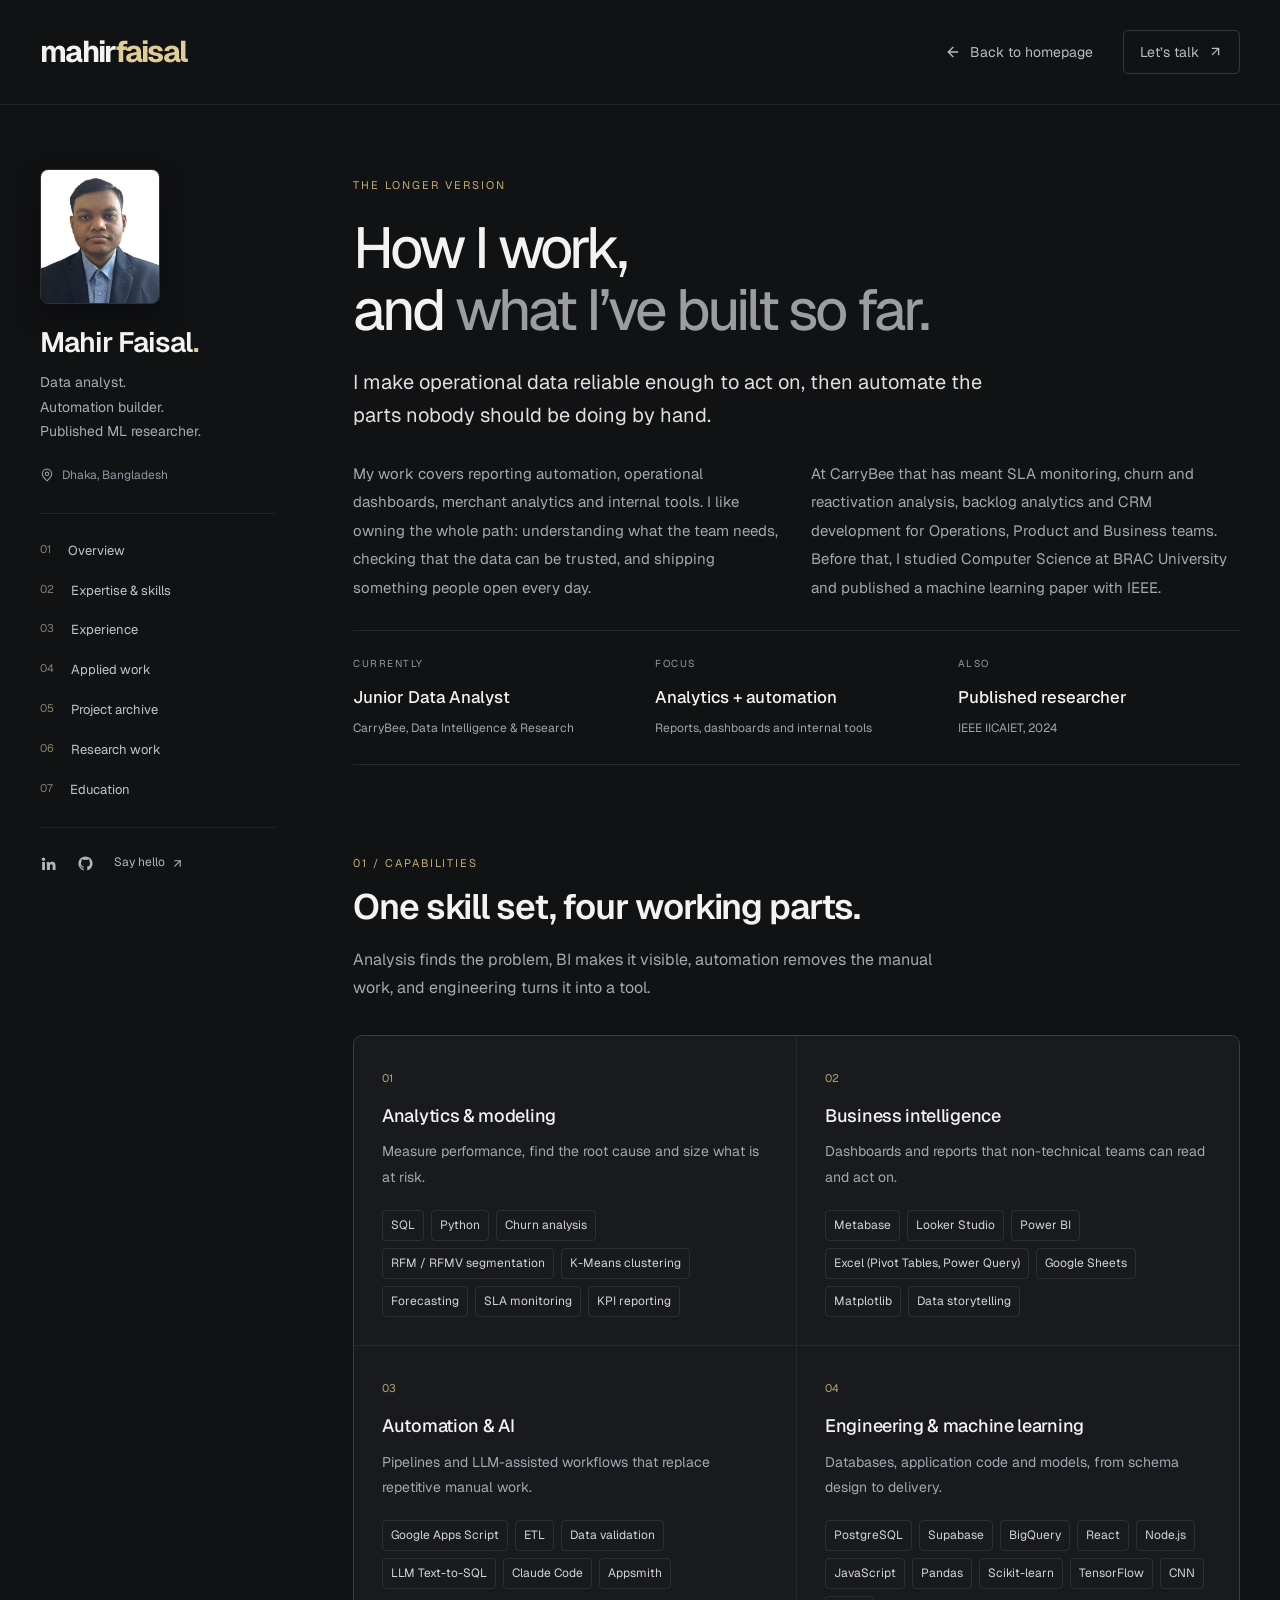
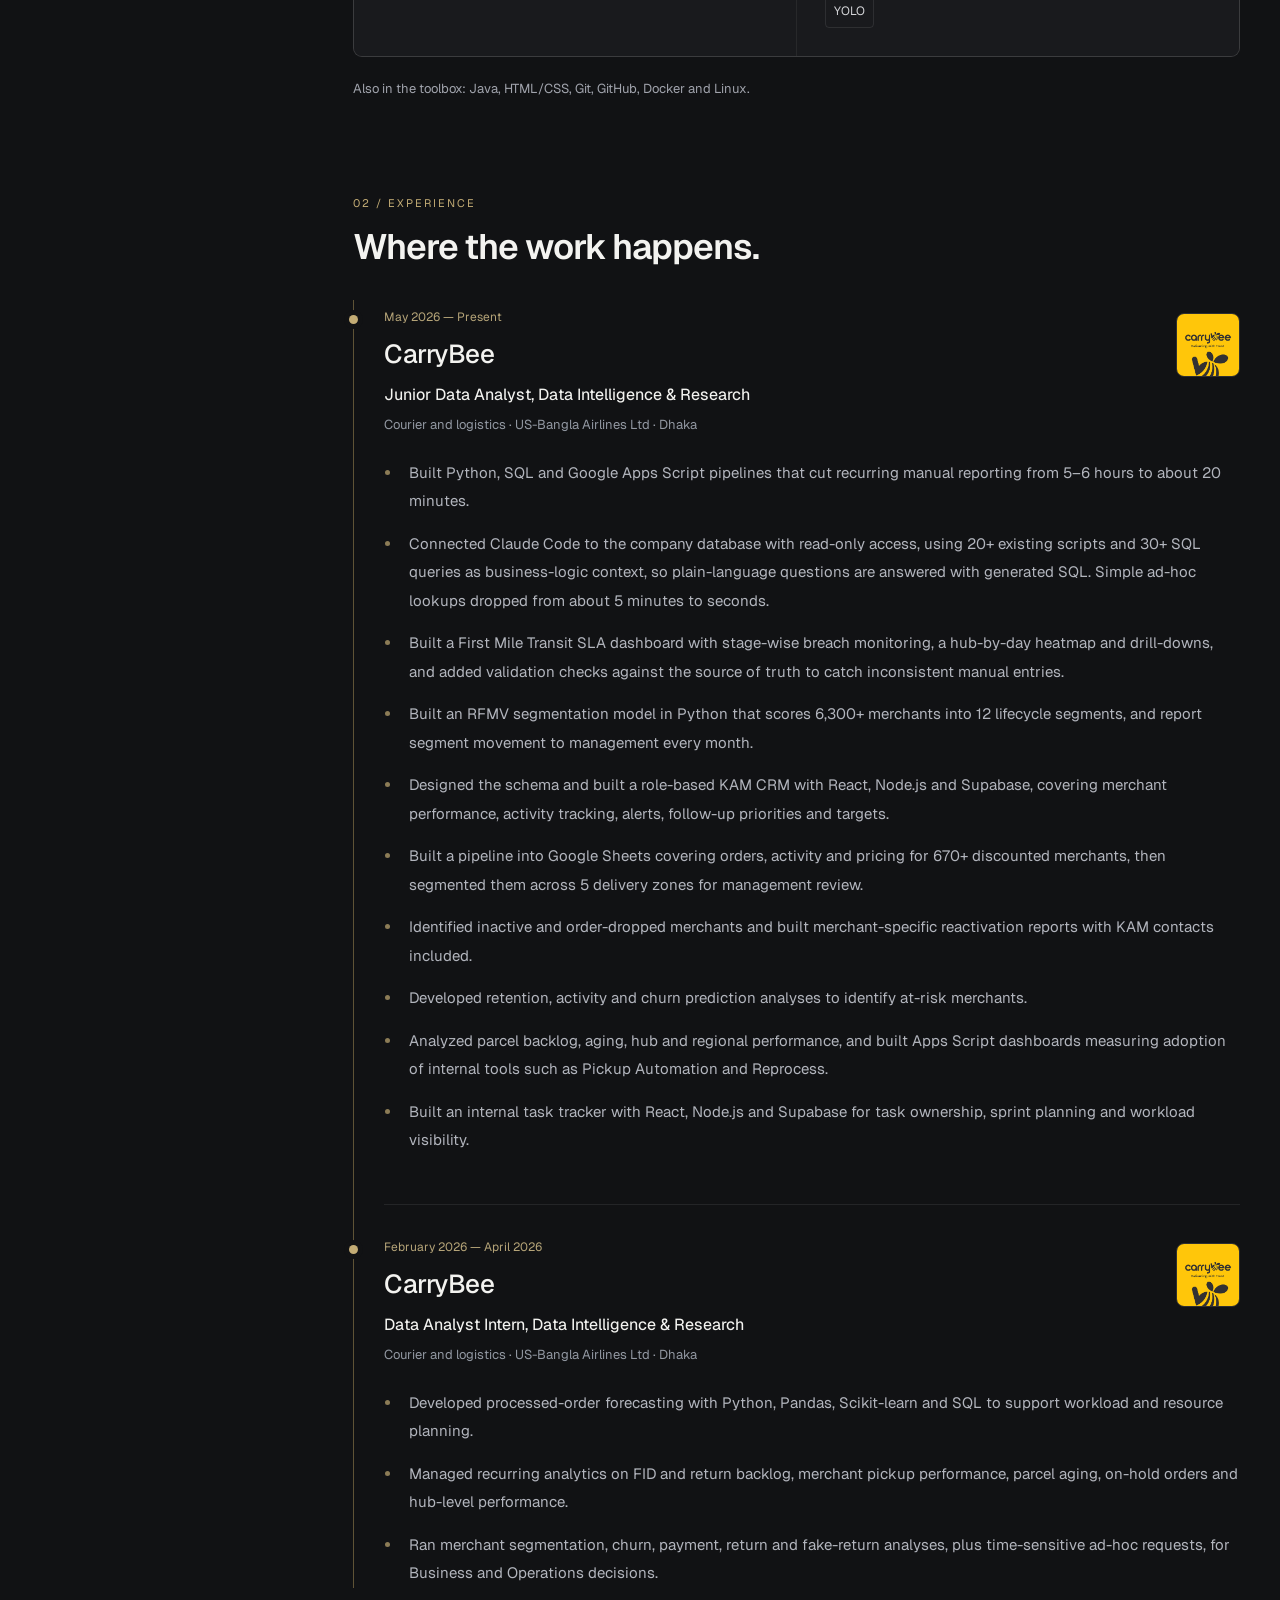
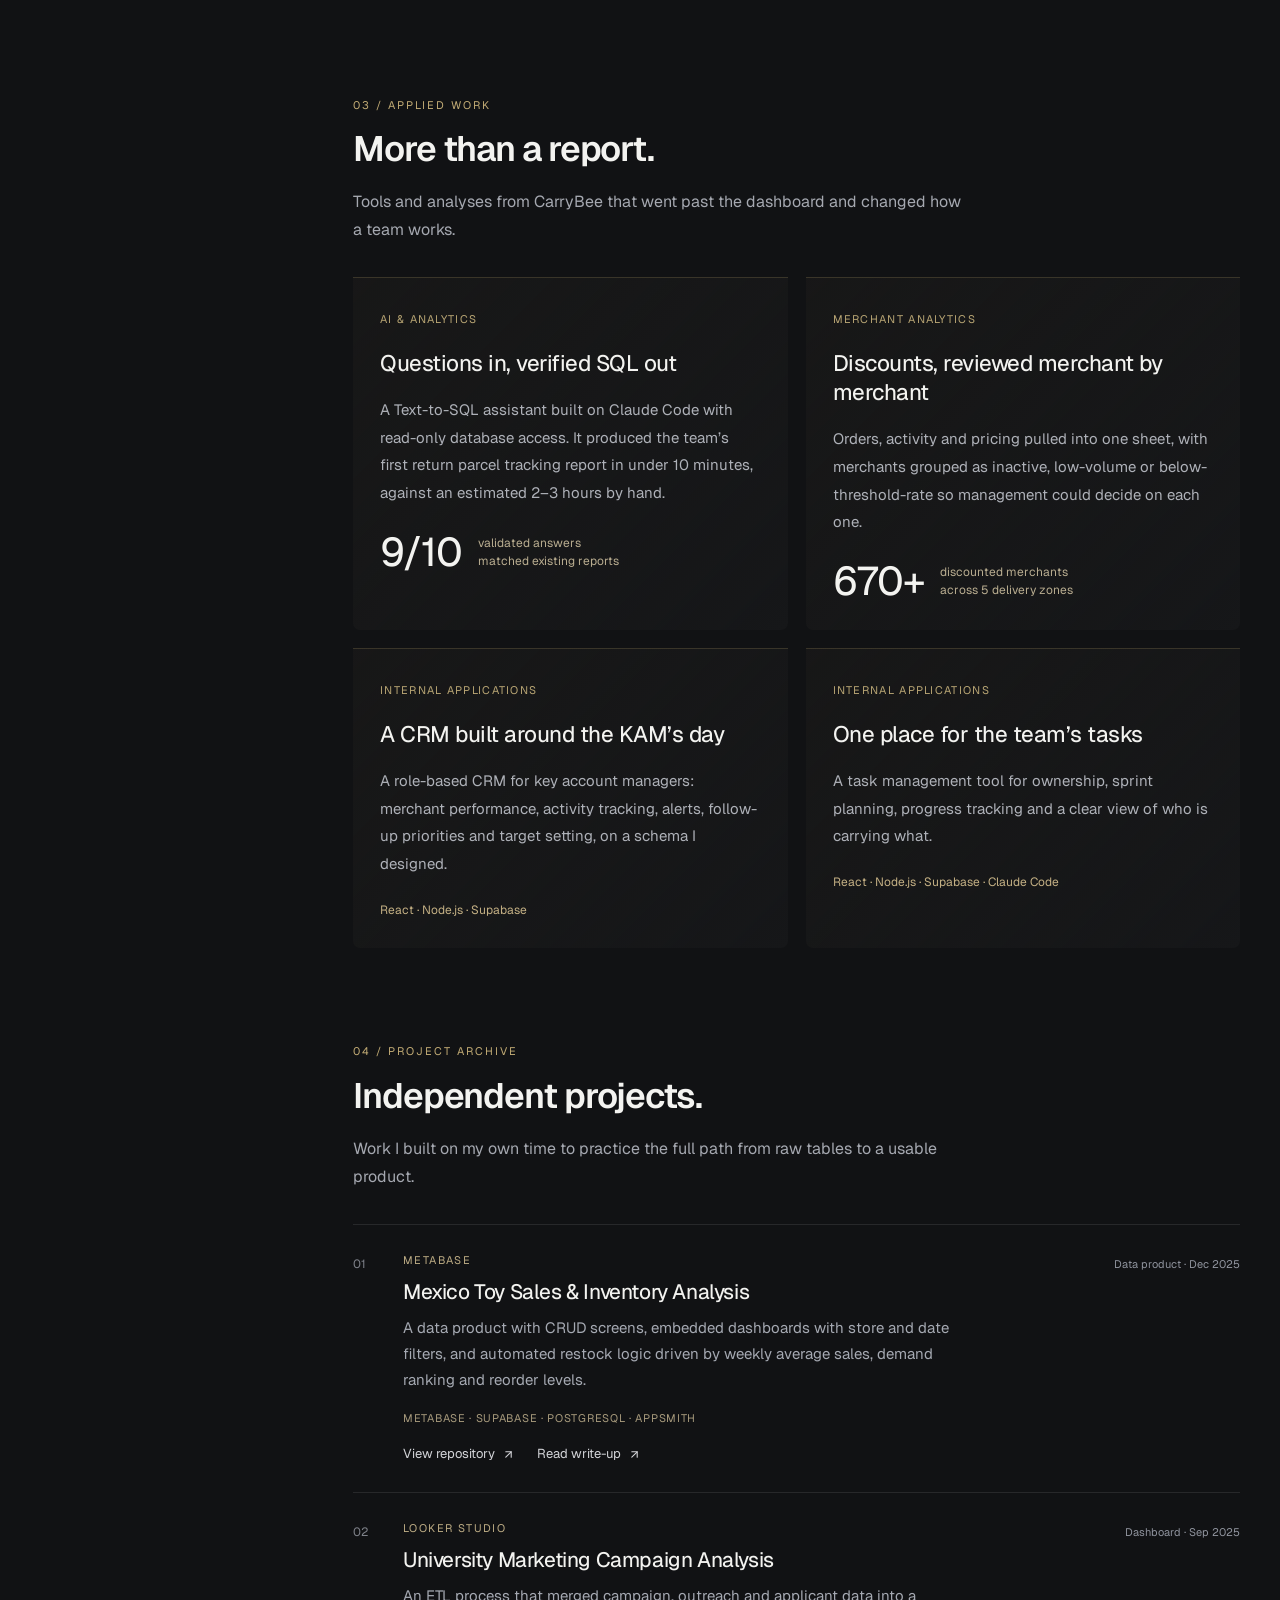
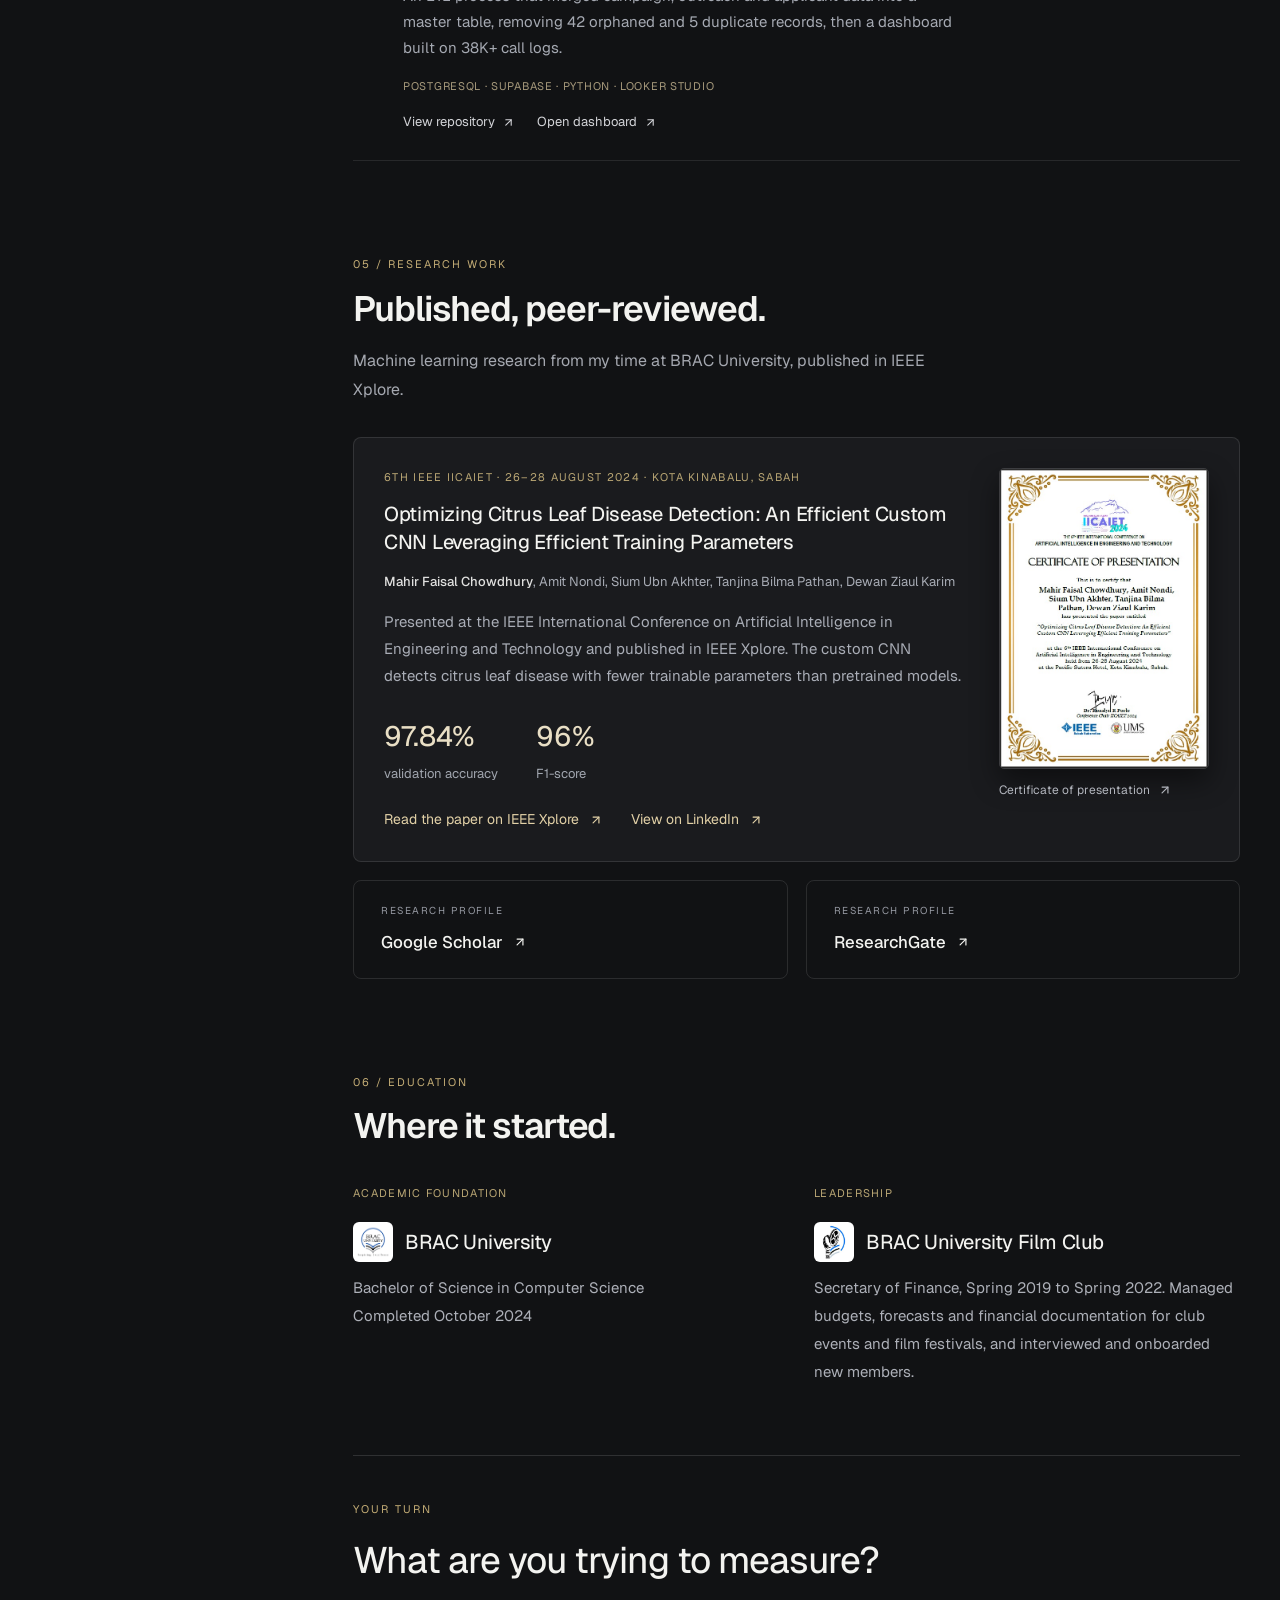
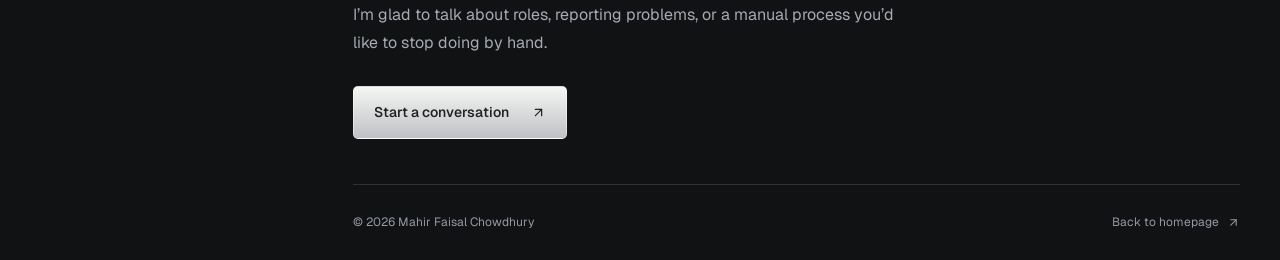
==== about.html @ 0037a1ba "Rebuild portfolio site with about page, research and gallery Co-Authored-By: Claude Opus 5.5 <norepl" ====
<!DOCTYPE html>
<html lang="en">
<head>
  <meta charset="utf-8">
  <meta name="viewport" content="width=device-width, initial-scale=1, viewport-fit=cover">
  <meta name="theme-color" content="#111214">
  <title>About | Mahir Faisal Chowdhury</title>
  <meta name="description" content="Background, skills, experience and projects of Mahir Faisal Chowdhury, a data analyst at CarryBee in Dhaka.">
  <link rel="icon" href="assets/favicon.svg">
  <link rel="preconnect" href="https://fonts.googleapis.com">
  <link rel="preconnect" href="https://fonts.gstatic.com" crossorigin>
  <link href="https://fonts.googleapis.com/css2?family=Geist:wght@300..700&display=swap" rel="stylesheet">
  <link rel="stylesheet" href="styles.css">
  <link rel="stylesheet" href="about.css">
</head>
<body>

<!-- Icon sprite -->
<svg xmlns="http://www.w3.org/2000/svg" width="0" height="0" style="position:absolute" aria-hidden="true">
  <symbol id="i-arrow" viewBox="0 0 24 24" fill="none" stroke="currentColor" stroke-width="2" stroke-linecap="round" stroke-linejoin="round"><path d="M7 7h10v10"/><path d="M7 17 17 7"/></symbol>
  <symbol id="i-back" viewBox="0 0 24 24" fill="none" stroke="currentColor" stroke-width="2" stroke-linecap="round" stroke-linejoin="round"><path d="M19 12H5"/><path d="m12 19-7-7 7-7"/></symbol>
  <symbol id="i-pin" viewBox="0 0 24 24" fill="none" stroke="currentColor" stroke-width="2" stroke-linecap="round" stroke-linejoin="round"><path d="M20 10c0 5-8 12-8 12s-8-7-8-12a8 8 0 0 1 16 0z"/><circle cx="12" cy="10" r="3"/></symbol>
  <symbol id="i-linkedin" viewBox="0 0 24 24" fill="currentColor"><path d="M4.98 3.5a2.5 2.5 0 1 1 0 5 2.5 2.5 0 0 1 0-5zM3 9.75h4v11.25H3zM9.5 9.75h3.8v1.6h.06c.53-.95 1.83-1.95 3.76-1.95 4.02 0 4.76 2.5 4.76 5.76V21h-4v-5.2c0-1.24-.02-2.83-1.8-2.83-1.8 0-2.08 1.34-2.08 2.74V21h-4z"/></symbol>
  <symbol id="i-github" viewBox="0 0 24 24" fill="currentColor"><path d="M12 2a10 10 0 0 0-3.16 19.49c.5.09.68-.22.68-.48v-1.7c-2.78.6-3.37-1.34-3.37-1.34-.46-1.16-1.11-1.47-1.11-1.47-.91-.62.07-.6.07-.6 1 .07 1.53 1.03 1.53 1.03.9 1.52 2.34 1.08 2.91.83.09-.65.35-1.09.63-1.34-2.22-.25-4.56-1.11-4.56-4.94 0-1.09.39-1.98 1.03-2.68-.1-.25-.45-1.27.1-2.64 0 0 .84-.27 2.75 1.02a9.5 9.5 0 0 1 5 0c1.91-1.29 2.75-1.02 2.75-1.02.55 1.37.2 2.39.1 2.64.64.7 1.03 1.59 1.03 2.68 0 3.84-2.34 4.68-4.57 4.93.36.31.68.92.68 1.85V21c0 .27.18.58.69.48A10 10 0 0 0 12 2z"/></symbol>
</svg>

<a class="skip-link" href="#profile-content">Skip to profile</a>

<header class="ap-header">
  <a href="index.html" class="wordmark" aria-label="Mahir Faisal homepage">mahir<span>faisal</span></a>
  <a href="index.html"><svg width="16" height="16" aria-hidden="true"><use href="#i-back"/></svg> Back to homepage</a>
  <a class="ap-contact-link" href="index.html#contact">Let’s talk <svg width="15" height="15" aria-hidden="true"><use href="#i-arrow"/></svg></a>
</header>

<div class="ap-layout">

  <aside class="ap-sidebar" aria-label="Profile and page navigation">
    <div class="ap-photo"><img src="assets/portrait.jpg" alt="Mahir Faisal Chowdhury" width="452" height="565"></div>
    <h2>Mahir Faisal<span>.</span></h2>
    <p>Data analyst. <br>Automation builder. <br>Published ML researcher.</p>
    <div class="ap-location"><svg width="14" height="14" aria-hidden="true"><use href="#i-pin"/></svg> Dhaka, Bangladesh</div>
    <nav aria-label="About page sections">
      <a href="#profile"><span>01</span>Overview</a>
      <a href="#expertise"><span>02</span>Expertise &amp; skills</a>
      <a href="#career"><span>03</span>Experience</a>
      <a href="#systems"><span>04</span>Applied work</a>
      <a href="#archive"><span>05</span>Project archive</a>
      <a href="#research"><span>06</span>Research work</a>
      <a href="#education"><span>07</span>Education</a>
    </nav>
    <div class="ap-socials">
      <a href="https://www.linkedin.com/in/mahirfaisalchowdhury/" target="_blank" rel="noopener" aria-label="Mahir on LinkedIn"><svg width="17" height="17" aria-hidden="true"><use href="#i-linkedin"/></svg></a>
      <a href="https://github.com/mahirtayeb1" target="_blank" rel="noopener" aria-label="Mahir on GitHub"><svg width="17" height="17" aria-hidden="true"><use href="#i-github"/></svg></a>
      <a href="mailto:mahirrfaisal07@gmail.com">Say hello <svg width="13" height="13" aria-hidden="true"><use href="#i-arrow"/></svg></a>
    </div>
  </aside>

  <main id="profile-content" class="ap-main">

    <!-- Overview -->
    <section id="profile" class="ap-intro">
      <div class="ap-kicker">THE LONGER VERSION</div>
      <h1>How I work,<br>and <span>what I’ve built so far.</span></h1>
      <p class="ap-lead">I make operational data reliable enough to act on, then automate the parts nobody should be doing by hand.</p>
      <div class="ap-biography">
        <p>My work covers reporting automation, operational dashboards, merchant analytics and internal tools. I like owning the whole path: understanding what the team needs, checking that the data can be trusted, and shipping something people open every day.</p>
        <p>At CarryBee that has meant SLA monitoring, churn and reactivation analysis, backlog analytics and CRM development for Operations, Product and Business teams. Before that, I studied Computer Science at BRAC University and published a machine learning paper with IEEE.</p>
      </div>
      <div class="ap-facts">
        <div><span>CURRENTLY</span><strong>Junior Data Analyst</strong><p>CarryBee, Data Intelligence &amp; Research</p></div>
        <div><span>FOCUS</span><strong>Analytics + automation</strong><p>Reports, dashboards and internal tools</p></div>
        <div><span>ALSO</span><strong>Published researcher</strong><p>IEEE IICAIET, 2024</p></div>
      </div>
    </section>

    <!-- Capabilities -->
    <section id="expertise" class="ap-section">
      <div class="ap-section-title">
        <span>01 / CAPABILITIES</span>
        <h2>One skill set, four working parts.</h2>
        <p>Analysis finds the problem, BI makes it visible, automation removes the manual work, and engineering turns it into a tool.</p>
      </div>
      <div class="ap-skill-grid">
        <article class="ap-skill">
          <span class="ap-index">01</span>
          <h3>Analytics &amp; modeling</h3>
          <p>Measure performance, find the root cause and size what is at risk.</p>
          <ul><li>SQL</li><li>Python</li><li>Churn analysis</li><li>RFM / RFMV segmentation</li><li>K-Means clustering</li><li>Forecasting</li><li>SLA monitoring</li><li>KPI reporting</li></ul>
        </article>
        <article class="ap-skill">
          <span class="ap-index">02</span>
          <h3>Business intelligence</h3>
          <p>Dashboards and reports that non-technical teams can read and act on.</p>
          <ul><li>Metabase</li><li>Looker Studio</li><li>Power BI</li><li>Excel (Pivot Tables, Power Query)</li><li>Google Sheets</li><li>Matplotlib</li><li>Data storytelling</li></ul>
        </article>
        <article class="ap-skill">
          <span class="ap-index">03</span>
          <h3>Automation &amp; AI</h3>
          <p>Pipelines and LLM-assisted workflows that replace repetitive manual work.</p>
          <ul><li>Google Apps Script</li><li>ETL</li><li>Data validation</li><li>LLM Text-to-SQL</li><li>Claude Code</li><li>Appsmith</li></ul>
        </article>
        <article class="ap-skill">
          <span class="ap-index">04</span>
          <h3>Engineering &amp; machine learning</h3>
          <p>Databases, application code and models, from schema design to delivery.</p>
          <ul><li>PostgreSQL</li><li>Supabase</li><li>BigQuery</li><li>React</li><li>Node.js</li><li>JavaScript</li><li>Pandas</li><li>Scikit-learn</li><li>TensorFlow</li><li>CNN</li><li>YOLO</li></ul>
        </article>
      </div>
      <p class="ap-skill-note">Also in the toolbox: Java, HTML/CSS, Git, GitHub, Docker and Linux.</p>
    </section>

    <!-- Experience -->
    <section id="career" class="ap-section">
      <div class="ap-section-title">
        <span>02 / EXPERIENCE</span>
        <h2>Where the work happens.</h2>
      </div>
      <div class="ap-career">
        <article class="ap-role">
          <div class="ap-role-top">
            <div>
              <p class="ap-dates">May 2026 — Present</p>
              <h3>CarryBee</h3>
            </div>
            <img class="ap-brand-logo" src="assets/logo-carrybee.png" alt="" width="64" height="64">
          </div>
          <h4>Junior Data Analyst, Data Intelligence &amp; Research</h4>
          <p class="ap-context">Courier and logistics · US-Bangla Airlines Ltd · Dhaka</p>
          <ul>
            <li>Built Python, SQL and Google Apps Script pipelines that cut recurring manual reporting from 5–6 hours to about 20 minutes.</li>
            <li>Connected Claude Code to the company database with read-only access, using 20+ existing scripts and 30+ SQL queries as business-logic context, so plain-language questions are answered with generated SQL. Simple ad-hoc lookups dropped from about 5 minutes to seconds.</li>
            <li>Built a First Mile Transit SLA dashboard with stage-wise breach monitoring, a hub-by-day heatmap and drill-downs, and added validation checks against the source of truth to catch inconsistent manual entries.</li>
            <li>Built an RFMV segmentation model in Python that scores 6,300+ merchants into 12 lifecycle segments, and report segment movement to management every month.</li>
            <li>Designed the schema and built a role-based KAM CRM with React, Node.js and Supabase, covering merchant performance, activity tracking, alerts, follow-up priorities and targets.</li>
            <li>Built a pipeline into Google Sheets covering orders, activity and pricing for 670+ discounted merchants, then segmented them across 5 delivery zones for management review.</li>
            <li>Identified inactive and order-dropped merchants and built merchant-specific reactivation reports with KAM contacts included.</li>
            <li>Developed retention, activity and churn prediction analyses to identify at-risk merchants.</li>
            <li>Analyzed parcel backlog, aging, hub and regional performance, and built Apps Script dashboards measuring adoption of internal tools such as Pickup Automation and Reprocess.</li>
            <li>Built an internal task tracker with React, Node.js and Supabase for task ownership, sprint planning and workload visibility.</li>
          </ul>
        </article>

        <article class="ap-role">
          <div class="ap-role-top">
            <div>
              <p class="ap-dates">February 2026 — April 2026</p>
              <h3>CarryBee</h3>
            </div>
            <img class="ap-brand-logo" src="assets/logo-carrybee.png" alt="" width="64" height="64">
          </div>
          <h4>Data Analyst Intern, Data Intelligence &amp; Research</h4>
          <p class="ap-context">Courier and logistics · US-Bangla Airlines Ltd · Dhaka</p>
          <ul>
            <li>Developed processed-order forecasting with Python, Pandas, Scikit-learn and SQL to support workload and resource planning.</li>
            <li>Managed recurring analytics on FID and return backlog, merchant pickup performance, parcel aging, on-hold orders and hub-level performance.</li>
            <li>Ran merchant segmentation, churn, payment, return and fake-return analyses, plus time-sensitive ad-hoc requests, for Business and Operations decisions.</li>
          </ul>
        </article>
      </div>
    </section>

    <!-- Applied work -->
    <section id="systems" class="ap-section">
      <div class="ap-section-title">
        <span>03 / APPLIED WORK</span>
        <h2>More than a report.</h2>
        <p>Tools and analyses from CarryBee that went past the dashboard and changed how a team works.</p>
      </div>
      <div class="ap-systems">
        <article>
          <span>AI &amp; ANALYTICS</span>
          <h3>Questions in, verified SQL out</h3>
          <p>A Text-to-SQL assistant built on Claude Code with read-only database access. It produced the team’s first return parcel tracking report in under 10 minutes, against an estimated 2–3 hours by hand.</p>
          <div class="ap-outcome"><strong>9/10</strong><span>validated answers matched existing reports</span></div>
        </article>
        <article>
          <span>MERCHANT ANALYTICS</span>
          <h3>Discounts, reviewed merchant by merchant</h3>
          <p>Orders, activity and pricing pulled into one sheet, with merchants grouped as inactive, low-volume or below-threshold-rate so management could decide on each one.</p>
          <div class="ap-outcome"><strong>670+</strong><span>discounted merchants across 5 delivery zones</span></div>
        </article>
        <article>
          <span>INTERNAL APPLICATIONS</span>
          <h3>A CRM built around the KAM’s day</h3>
          <p>A role-based CRM for key account managers: merchant performance, activity tracking, alerts, follow-up priorities and target setting, on a schema I designed.</p>
          <div class="ap-system-tags">React · Node.js · Supabase</div>
        </article>
        <article>
          <span>INTERNAL APPLICATIONS</span>
          <h3>One place for the team’s tasks</h3>
          <p>A task management tool for ownership, sprint planning, progress tracking and a clear view of who is carrying what.</p>
          <div class="ap-system-tags">React · Node.js · Supabase · Claude Code</div>
        </article>
      </div>
    </section>

    <!-- Project archive -->
    <section id="archive" class="ap-section">
      <div class="ap-section-title">
        <span>04 / PROJECT ARCHIVE</span>
        <h2>Independent projects.</h2>
        <p>Work I built on my own time to practice the full path from raw tables to a usable product.</p>
      </div>
      <div class="ap-archive">
        <article class="ap-archive-row">
          <div class="ap-archive-number">01</div>
          <div>
            <div class="ap-archive-category">Metabase</div>
            <h3>Mexico Toy Sales &amp; Inventory Analysis</h3>
            <p>A data product with CRUD screens, embedded dashboards with store and date filters, and automated restock logic driven by weekly average sales, demand ranking and reorder levels.</p>
            <div class="ap-archive-tools">METABASE · SUPABASE · POSTGRESQL · APPSMITH</div>
            <div class="ap-archive-links">
              <a href="https://github.com/Mahirtayeb1/Mexico_Toy_Sales_-_Inventory_Analysis" target="_blank" rel="noopener">View repository <svg width="13" height="13" aria-hidden="true"><use href="#i-arrow"/></svg></a>
              <a href="https://www.linkedin.com/posts/mahirfaisalchowdhury_dataanalysis-retailanalytics-inventorymanagement-ugcPost-7400956766244474880-JIIP" target="_blank" rel="noopener">Read write-up <svg width="13" height="13" aria-hidden="true"><use href="#i-arrow"/></svg></a>
            </div>
          </div>
          <span class="ap-project-type">Data product · Dec 2025</span>
        </article>
        <article class="ap-archive-row">
          <div class="ap-archive-number">02</div>
          <div>
            <div class="ap-archive-category">Looker Studio</div>
            <h3>University Marketing Campaign Analysis</h3>
            <p>An ETL process that merged campaign, outreach and applicant data into a master table, removing 42 orphaned and 5 duplicate records, then a dashboard built on 38K+ call logs.</p>
            <div class="ap-archive-tools">POSTGRESQL · SUPABASE · PYTHON · LOOKER STUDIO</div>
            <div class="ap-archive-links">
              <a href="https://github.com/Mahirtayeb1/University-Marketing-Campaign-Data-Analysis-Visualization" target="_blank" rel="noopener">View repository <svg width="13" height="13" aria-hidden="true"><use href="#i-arrow"/></svg></a>
              <a href="https://lookerstudio.google.com/reporting/f5642989-5e19-4dae-9051-82b5f3a14634" target="_blank" rel="noopener">Open dashboard <svg width="13" height="13" aria-hidden="true"><use href="#i-arrow"/></svg></a>
            </div>
          </div>
          <span class="ap-project-type">Dashboard · Sep 2025</span>
        </article>
      </div>
    </section>

    <!-- Research work -->
    <section id="research" class="ap-section">
      <div class="ap-section-title">
        <span>05 / RESEARCH WORK</span>
        <h2>Published, peer-reviewed.</h2>
        <p>Machine learning research from my time at BRAC University, published in IEEE Xplore.</p>
      </div>
      <div class="ap-research">
        <div class="ap-research-body">
          <span class="ap-research-venue">6TH IEEE IICAIET · 26–28 AUGUST 2024 · KOTA KINABALU, SABAH</span>
          <h3>Optimizing Citrus Leaf Disease Detection: An Efficient Custom CNN Leveraging Efficient Training Parameters</h3>
          <p class="ap-authors"><strong>Mahir Faisal Chowdhury</strong>, Amit Nondi, Sium Ubn Akhter, Tanjina Bilma Pathan, Dewan Ziaul Karim</p>
          <p>Presented at the IEEE International Conference on Artificial Intelligence in Engineering and Technology and published in IEEE Xplore. The custom CNN detects citrus leaf disease with fewer trainable parameters than pretrained models.</p>
          <div class="ap-research-stats">
            <span><strong>97.84%</strong> validation accuracy</span>
            <span><strong>96%</strong> F1-score</span>
          </div>
          <div class="ap-research-links">
            <a href="https://ieeexplore.ieee.org/document/10730688" target="_blank" rel="noopener">Read the paper on IEEE Xplore <svg width="14" height="14" aria-hidden="true"><use href="#i-arrow"/></svg></a>
            <a href="https://www.linkedin.com/in/mahirfaisalchowdhury/overlay/1755432327645/single-media-viewer/?profileId=ACoAADDqTswBDnCweYL3mxvcnP-HuTmh0OAoa6s" target="_blank" rel="noopener">View on LinkedIn <svg width="14" height="14" aria-hidden="true"><use href="#i-arrow"/></svg></a>
          </div>
        </div>
        <a class="ap-certificate" href="assets/ieee-certificate.jpg" target="_blank" rel="noopener">
          <img src="assets/ieee-certificate.jpg" alt="Certificate of Presentation from the 6th IEEE IICAIET 2024 conference" loading="lazy" width="521" height="749">
          <span>Certificate of presentation <svg width="14" height="14" aria-hidden="true"><use href="#i-arrow"/></svg></span>
        </a>
      </div>
      <div class="ap-profiles">
        <a href="https://scholar.google.com/citations?user=TIi7trsAAAAJ&amp;hl=en" target="_blank" rel="noopener"><span>RESEARCH PROFILE</span><strong>Google Scholar <svg width="14" height="14" aria-hidden="true"><use href="#i-arrow"/></svg></strong></a>
        <a href="https://www.researchgate.net/profile/Mahir-Chowdhury-6" target="_blank" rel="noopener"><span>RESEARCH PROFILE</span><strong>ResearchGate <svg width="14" height="14" aria-hidden="true"><use href="#i-arrow"/></svg></strong></a>
      </div>
    </section>

    <!-- Education -->
    <section id="education" class="ap-section">
      <div class="ap-section-title">
        <span>06 / EDUCATION</span>
        <h2>Where it started.</h2>
      </div>
      <div class="ap-education">
        <article>
          <span>ACADEMIC FOUNDATION</span>
          <h3><img class="ap-edu-logo" src="assets/logo-brac.png" alt="" width="40" height="40">BRAC University</h3>
          <p>Bachelor of Science in Computer Science<br>Completed October 2024</p>
        </article>
        <article>
          <span>LEADERSHIP</span>
          <h3><img class="ap-edu-logo" src="assets/logo-bufc.jpg" alt="" width="40" height="40">BRAC University Film Club</h3>
          <p>Secretary of Finance, Spring 2019 to Spring 2022. Managed budgets, forecasts and financial documentation for club events and film festivals, and interviewed and onboarded new members.</p>
        </article>
      </div>
    </section>

    <section class="ap-closing">
      <span>YOUR TURN</span>
      <h2>What are you trying to measure?</h2>
      <p>I’m glad to talk about roles, reporting problems, or a manual process you’d like to stop doing by hand.</p>
      <a href="index.html#contact">Start a conversation <svg width="15" height="15" aria-hidden="true"><use href="#i-arrow"/></svg></a>
    </section>

    <footer class="ap-footer">
      <span>© <span id="year">2026</span> Mahir Faisal Chowdhury</span>
      <a href="index.html">Back to homepage <svg width="13" height="13" aria-hidden="true"><use href="#i-arrow"/></svg></a>
    </footer>
  </main>
</div>

<script src="script.js"></script>
</body>
</html>
---- styles.css ----
:root {
  --bg: #111214;
  --bg-raised: #191a1c;
  --bg-card: #232427;
  --fg: #f3f3f0;
  --fg-soft: #b9b9ba;
  --fg-muted: #a0a2a9;
  --gold: #e0c278;
  --gold-soft: #dfcc97;
  --line: #ffffff15;
  --line-strong: #3c3d41;
  --radius: 11px;
  --font: Geist, "Segoe UI", Arial, sans-serif;
}

*, *::before, *::after { box-sizing: border-box; }

html { scroll-behavior: smooth; -webkit-text-size-adjust: 100%; }

body {
  margin: 0;
  background: var(--bg);
  color: var(--fg);
  font-family: var(--font);
  font-size: 1rem;
  line-height: 1.6;
  -webkit-font-smoothing: antialiased;
  overflow-x: hidden;
}

h1, h2, h3, p, ul, ol, dl, dd, figure, fieldset { margin: 0; padding: 0; }
ul, ol { list-style: none; }
fieldset { border: 0; min-width: 0; }
a { color: inherit; text-decoration: none; }
svg { flex-shrink: 0; }
:focus-visible { outline: 2px solid var(--gold); outline-offset: 3px; border-radius: 4px; }

.skip-link {
  position: absolute; left: 16px; top: -60px; z-index: 10;
  background: var(--fg); color: var(--bg);
  padding: 10px 16px; border-radius: 6px; font-weight: 600;
}
.skip-link:focus { top: 16px; }

.wrap { max-width: 1240px; margin: 0 auto; padding-left: 40px; padding-right: 40px; }
.soft { color: var(--fg-soft); }

/* Header */
.header {
  display: flex; justify-content: space-between; align-items: center;
  max-width: 1320px; height: 100px; margin: auto; padding: 0 40px;
}
.wordmark { font-size: 1.875rem; font-weight: 700; letter-spacing: -1.7px; }
.wordmark span { color: var(--gold-soft); }
.wordmark.small { font-size: 1.25rem; letter-spacing: -1px; }

.desktop-nav { display: flex; align-items: center; gap: 32px; font-size: .9rem; color: #d7d8dc; }
.desktop-nav a { transition: color .2s; }
.desktop-nav a:hover { color: #fff; }
.nav-contact {
  display: inline-flex; align-items: center; gap: 10px;
  padding: 10px 18px; border: 1px solid var(--line-strong); border-radius: 6px;
  transition: border-color .2s, background .2s;
}
.nav-contact:hover { border-color: var(--gold); background: #ffffff08; }

.mobile-menu { display: none; position: relative; }
.mobile-menu summary {
  display: flex; align-items: center; gap: 8px; cursor: pointer; list-style: none;
  padding: 9px 14px; border: 1px solid var(--line-strong); border-radius: 6px; font-size: .875rem;
}
.mobile-menu summary::-webkit-details-marker { display: none; }
.mobile-menu nav {
  position: absolute; right: 0; top: calc(100% + 10px); z-index: 5;
  display: grid; gap: 4px; min-width: 210px; padding: 10px;
  background: var(--bg-raised); border: 1px solid var(--line-strong); border-radius: var(--radius);
  box-shadow: 0 18px 40px #0008;
}
.mobile-menu nav a { display: flex; align-items: center; gap: 8px; padding: 11px 12px; border-radius: 6px; }
.mobile-menu nav a:hover { background: #ffffff0a; }

/* Shared type */
.eyebrow {
  display: flex; align-items: center; gap: 12px;
  margin-bottom: 25px; color: #c5c5c4;
  font-size: .75rem; font-weight: 500; letter-spacing: 1.8px; line-height: 1.7;
}
.gold-line { display: inline-block; width: 24px; height: 1px; background: var(--gold); }

h1 { font-size: clamp(2.6rem, 5vw, 4.4rem); font-weight: 500; line-height: 1.02; letter-spacing: -.045em; }
h2 { font-size: clamp(2rem, 4.2vw, 3.5rem); font-weight: 500; line-height: 1.08; letter-spacing: -.04em; }
h3 { font-size: 1.5rem; font-weight: 500; line-height: 1.2; letter-spacing: -.02em; }

/* Buttons and links */
.silver-button {
  display: inline-flex; align-items: center; justify-content: center; gap: 18px;
  min-height: 48px; padding: 0 23px;
  color: #1d1d1f; background: linear-gradient(#fafaf8, #c6c7c9);
  border: 1px solid #fff8; border-radius: 6px;
  font: 600 .875rem var(--font); cursor: pointer;
  box-shadow: 0 2px 2px #0006, inset 0 1px #fff;
  transition: transform .2s, filter .2s;
}
.silver-button:hover { transform: translateY(-1px); filter: brightness(1.06); }

.text-link {
  display: inline-flex; align-items: center; gap: 8px;
  font-size: .9rem; font-weight: 500;
  border-bottom: 1px solid var(--line-strong); padding-bottom: 4px;
  transition: border-color .2s, color .2s;
}
.text-link:hover { border-color: var(--gold); color: var(--gold-soft); }

.ghost-button {
  display: inline-flex; align-items: center; gap: 8px;
  padding: 9px 15px; font-size: .85rem; font-weight: 500;
  border: 1px solid var(--line-strong); border-radius: 6px;
  transition: border-color .2s, background .2s;
}
.ghost-button:hover { border-color: var(--gold); background: #ffffff08; }

/* Hero */
.hero {
  display: grid; grid-template-columns: 1.15fr 1fr; align-items: center; gap: 30px;
  min-height: 675px; padding-top: 42px; padding-bottom: 90px;
}
.intro { max-width: 520px; margin-top: 28px; color: var(--fg-muted); font-size: 1.125rem; line-height: 1.6; }
.hero-actions { display: flex; flex-wrap: wrap; align-items: center; gap: 28px; margin-top: 38px; }
.hero-location {
  display: flex; flex-wrap: wrap; gap: 8px 32px; margin-top: 52px;
  color: #999aa1; font-size: .7rem; letter-spacing: 1.6px;
}
.hero-network { display: flex; flex-wrap: wrap; align-items: center; gap: 10px; margin-top: 22px; }
.hero-resume, .icon-link {
  display: inline-flex; align-items: center; justify-content: center; gap: 9px;
  height: 42px; border: 1px solid var(--line-strong); border-radius: 6px;
  color: #d7d8dc; font-size: .85rem; font-weight: 500;
  transition: border-color .2s, color .2s, background .2s;
}
.hero-resume { padding: 0 16px; }
.icon-link { width: 42px; }
.hero-resume:hover, .icon-link:hover { border-color: var(--gold); color: #fff; background: #ffffff08; }

.portrait { justify-self: end; width: min(100%, 440px); }
.portrait-frame {
  position: relative; aspect-ratio: 4 / 5; overflow: hidden;
  display: grid; place-items: center;
  background:
    radial-gradient(120% 80% at 70% 0%, #e0c27822, transparent 60%),
    linear-gradient(155deg, #2a2b2f, #17181a 70%);
  border: 1px solid var(--line); border-radius: var(--radius);
  box-shadow: 0 30px 60px #0006, inset 0 1px #ffffff0a;
}
.monogram {
  font-size: clamp(4rem, 9vw, 7rem); font-weight: 300; letter-spacing: -.06em;
  color: transparent; background: linear-gradient(#fff, #6d6e72);
  -webkit-background-clip: text; background-clip: text;
}
.portrait-frame img { position: absolute; inset: 0; width: 100%; height: 100%; object-fit: cover; }
.portrait figcaption {
  display: flex; justify-content: space-between; gap: 12px; margin-top: 14px;
  color: #999aa1; font-size: .7rem; letter-spacing: 1.6px;
}

/* Intro band */
.credibility { padding-top: 70px; padding-bottom: 40px; border-top: 1px solid var(--line); }
.credibility-head { display: flex; flex-wrap: wrap; justify-content: space-between; align-items: flex-end; gap: 28px; margin-bottom: 56px; }
.strip {
  display: grid; grid-template-columns: 190px 1fr; align-items: center; gap: 24px;
  padding: 26px 0; border-top: 1px solid var(--line);
}
.strip-label { color: #999aa1; font-size: .7rem; letter-spacing: 1.6px; }
.strip ul { display: flex; flex-wrap: wrap; gap: 14px 46px; }
.strip li { display: flex; align-items: center; gap: 14px; color: #d2d3d8; font-size: 1.25rem; font-weight: 500; letter-spacing: -.02em; }
.strip-logo, .timeline-logo { flex-shrink: 0; object-fit: cover; border-radius: 8px; border: 1px solid var(--line); }
.strip-logo { width: 44px; height: 44px; }
.timeline-logo { width: 30px; height: 30px; border-radius: 6px; }
.on-white { background: #fff; object-fit: contain; padding: 2px; }

/* Sections */
.section { padding-top: 115px; }
.section-head { max-width: 760px; margin-bottom: 56px; }
.section-sub { margin-top: 20px; color: var(--fg-muted); font-size: 1.0625rem; }

/* Projects */
.projects { display: grid; gap: 18px; }
.project {
  display: grid; grid-template-columns: 1.55fr 1fr; gap: 48px; align-items: end;
  padding: 33px 36px 37px;
  background: linear-gradient(115deg, var(--bg-card), var(--bg-raised) 65%);
  border: 1px solid var(--line); border-radius: var(--radius);
  box-shadow: 0 8px 25px #0002, inset 0 1px #ffffff05;
  transition: border-color .3s, transform .3s;
}
.project:hover { border-color: #e0c27855; transform: translateY(-2px); }
.project-kicker { margin-bottom: 18px; color: var(--gold-soft); font-size: .7rem; font-weight: 500; letter-spacing: 1.6px; }
.project h3 { max-width: 560px; font-size: clamp(1.5rem, 2.4vw, 2rem); }
.project-body > p:not(.project-kicker) { max-width: 600px; margin-top: 16px; color: var(--fg-muted); }
.tags { display: flex; flex-wrap: wrap; gap: 8px; margin-top: 24px; }
.tags li {
  padding: 5px 12px; border: 1px solid var(--line-strong); border-radius: 999px;
  color: #c7c8cd; font-size: .78rem;
}
.project-links { display: flex; flex-wrap: wrap; gap: 10px; margin-top: 24px; }
.project-stat { padding-left: 36px; border-left: 1px solid var(--line); }

.metric {
  font-size: 4.5rem; font-weight: 400; line-height: 1; letter-spacing: -4px;
  color: transparent; background: linear-gradient(#fff, #a5a6a9);
  -webkit-background-clip: text; background-clip: text;
  font-variant-numeric: tabular-nums; white-space: nowrap;
}
.metric-suffix { font-size: .55em; letter-spacing: -1px; }
.metric-caption { margin-top: 14px; color: var(--fg-muted); font-size: .9rem; line-height: 1.5; }

/* Expertise */
.expertise { display: grid; grid-template-columns: repeat(3, 1fr); gap: 18px; }
.expertise-card {
  display: flex; flex-direction: column; padding: 30px;
  background: var(--bg-raised); border: 1px solid var(--line); border-radius: var(--radius);
}
.expertise-num { color: var(--gold-soft); font-size: .75rem; letter-spacing: 1.6px; }
.expertise-card h3 { margin-top: 46px; }
.expertise-card p { margin-top: 12px; color: var(--fg-muted); }
.expertise-card .expertise-tools {
  margin-top: auto; padding-top: 26px; color: #d2d3d8; font-size: .82rem; line-height: 1.7;
}

.toolbox { margin-top: 46px; border-bottom: 1px solid var(--line); }
.toolbox > div {
  display: grid; grid-template-columns: 240px 1fr; gap: 24px;
  padding: 18px 0; border-top: 1px solid var(--line);
}
.toolbox dt { color: #999aa1; font-size: .75rem; letter-spacing: 1.4px; text-transform: uppercase; padding-top: 3px; }
.toolbox dd { color: #d2d3d8; }

/* About */
.about { display: grid; grid-template-columns: 1.1fr 1fr; gap: 90px; align-items: start; }
.about-intro > p:not(.eyebrow) { margin-top: 22px; color: var(--fg-muted); font-size: 1.0625rem; }
.about-actions { display: flex; flex-wrap: wrap; align-items: center; gap: 10px; margin-top: 30px; }
.about-actions .text-link { margin-left: 12px; }

.timeline { border-left: 1px solid var(--line-strong); padding-top: 6px; }
.timeline li { position: relative; padding: 0 0 38px 30px; }
.timeline li:last-child { padding-bottom: 0; }
.timeline li::before {
  content: ""; position: absolute; left: -4px; top: 7px;
  width: 7px; height: 7px; border-radius: 50%; background: var(--gold);
}
.timeline-date { color: #999aa1; font-size: .7rem; letter-spacing: 1.6px; }
.timeline h3 { display: flex; align-items: center; gap: 12px; margin-top: 8px; }
.timeline-role { margin-top: 4px; color: #d2d3d8; }
.timeline-note { margin-top: 4px; color: var(--fg-muted); font-size: .9rem; }

/* Publication band */
.publication {
  display: grid; grid-template-columns: 1.3fr 1fr; gap: 70px; align-items: center;
  margin-top: 115px; padding-top: 58px; padding-bottom: 58px;
  background: linear-gradient(115deg, var(--bg-card), var(--bg-raised) 65%);
  border: 1px solid var(--line); border-radius: var(--radius);
}
.publication { scroll-margin-top: 30px; }
.publication > div:first-child > p:not(.eyebrow):not(.research-profiles) { max-width: 580px; margin: 20px 0 26px; color: var(--fg-muted); }
.research-links { display: flex; flex-wrap: wrap; align-items: center; gap: 12px; }
.research-links .ghost-button { min-height: 48px; padding: 0 18px; }
.research-profiles {
  display: flex; flex-wrap: wrap; align-items: center; gap: 10px 24px; margin-top: 28px;
  color: #999aa1; font-size: .7rem; letter-spacing: 1.6px;
}
.research-profiles a {
  display: inline-flex; align-items: center; gap: 6px;
  color: #d2d3d8; font-size: .875rem; letter-spacing: 0; transition: color .2s;
}
.research-profiles a:hover { color: var(--gold-soft); }
.publication-side { display: grid; gap: 34px; }
.publication-stats { display: grid; grid-template-columns: 1fr 1fr; gap: 30px; }
.certificate { display: block; width: min(100%, 250px); }
.certificate img {
  display: block; width: 100%; height: auto;
  border: 1px solid var(--line-strong); border-radius: 6px; box-shadow: 0 16px 34px #0007;
  transition: transform .3s;
}
.certificate:hover img { transform: translateY(-3px); }
.certificate span { display: block; margin-top: 12px; color: #999aa1; font-size: .7rem; letter-spacing: 1.6px; }

/* Gallery */
.gallery-grid { display: grid; grid-template-columns: repeat(2, 1fr); gap: 18px; }
.gallery-card {
  overflow: hidden;
  background: var(--bg-raised); border: 1px solid var(--line); border-radius: var(--radius);
  transition: border-color .3s;
}
.gallery-card:hover { border-color: #e0c27855; }
.gallery-image { aspect-ratio: 4 / 5; overflow: hidden; }
.gallery-image img { display: block; width: 100%; height: 100%; object-fit: cover; transition: transform .6s ease; }
.gallery-card:hover img { transform: scale(1.03); }
.gallery-card figcaption { padding: 24px 28px 28px; }
.gallery-type { color: var(--gold-soft); font-size: .7rem; font-weight: 500; letter-spacing: 1.6px; }
.gallery-card h3 { margin-top: 10px; }
.gallery-card figcaption p { margin-top: 6px; color: var(--fg-muted); font-size: .9rem; }

/* Contact */
.contact { display: grid; grid-template-columns: 1fr 1fr; gap: 100px; padding-top: 115px; }
.contact-copy > p:not(.eyebrow) { max-width: 430px; margin-top: 22px; color: var(--fg-muted); font-size: 1.0625rem; }
.email-link {
  display: inline-block; margin-top: 34px; padding-bottom: 4px;
  font-size: clamp(1.1rem, 2vw, 1.5rem); font-weight: 500; letter-spacing: -.02em;
  border-bottom: 1px solid var(--gold); overflow-wrap: anywhere;
}
.email-link:hover { color: var(--gold-soft); }
.contact-copy .contact-location { margin-top: 16px; font-size: .85rem; color: #999aa1; }

.contact-form { display: grid; gap: 20px; }
.contact-form legend, .contact-form label { color: #c7c8cd; font-size: .85rem; font-weight: 500; }
.contact-form legend { margin-bottom: 12px; }
.contact-form label { display: grid; gap: 8px; }
.inquiry-options { display: flex; flex-wrap: wrap; gap: 10px; }
.contact-form .inquiry-option { display: block; cursor: pointer; }
.inquiry-option input { position: absolute; opacity: 0; pointer-events: none; }
.inquiry-option span {
  display: block; padding: 9px 16px; border: 1px solid var(--line-strong); border-radius: 999px;
  color: #c7c8cd; transition: border-color .2s, background .2s, color .2s;
}
.inquiry-option input:checked + span { border-color: var(--gold); background: #e0c27818; color: #fff; }
.inquiry-option input:focus-visible + span { outline: 2px solid var(--gold); outline-offset: 3px; }
.form-grid { display: grid; grid-template-columns: 1fr 1fr; gap: 20px; }
.contact-form input[type="text"], .contact-form input[type="email"], .contact-form textarea {
  width: 100%; padding: 12px 14px;
  background: #ffffff08; color: var(--fg);
  border: 1px solid #494a4e; border-radius: 6px;
  font: 400 1rem var(--font); resize: vertical;
  transition: border-color .2s, box-shadow .2s;
}
.contact-form input:focus, .contact-form textarea:focus {
  outline: none; border-color: var(--gold); box-shadow: 0 0 0 3px #e5cc8733;
}
.contact-form .silver-button { justify-self: start; }
.form-note { color: #999aa1; font-size: .8rem; }

/* Footer */
.footer {
  display: flex; flex-wrap: wrap; justify-content: space-between; align-items: center; gap: 16px;
  margin-top: 115px; padding-top: 34px; padding-bottom: 44px;
  border-top: 1px solid var(--line); color: #999aa1; font-size: .85rem;
}
.footer .wordmark { color: var(--fg); }
.footer a:hover { color: #fff; }

/* Scroll reveal (only when JS is running) */
.js .reveal { opacity: 0; transform: translateY(22px); transition: opacity .7s ease, transform .7s ease; }
.js .reveal.in { opacity: 1; transform: none; }

@media (prefers-reduced-motion: reduce) {
  html { scroll-behavior: auto; }
  .js .reveal { opacity: 1; transform: none; transition: none; }
  .project, .silver-button { transition: none; }
}

/* Tablet */
@media (max-width: 980px) {
  .hero { grid-template-columns: 1fr; min-height: 0; gap: 50px; padding-bottom: 70px; }
  .portrait { justify-self: start; width: min(100%, 380px); }
  .project { grid-template-columns: 1fr; gap: 30px; }
  .project-stat { padding: 26px 0 0; border-left: 0; border-top: 1px solid var(--line); }
  .expertise { grid-template-columns: 1fr; }
  .expertise-card h3 { margin-top: 26px; }
  .about, .contact { grid-template-columns: 1fr; gap: 56px; }
  .publication { grid-template-columns: 1fr; gap: 40px; }
}

/* Phone */
@media (max-width: 760px) {
  .header { height: 82px; padding: 0 18px; }
  .wordmark { font-size: 1.25rem; letter-spacing: -1px; }
  .desktop-nav { display: none; }
  .mobile-menu { display: block; }
  .wrap { padding-left: 18px; padding-right: 18px; }
  .hero { padding-top: 24px; }
  .section, .contact { padding-top: 64px; }
  .section-head { margin-bottom: 36px; }
  .credibility { padding-top: 50px; }
  .credibility-head { margin-bottom: 36px; }
  .strip { grid-template-columns: 1fr; gap: 12px; }
  .strip li { font-size: 1.05rem; }
  .project { padding: 25px; }
  .metric { font-size: 3.625rem; }
  .toolbox > div { grid-template-columns: 1fr; gap: 6px; }
  .publication { margin: 64px 18px 0; padding: 30px 25px; }
  .form-grid { grid-template-columns: 1fr; }
  .gallery-grid { grid-template-columns: 1fr; }
  .footer { margin-top: 64px; }
}
---- about.css ----
/* About page. Loaded after styles.css, which supplies the tokens and base rules. */

.ap-header {
  display: flex; align-items: center; gap: 30px;
  max-width: 1320px; margin: auto; padding: 28px 40px;
  border-bottom: 1px solid #ffffff12;
}
.ap-header > a:nth-child(2) { margin-left: auto; }
.ap-header > a:not(:first-child) { display: flex; align-items: center; gap: 9px; color: #b9bcc2; font-size: .875rem; transition: color .2s; }
.ap-header > a:not(:first-child):hover { color: #fff; }
.ap-header .ap-contact-link { padding: 10px 16px; border: 1px solid #ffffff26; border-radius: 5px; }

.ap-layout {
  display: grid; grid-template-columns: 235px minmax(0, 1fr); gap: 78px;
  max-width: 1320px; margin: auto; padding: 64px 40px 0;
}

/* Sidebar */
.ap-sidebar { align-self: start; position: sticky; top: 35px; }
.ap-photo {
  width: 120px; height: 135px; overflow: hidden;
  border: 1px solid #ffffff20; border-radius: 8px; box-shadow: 0 12px 30px #0005;
}
.ap-photo img { display: block; width: 100%; height: 100%; object-fit: cover; object-position: top; }
.ap-sidebar h2 { margin: 22px 0 12px; font-size: 1.75rem; font-weight: 600; letter-spacing: -1px; line-height: 1.15; }
.ap-sidebar h2 span { color: #ddc993; }
.ap-sidebar > p { color: #aaadb5; font-size: .875rem; line-height: 1.75; }
.ap-location { display: flex; align-items: center; gap: 8px; margin-top: 22px; color: #90959f; font-size: .75rem; }
.ap-sidebar nav {
  display: flex; flex-direction: column; gap: 19px;
  margin-top: 28px; padding: 27px 0; border-block: 1px solid var(--line);
}
.ap-sidebar nav a { display: flex; gap: 17px; color: #c2c4cb; font-size: .8125rem; }
.ap-sidebar nav a span { color: #88816d; font-size: .6875rem; }
.ap-sidebar a { transition: color .2s; }
.ap-sidebar a:hover { color: #e5ce92; }
.ap-socials { display: flex; align-items: center; gap: 20px; margin-top: 25px; }
.ap-socials a { display: flex; align-items: center; gap: 6px; color: #b2b5bd; font-size: .75rem; }

/* Intro */
.ap-main { min-width: 0; }
.ap-main h1, .ap-main h2, .ap-main h3, .ap-main h4 { overflow-wrap: anywhere; }
.ap-intro { padding: 8px 0 65px; }
.ap-kicker, .ap-section-title > span, .ap-closing > span {
  display: block; margin-bottom: 22px; color: #c3ac75; font-size: .6875rem; letter-spacing: 2px;
}
.ap-intro h1 {
  margin-bottom: 25px;
  font-size: clamp(2.75rem, 4.5vw, 4.5rem); font-weight: 450; line-height: 1.08; letter-spacing: -3px;
}
.ap-intro h1 span { color: #9b9da2; }
.ap-lead { max-width: 650px; color: #e0e0df; font-size: 1.25rem; line-height: 1.65; }
.ap-biography { display: grid; grid-template-columns: 1fr 1fr; gap: 28px; margin-top: 28px; }
.ap-biography p { color: #a5a8b0; font-size: .9375rem; line-height: 1.9; }
.ap-facts {
  display: grid; grid-template-columns: repeat(3, 1fr); gap: 20px;
  margin-top: 28px; padding: 25px 0; border-block: 1px solid #ffffff19;
}
.ap-facts span { display: block; margin-bottom: 12px; color: #9598a1; font-size: .625rem; letter-spacing: 1.5px; }
.ap-facts strong { font-size: 1.05rem; font-weight: 500; }
.ap-facts p { margin-top: 8px; color: #a1a4ac; font-size: .75rem; line-height: 1.6; }

/* Sections */
.ap-section { padding: 25px 0 70px; scroll-margin-top: 32px; }
.ap-intro { scroll-margin-top: 32px; }
.ap-section-title { margin-bottom: 32px; }
.ap-section-title > span { margin-bottom: 14px; }
.ap-section-title h2 { font-size: 2.2rem; font-weight: 600; line-height: 1.18; letter-spacing: -1.1px; }
.ap-section-title > p { max-width: 620px; margin-top: 18px; color: #a5a8b0; line-height: 1.8; }

/* Capabilities */
.ap-skill-grid {
  display: grid; grid-template-columns: 1fr 1fr; gap: 1px;
  background: #ffffff18; border: 1px solid #ffffff18; border-radius: 9px; overflow: hidden;
}
.ap-skill { padding: 28px; background: #191a1d; }
.ap-index { color: #b6a374; font-size: .6875rem; }
.ap-skill h3 { margin: 15px 0 13px; font-size: 1.125rem; font-weight: 500; letter-spacing: -.3px; }
.ap-skill p { color: #a3a7b0; font-size: .875rem; line-height: 1.8; }
.ap-skill ul { display: flex; flex-wrap: wrap; gap: 7px; margin-top: 20px; }
.ap-skill li { padding: 5px 8px; border: 1px solid #ffffff17; border-radius: 4px; color: #d3d4d7; font-size: .75rem; }
.ap-skill-note { margin-top: 20px; color: #a0a3ac; font-size: .8125rem; line-height: 1.8; }

/* Experience */
.ap-career { padding-left: 30px; border-left: 1px solid #5f5336; }
.ap-role { position: relative; margin-bottom: 25px; padding: 8px 0 35px; border-bottom: 1px solid var(--line); }
.ap-role::before {
  content: ""; position: absolute; left: -35px; top: 15px;
  width: 9px; height: 9px; border-radius: 50%;
  background: #c3ac75; box-shadow: 0 0 0 5px var(--bg);
}
.ap-role:last-child { margin-bottom: 0; padding-bottom: 0; border-bottom: 0; }
.ap-role-top { display: flex; justify-content: space-between; align-items: center; gap: 20px; }
.ap-dates { margin-bottom: 12px; color: #b5a478; font-size: .75rem; }
.ap-role h3 { margin-bottom: 12px; font-size: 1.625rem; font-weight: 500; letter-spacing: -.5px; }
.ap-role h4 { margin: 0 0 7px; font-size: 1rem; font-weight: 450; line-height: 1.6; }
.ap-context { color: #9298a2; font-size: .8125rem; }
.ap-role ul { margin-top: 23px; padding-left: 18px; list-style: disc; color: #b2b5bd; font-size: .9375rem; line-height: 1.9; }
.ap-role li { margin-bottom: 14px; padding-left: 7px; }
.ap-role li::marker { color: #8c7c56; }
.ap-brand-logo { flex-shrink: 0; width: 64px; height: 64px; object-fit: cover; border-radius: 8px; border: 1px solid #ffffff20; }

/* Applied work */
.ap-systems { display: grid; grid-template-columns: 1fr 1fr; gap: 18px; }
.ap-systems article {
  padding: 27px; border-top: 1px solid #8d7b504d; border-radius: 0 0 7px 7px;
  background: linear-gradient(135deg, #25231f55, #161719);
}
.ap-systems article > span, .ap-education article > span { color: #b9a674; font-size: .6875rem; letter-spacing: 1.3px; }
.ap-systems h3 { margin: 18px 0; font-size: 1.4rem; font-weight: 450; line-height: 1.3; letter-spacing: -.5px; }
.ap-systems p { color: #aeb1b8; font-size: .9375rem; line-height: 1.85; }
.ap-outcome { display: flex; align-items: center; gap: 16px; margin-top: 23px; }
.ap-outcome strong { font-size: 2.5rem; font-weight: 450; letter-spacing: -1px; line-height: 1.1; }
.ap-outcome span { max-width: 150px; color: #b9ad90; font-size: .75rem; line-height: 1.5; }
.ap-system-tags { margin-top: 22px; color: #c4b084; font-size: .75rem; line-height: 1.8; }

/* Project archive */
.ap-archive { border-bottom: 1px solid #ffffff18; }
.ap-archive-row {
  display: grid; grid-template-columns: 32px minmax(0, 1fr) auto; gap: 18px;
  padding: 27px 0; border-top: 1px solid #ffffff18;
}
.ap-archive-number { padding-top: 3px; color: #7f828a; font-size: .75rem; }
.ap-archive-category { margin-bottom: 10px; color: #bdac84; font-size: .6875rem; letter-spacing: 1.4px; text-transform: uppercase; }
.ap-archive h3 { margin-bottom: 10px; font-size: 1.3rem; font-weight: 450; letter-spacing: -.4px; }
.ap-archive p { max-width: 550px; margin-bottom: 16px; color: #a5a9b2; font-size: .9375rem; line-height: 1.75; }
.ap-archive-tools { margin-bottom: 15px; color: #a79a7c; font-size: .6875rem; letter-spacing: .7px; line-height: 1.8; }
.ap-archive-links { display: flex; flex-wrap: wrap; gap: 22px; }
.ap-archive-links a { display: flex; align-items: center; gap: 7px; color: #d3d4d8; font-size: .8125rem; transition: color .2s; }
.ap-archive-links a:hover { color: #e5ce92; }
.ap-project-type { padding-top: 4px; color: #8f939d; font-size: .6875rem; white-space: nowrap; }

/* Education and research */
.ap-education { display: grid; grid-template-columns: 1fr 1fr; gap: 35px; }
.ap-education h3 { display: flex; align-items: center; gap: 12px; margin: 18px 0 12px; font-size: 1.25rem; font-weight: 450; letter-spacing: -.4px; }
.ap-education p { color: #adb0b8; font-size: .9375rem; line-height: 1.85; }
.ap-edu-logo { flex-shrink: 0; width: 40px; height: 40px; padding: 3px; object-fit: contain; background: #fff; border-radius: 6px; }
.ap-research {
  display: grid; grid-template-columns: minmax(0, 1fr) 210px; gap: 34px; align-items: start;
  padding: 30px; background: #1a1b1e; border: 1px solid #ffffff1c; border-radius: 8px;
}
.ap-research-venue { display: block; margin-bottom: 14px; color: #b9a674; font-size: .6875rem; letter-spacing: 1.3px; line-height: 1.7; }
.ap-research h3 { margin-bottom: 14px; font-size: 1.25rem; font-weight: 450; line-height: 1.4; letter-spacing: -.3px; }
.ap-research p { color: #a9adb6; font-size: .9375rem; line-height: 1.8; }
.ap-research .ap-authors { margin-bottom: 14px; font-size: .8125rem; }
.ap-authors strong { color: #e0e0df; font-weight: 500; }
.ap-research-stats { display: flex; flex-wrap: wrap; gap: 20px 38px; margin-top: 25px; }
.ap-research-stats span { color: #a1a6af; font-size: .8125rem; }
.ap-research-stats strong { display: block; margin-bottom: 5px; color: #e9dfc5; font-size: 1.75rem; font-weight: 450; }
.ap-research-links { display: flex; flex-wrap: wrap; gap: 12px 28px; margin-top: 24px; }
.ap-research-links a { display: inline-flex; align-items: center; gap: 10px; color: #e2d1a7; font-size: .875rem; transition: color .2s; }
.ap-research-links a:hover { color: #fff; }
.ap-certificate img {
  display: block; width: 100%; height: auto;
  border: 1px solid #ffffff26; border-radius: 5px; box-shadow: 0 12px 28px #0007; transition: transform .3s;
}
.ap-certificate:hover img { transform: translateY(-3px); }
.ap-certificate span { display: flex; align-items: center; gap: 8px; margin-top: 12px; color: #b2b5bd; font-size: .75rem; }
.ap-profiles { display: grid; grid-template-columns: 1fr 1fr; gap: 18px; margin-top: 18px; }
.ap-profiles a { padding: 22px 27px; border: 1px solid #ffffff1c; border-radius: 8px; transition: border-color .2s, background .2s; }
.ap-profiles a:hover { border-color: #c3ac75; background: #ffffff06; }
.ap-profiles span { display: block; margin-bottom: 10px; color: #9598a1; font-size: .625rem; letter-spacing: 1.5px; }
.ap-profiles strong { display: flex; align-items: center; gap: 10px; font-size: 1.05rem; font-weight: 500; }

/* Closing */
.ap-closing { padding: 45px 0; border-block: 1px solid #ffffff20; }
.ap-closing h2 { font-size: 2.3rem; font-weight: 450; letter-spacing: -1px; }
.ap-closing p { max-width: 550px; margin: 20px 0; color: #a6aab3; line-height: 1.8; }
.ap-closing > a {
  display: inline-flex; align-items: center; gap: 22px; margin-top: 8px; padding: 14px 20px;
  color: #202123; background: linear-gradient(#f5f5f3, #bfc1c5);
  border: 1px solid #ffffff70; border-radius: 5px; font-size: .875rem; font-weight: 550;
  transition: filter .2s;
}
.ap-closing > a:hover { filter: brightness(1.06); }
.ap-footer { display: flex; justify-content: space-between; gap: 20px; padding: 28px 0; color: #9399a3; font-size: .75rem; }
.ap-footer a { display: flex; align-items: center; gap: 8px; }
.ap-footer a:hover { color: #fff; }

@media (max-width: 1050px) {
  .ap-layout { grid-template-columns: 190px minmax(0, 1fr); gap: 40px; padding: 45px 30px 0; }
  .ap-sidebar nav a { gap: 10px; font-size: .75rem; }
  .ap-biography, .ap-skill-grid, .ap-systems { grid-template-columns: 1fr; }
  .ap-biography { gap: 14px; }
  .ap-facts { gap: 12px; }
  .ap-facts strong { font-size: .9375rem; }
  .ap-section-title h2 { font-size: 1.9rem; }
  .ap-role-top { align-items: flex-start; }
  .ap-brand-logo { width: 52px; height: 52px; }
  .ap-education { grid-template-columns: 1fr; gap: 15px; }
}

@media (max-width: 760px) {
  .ap-header { gap: 16px; padding: 20px 18px; }
  .ap-header > a:nth-child(2) { font-size: .75rem; }
  .ap-header .ap-contact-link { display: none; }
  .ap-layout { grid-template-columns: 1fr; gap: 34px; padding: 26px 18px 0; }
  .ap-sidebar { position: static; display: grid; grid-template-columns: 80px minmax(0, 1fr); gap: 0 18px; }
  .ap-photo { grid-row: 1 / 4; width: 80px; height: 100px; }
  .ap-sidebar h2 { margin: 0 0 6px; font-size: 1.5rem; }
  .ap-sidebar > p { font-size: .8125rem; line-height: 1.6; }
  .ap-sidebar > p br { display: none; }
  .ap-location { grid-column: 2; margin-top: 10px; font-size: .6875rem; }
  .ap-sidebar nav {
    grid-column: 1 / -1; flex-direction: row; gap: 22px; overflow-x: auto;
    margin: 25px -18px 0; padding: 16px 18px; scrollbar-width: none;
  }
  .ap-sidebar nav::-webkit-scrollbar { display: none; }
  .ap-sidebar nav a { align-items: center; min-height: 25px; font-size: .8125rem; white-space: nowrap; }
  .ap-sidebar nav a span { display: none; }
  .ap-socials { grid-column: 1 / -1; margin-top: 16px; }
  .ap-intro { padding-bottom: 32px; }
  .ap-intro h1 { font-size: clamp(2.35rem, 11vw, 2.9rem); line-height: 1.05; letter-spacing: -1.7px; }
  .ap-lead { font-size: 1.05rem; }
  .ap-facts { grid-template-columns: 1fr; gap: 18px; }
  .ap-facts > div { display: grid; grid-template-columns: 90px 1fr; gap: 0 10px; }
  .ap-facts span { grid-row: 1 / 3; margin: 4px 0; }
  .ap-facts p { grid-column: 2; margin-top: 4px; }
  .ap-section { padding-bottom: 42px; }
  .ap-section-title h2 { font-size: 1.75rem; }
  .ap-career { padding-left: 19px; }
  .ap-role::before { left: -24px; }
  .ap-role h3 { font-size: 1.35rem; }
  .ap-role ul { padding-left: 15px; font-size: .875rem; line-height: 1.75; }
  .ap-skill, .ap-systems article, .ap-research { padding: 22px 20px; }
  .ap-archive-row { grid-template-columns: 22px minmax(0, 1fr); gap: 10px; }
  .ap-project-type { display: none; }
  .ap-research { grid-template-columns: 1fr; }
  .ap-certificate { max-width: 220px; }
  .ap-profiles { grid-template-columns: 1fr; }
  .ap-closing h2 { font-size: 1.85rem; }
  .ap-footer { flex-wrap: wrap; font-size: .6875rem; }
}
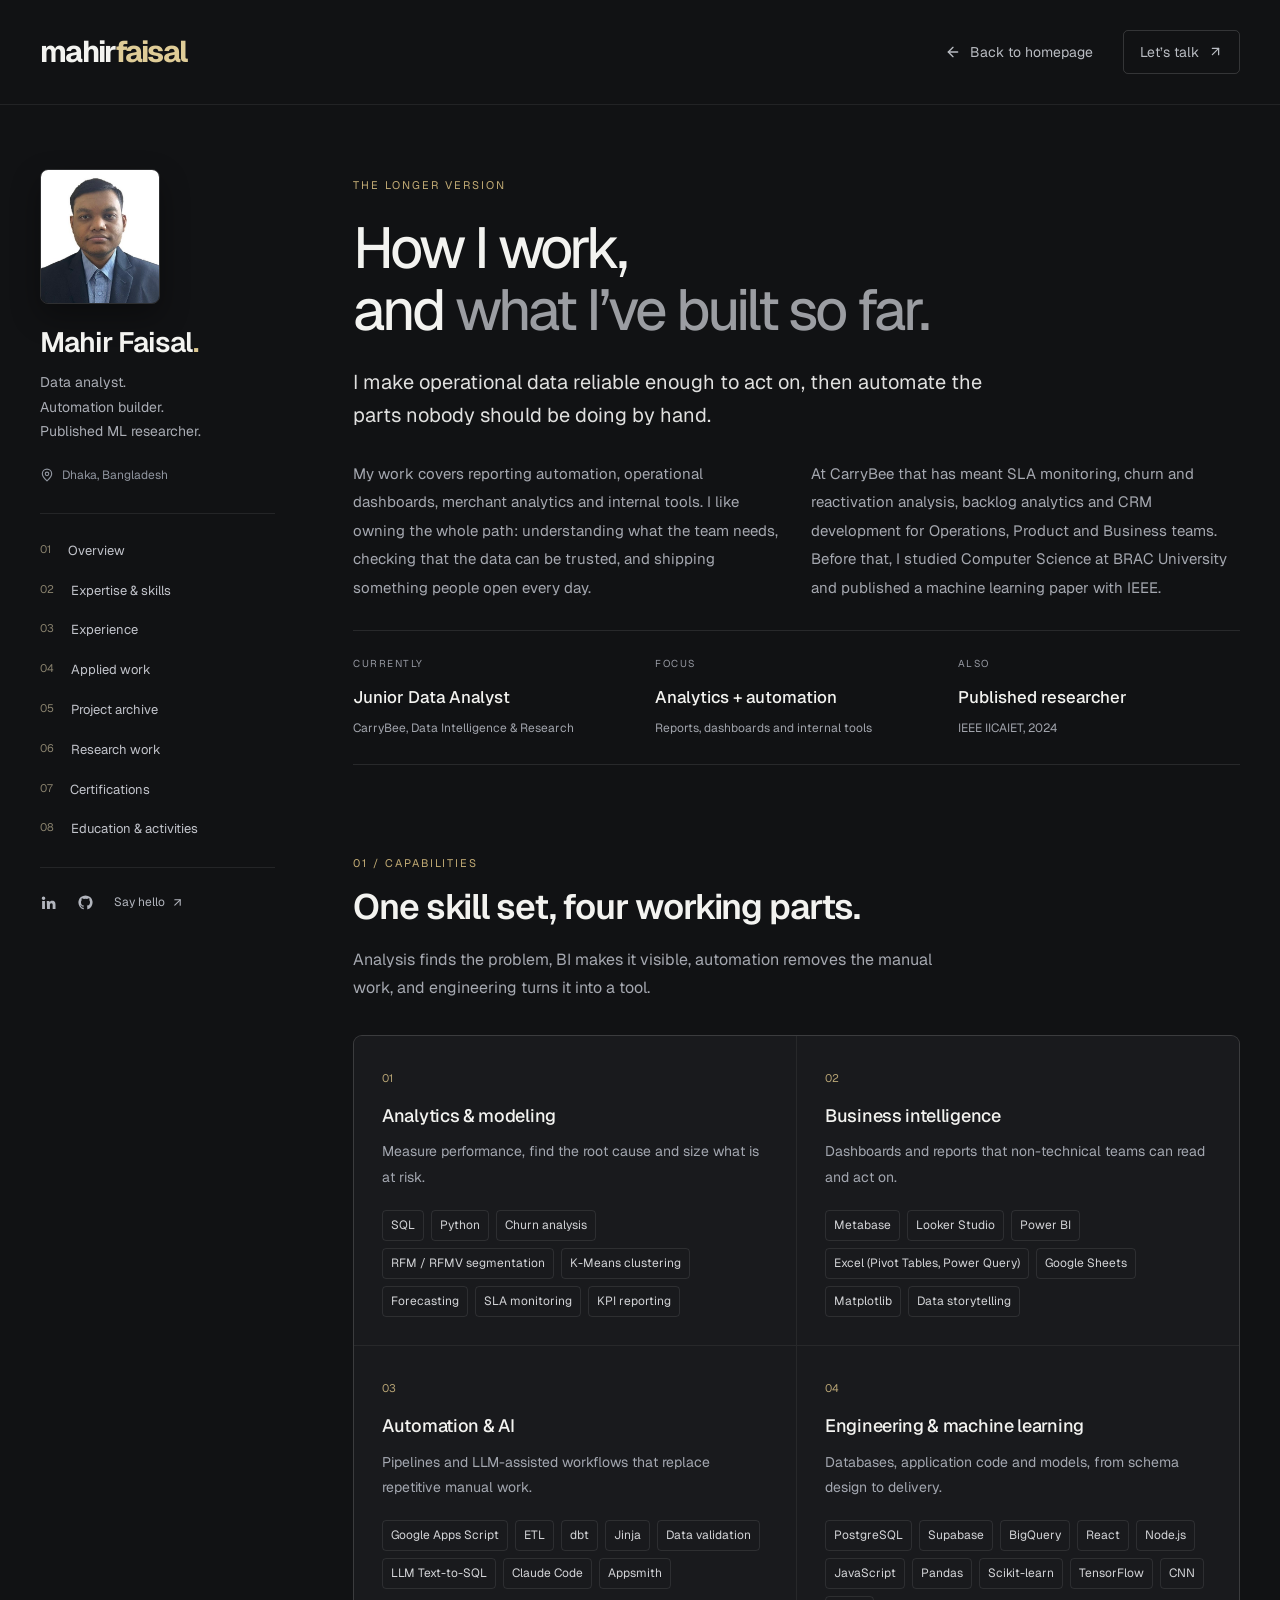
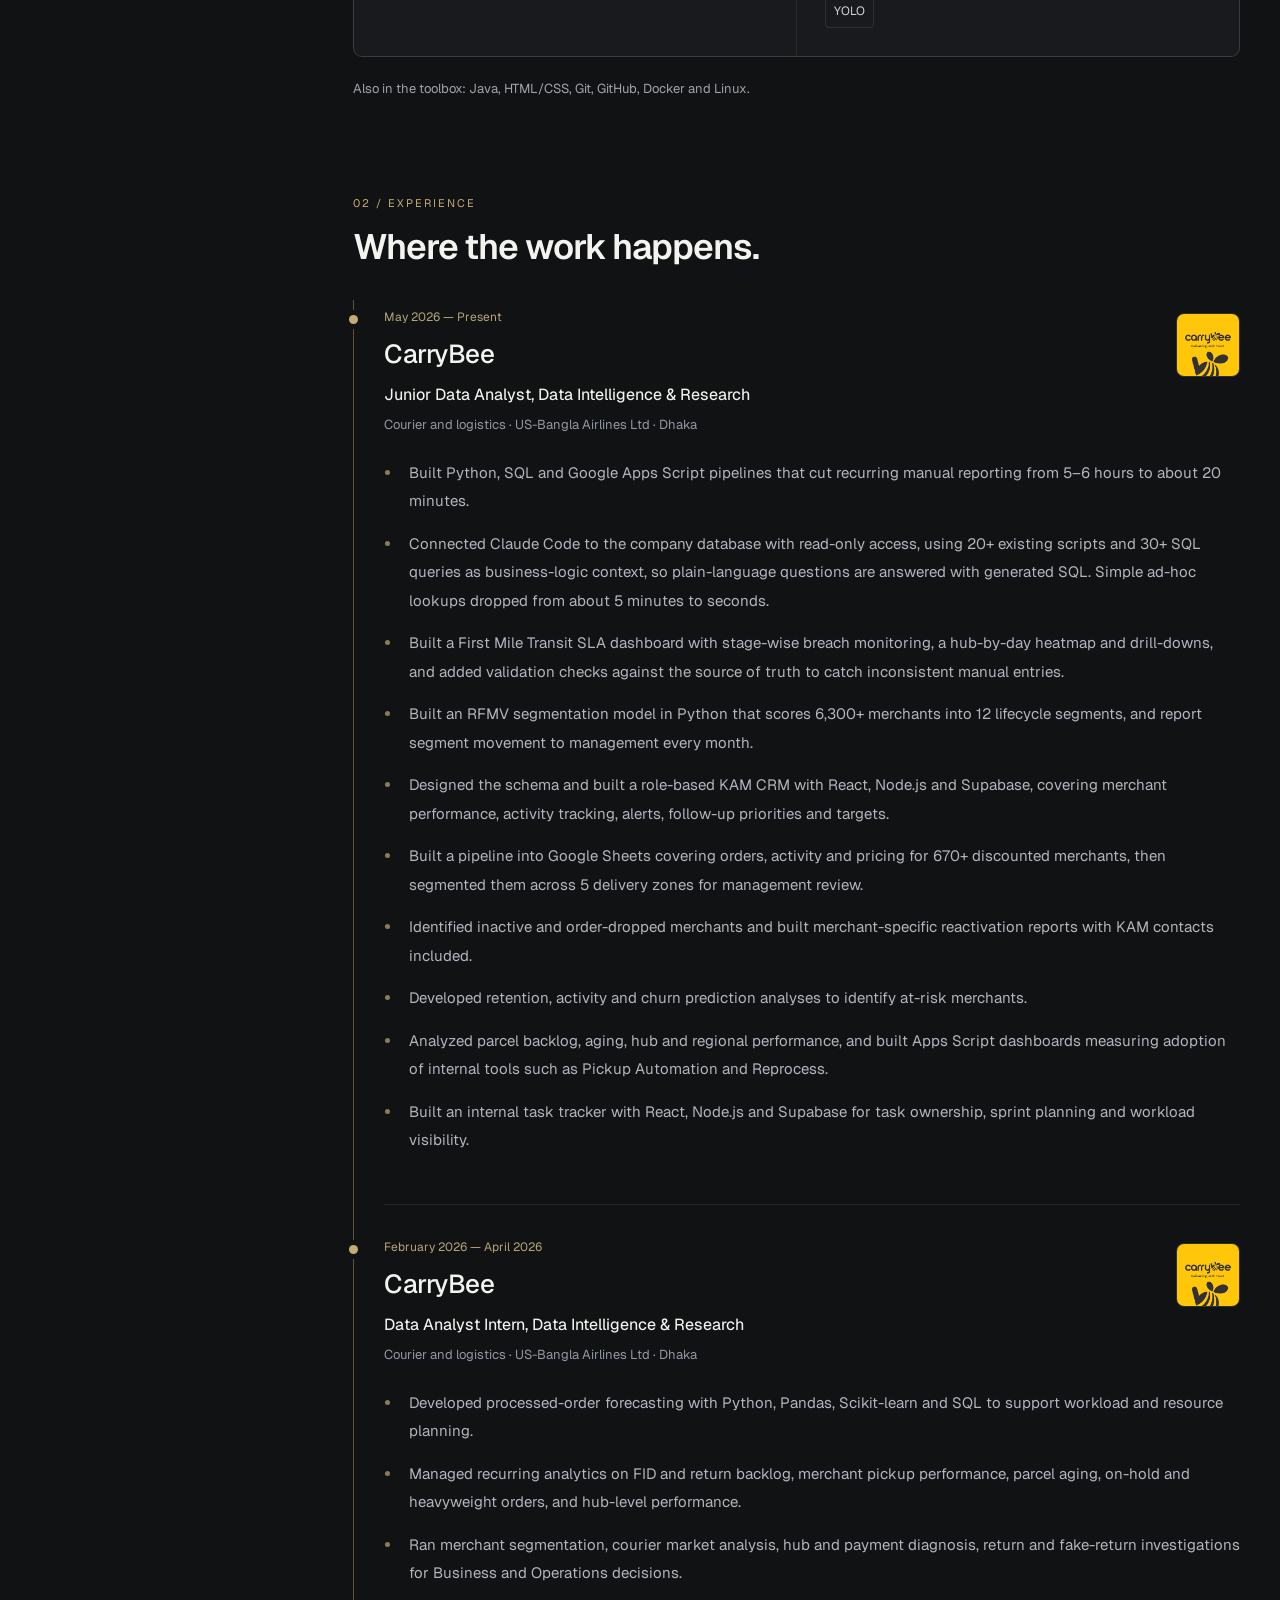
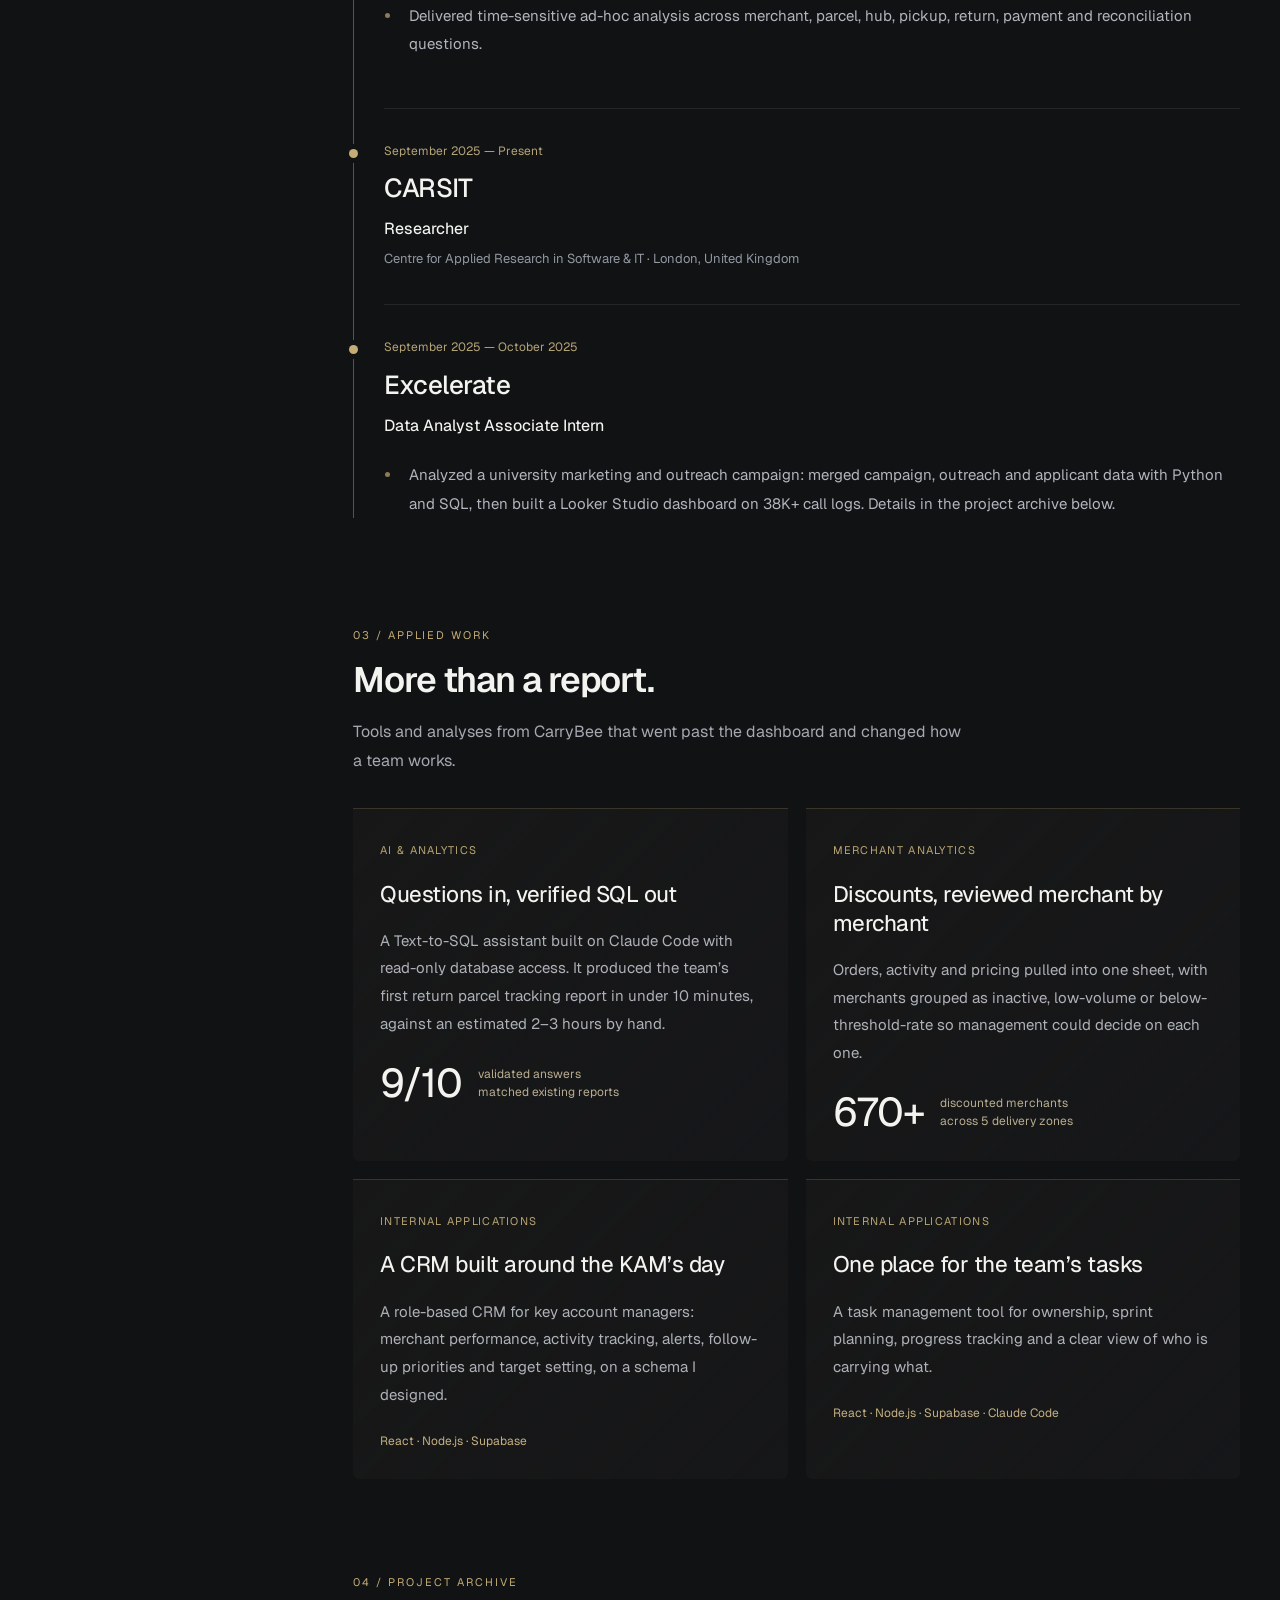
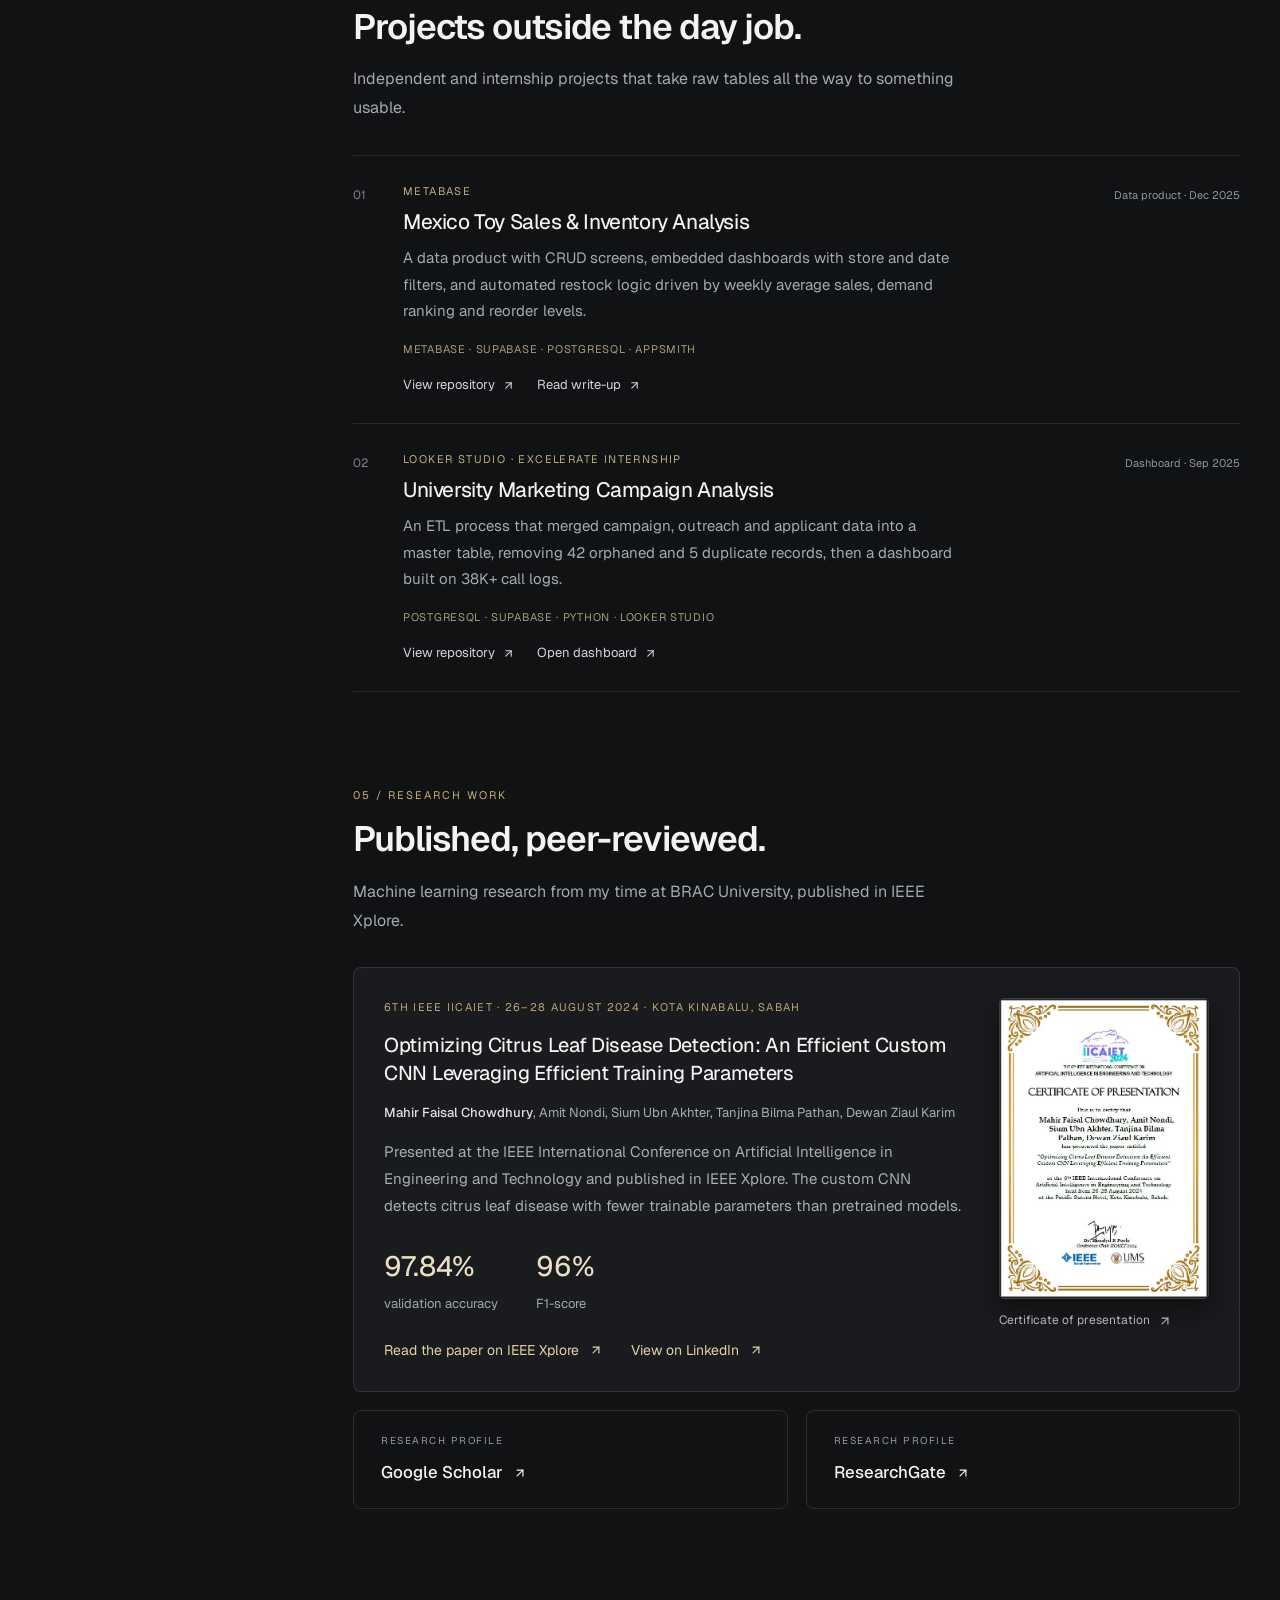
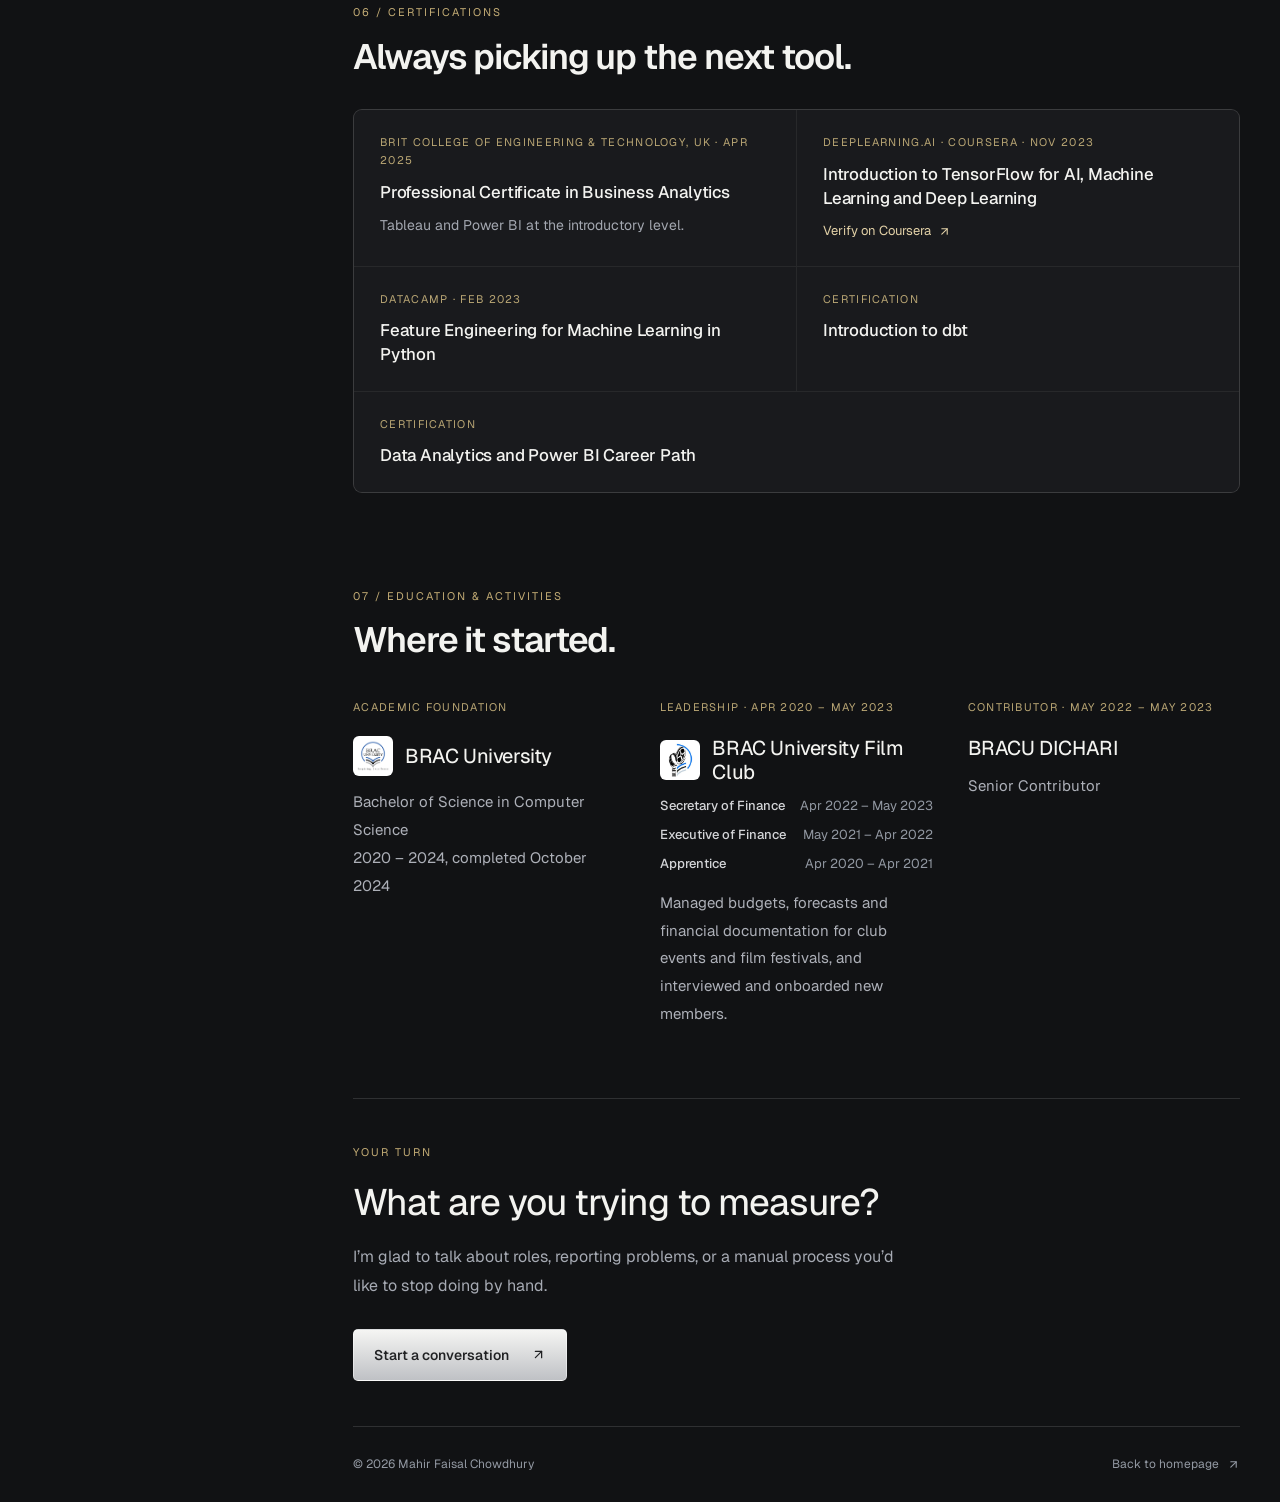
==== commit 67dcb848: "Add LinkedIn profile details: new roles, certifications, activities Co-Authored-By: Claude Opus 5.5 " ====
--- a/about.html
+++ b/about.html
@@ -46,7 +46,8 @@
       <a href="#systems"><span>04</span>Applied work</a>
       <a href="#archive"><span>05</span>Project archive</a>
       <a href="#research"><span>06</span>Research work</a>
-      <a href="#education"><span>07</span>Education</a>
+      <a href="#certifications"><span>07</span>Certifications</a>
+      <a href="#education"><span>08</span>Education &amp; activities</a>
     </nav>
     <div class="ap-socials">
       <a href="https://www.linkedin.com/in/mahirfaisalchowdhury/" target="_blank" rel="noopener" aria-label="Mahir on LinkedIn"><svg width="17" height="17" aria-hidden="true"><use href="#i-linkedin"/></svg></a>
@@ -97,7 +98,7 @@
           <span class="ap-index">03</span>
           <h3>Automation &amp; AI</h3>
           <p>Pipelines and LLM-assisted workflows that replace repetitive manual work.</p>
-          <ul><li>Google Apps Script</li><li>ETL</li><li>Data validation</li><li>LLM Text-to-SQL</li><li>Claude Code</li><li>Appsmith</li></ul>
+          <ul><li>Google Apps Script</li><li>ETL</li><li>dbt</li><li>Jinja</li><li>Data validation</li><li>LLM Text-to-SQL</li><li>Claude Code</li><li>Appsmith</li></ul>
         </article>
         <article class="ap-skill">
           <span class="ap-index">04</span>
@@ -152,8 +153,33 @@
           <p class="ap-context">Courier and logistics · US-Bangla Airlines Ltd · Dhaka</p>
           <ul>
             <li>Developed processed-order forecasting with Python, Pandas, Scikit-learn and SQL to support workload and resource planning.</li>
-            <li>Managed recurring analytics on FID and return backlog, merchant pickup performance, parcel aging, on-hold orders and hub-level performance.</li>
-            <li>Ran merchant segmentation, churn, payment, return and fake-return analyses, plus time-sensitive ad-hoc requests, for Business and Operations decisions.</li>
+            <li>Managed recurring analytics on FID and return backlog, merchant pickup performance, parcel aging, on-hold and heavyweight orders, and hub-level performance.</li>
+            <li>Ran merchant segmentation, courier market analysis, hub and payment diagnosis, return and fake-return investigations for Business and Operations decisions.</li>
+            <li>Delivered time-sensitive ad-hoc analysis across merchant, parcel, hub, pickup, return, payment and reconciliation questions.</li>
+          </ul>
+        </article>
+
+        <article class="ap-role">
+          <div class="ap-role-top">
+            <div>
+              <p class="ap-dates">September 2025 — Present</p>
+              <h3>CARSIT</h3>
+            </div>
+          </div>
+          <h4>Researcher</h4>
+          <p class="ap-context">Centre for Applied Research in Software &amp; IT · London, United Kingdom</p>
+        </article>
+
+        <article class="ap-role">
+          <div class="ap-role-top">
+            <div>
+              <p class="ap-dates">September 2025 — October 2025</p>
+              <h3>Excelerate</h3>
+            </div>
+          </div>
+          <h4>Data Analyst Associate Intern</h4>
+          <ul>
+            <li>Analyzed a university marketing and outreach campaign: merged campaign, outreach and applicant data with Python and SQL, then built a Looker Studio dashboard on 38K+ call logs. Details in the project archive below.</li>
           </ul>
         </article>
       </div>
@@ -198,8 +224,8 @@
     <section id="archive" class="ap-section">
       <div class="ap-section-title">
         <span>04 / PROJECT ARCHIVE</span>
-        <h2>Independent projects.</h2>
-        <p>Work I built on my own time to practice the full path from raw tables to a usable product.</p>
+        <h2>Projects outside the day job.</h2>
+        <p>Independent and internship projects that take raw tables all the way to something usable.</p>
       </div>
       <div class="ap-archive">
         <article class="ap-archive-row">
@@ -219,7 +245,7 @@
         <article class="ap-archive-row">
           <div class="ap-archive-number">02</div>
           <div>
-            <div class="ap-archive-category">Looker Studio</div>
+            <div class="ap-archive-category">Looker Studio · Excelerate internship</div>
             <h3>University Marketing Campaign Analysis</h3>
             <p>An ETL process that merged campaign, outreach and applicant data into a master table, removing 42 orphaned and 5 duplicate records, then a dashboard built on 38K+ call logs.</p>
             <div class="ap-archive-tools">POSTGRESQL · SUPABASE · PYTHON · LOOKER STUDIO</div>
@@ -266,22 +292,64 @@
       </div>
     </section>
 
+    <!-- Certifications -->
+    <section id="certifications" class="ap-section">
+      <div class="ap-section-title">
+        <span>06 / CERTIFICATIONS</span>
+        <h2>Always picking up the next tool.</h2>
+      </div>
+      <div class="ap-certs">
+        <article>
+          <span>BRIT COLLEGE OF ENGINEERING &amp; TECHNOLOGY, UK · APR 2025</span>
+          <h3>Professional Certificate in Business Analytics</h3>
+          <p>Tableau and Power BI at the introductory level.</p>
+        </article>
+        <article>
+          <span>DEEPLEARNING.AI · COURSERA · NOV 2023</span>
+          <h3>Introduction to TensorFlow for AI, Machine Learning and Deep Learning</h3>
+          <a href="https://coursera.org/verify/R6XHXTLAG6DP" target="_blank" rel="noopener">Verify on Coursera <svg width="13" height="13" aria-hidden="true"><use href="#i-arrow"/></svg></a>
+        </article>
+        <article>
+          <span>DATACAMP · FEB 2023</span>
+          <h3>Feature Engineering for Machine Learning in Python</h3>
+        </article>
+        <article>
+          <span>CERTIFICATION</span>
+          <h3>Introduction to dbt</h3>
+        </article>
+        <article>
+          <span>CERTIFICATION</span>
+          <h3>Data Analytics and Power BI Career Path</h3>
+        </article>
+      </div>
+    </section>
+
     <!-- Education -->
     <section id="education" class="ap-section">
       <div class="ap-section-title">
-        <span>06 / EDUCATION</span>
+        <span>07 / EDUCATION &amp; ACTIVITIES</span>
         <h2>Where it started.</h2>
       </div>
       <div class="ap-education">
         <article>
           <span>ACADEMIC FOUNDATION</span>
           <h3><img class="ap-edu-logo" src="assets/logo-brac.png" alt="" width="40" height="40">BRAC University</h3>
-          <p>Bachelor of Science in Computer Science<br>Completed October 2024</p>
-        </article>
-        <article>
-          <span>LEADERSHIP</span>
+          <p>Bachelor of Science in Computer Science<br>2020 – 2024, completed October 2024</p>
+        </article>
+        <article>
+          <span>LEADERSHIP · APR 2020 – MAY 2023</span>
           <h3><img class="ap-edu-logo" src="assets/logo-bufc.jpg" alt="" width="40" height="40">BRAC University Film Club</h3>
-          <p>Secretary of Finance, Spring 2019 to Spring 2022. Managed budgets, forecasts and financial documentation for club events and film festivals, and interviewed and onboarded new members.</p>
+          <ul class="ap-progression">
+            <li><strong>Secretary of Finance</strong> Apr 2022 – May 2023</li>
+            <li><strong>Executive of Finance</strong> May 2021 – Apr 2022</li>
+            <li><strong>Apprentice</strong> Apr 2020 – Apr 2021</li>
+          </ul>
+          <p>Managed budgets, forecasts and financial documentation for club events and film festivals, and interviewed and onboarded new members.</p>
+        </article>
+        <article>
+          <span>CONTRIBUTOR · MAY 2022 – MAY 2023</span>
+          <h3>BRACU DICHARI</h3>
+          <p>Senior Contributor</p>
         </article>
       </div>
     </section>
--- a/about.css
+++ b/about.css
@@ -131,7 +131,22 @@
 .ap-project-type { padding-top: 4px; color: #8f939d; font-size: .6875rem; white-space: nowrap; }
 
 /* Education and research */
-.ap-education { display: grid; grid-template-columns: 1fr 1fr; gap: 35px; }
+.ap-education { display: grid; grid-template-columns: repeat(3, 1fr); gap: 35px; }
+.ap-progression { display: grid; gap: 8px; margin-bottom: 14px; }
+.ap-progression li { display: flex; flex-wrap: wrap; justify-content: space-between; gap: 4px 12px; color: #9298a2; font-size: .8125rem; }
+.ap-progression strong { color: #d3d4d7; font-weight: 500; }
+
+.ap-certs {
+  display: grid; grid-template-columns: 1fr 1fr; gap: 1px;
+  background: #ffffff18; border: 1px solid #ffffff18; border-radius: 9px; overflow: hidden;
+}
+.ap-certs article { display: flex; flex-direction: column; gap: 10px; padding: 24px 26px; background: #191a1d; }
+.ap-certs article:last-child:nth-child(odd) { grid-column: 1 / -1; }
+.ap-certs span { color: #b9a674; font-size: .6875rem; letter-spacing: 1.3px; line-height: 1.6; }
+.ap-certs h3 { font-size: 1.05rem; font-weight: 500; line-height: 1.45; letter-spacing: -.2px; }
+.ap-certs p { color: #a3a7b0; font-size: .875rem; }
+.ap-certs a { display: inline-flex; align-items: center; gap: 7px; color: #e2d1a7; font-size: .8125rem; }
+.ap-certs a:hover { color: #fff; }
 .ap-education h3 { display: flex; align-items: center; gap: 12px; margin: 18px 0 12px; font-size: 1.25rem; font-weight: 450; letter-spacing: -.4px; }
 .ap-education p { color: #adb0b8; font-size: .9375rem; line-height: 1.85; }
 .ap-edu-logo { flex-shrink: 0; width: 40px; height: 40px; padding: 3px; object-fit: contain; background: #fff; border-radius: 6px; }
@@ -187,7 +202,8 @@
   .ap-section-title h2 { font-size: 1.9rem; }
   .ap-role-top { align-items: flex-start; }
   .ap-brand-logo { width: 52px; height: 52px; }
-  .ap-education { grid-template-columns: 1fr; gap: 15px; }
+  .ap-education { grid-template-columns: 1fr; gap: 28px; }
+  .ap-certs { grid-template-columns: 1fr; }
 }
 
 @media (max-width: 760px) {
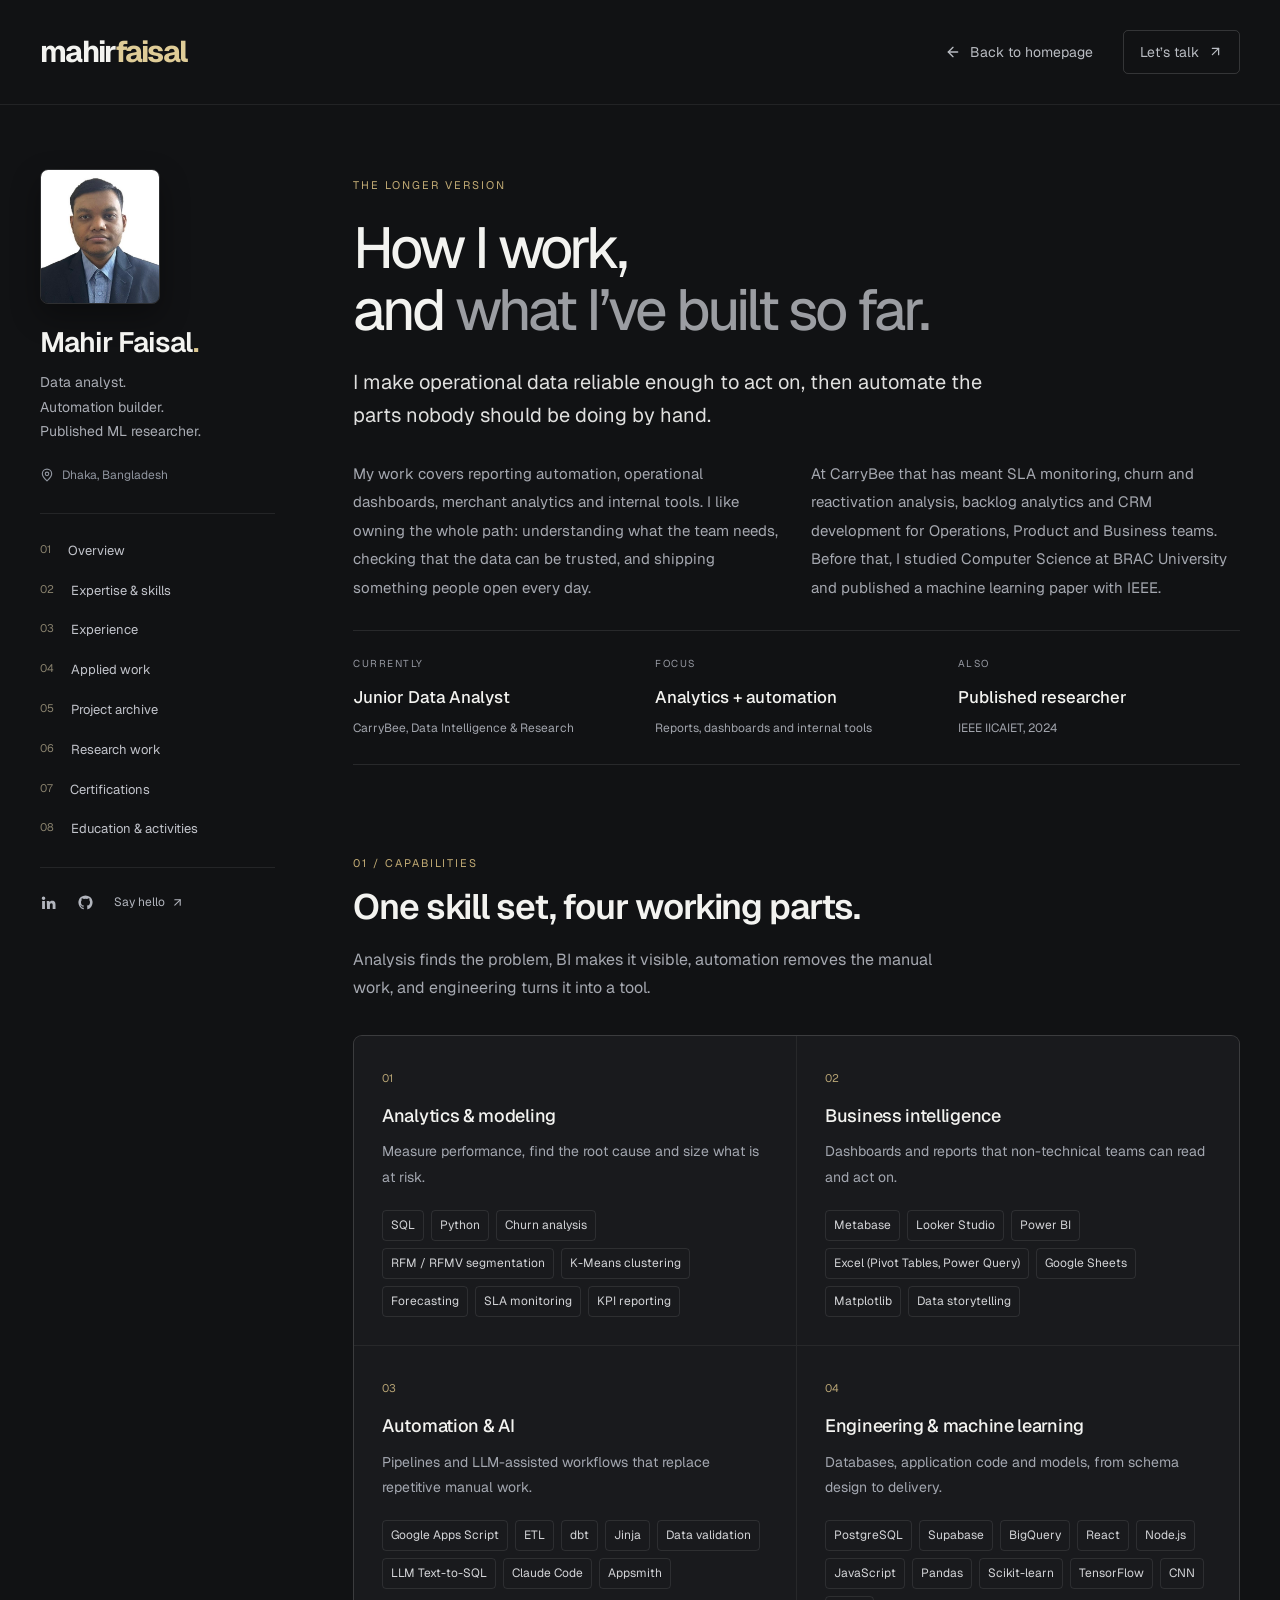
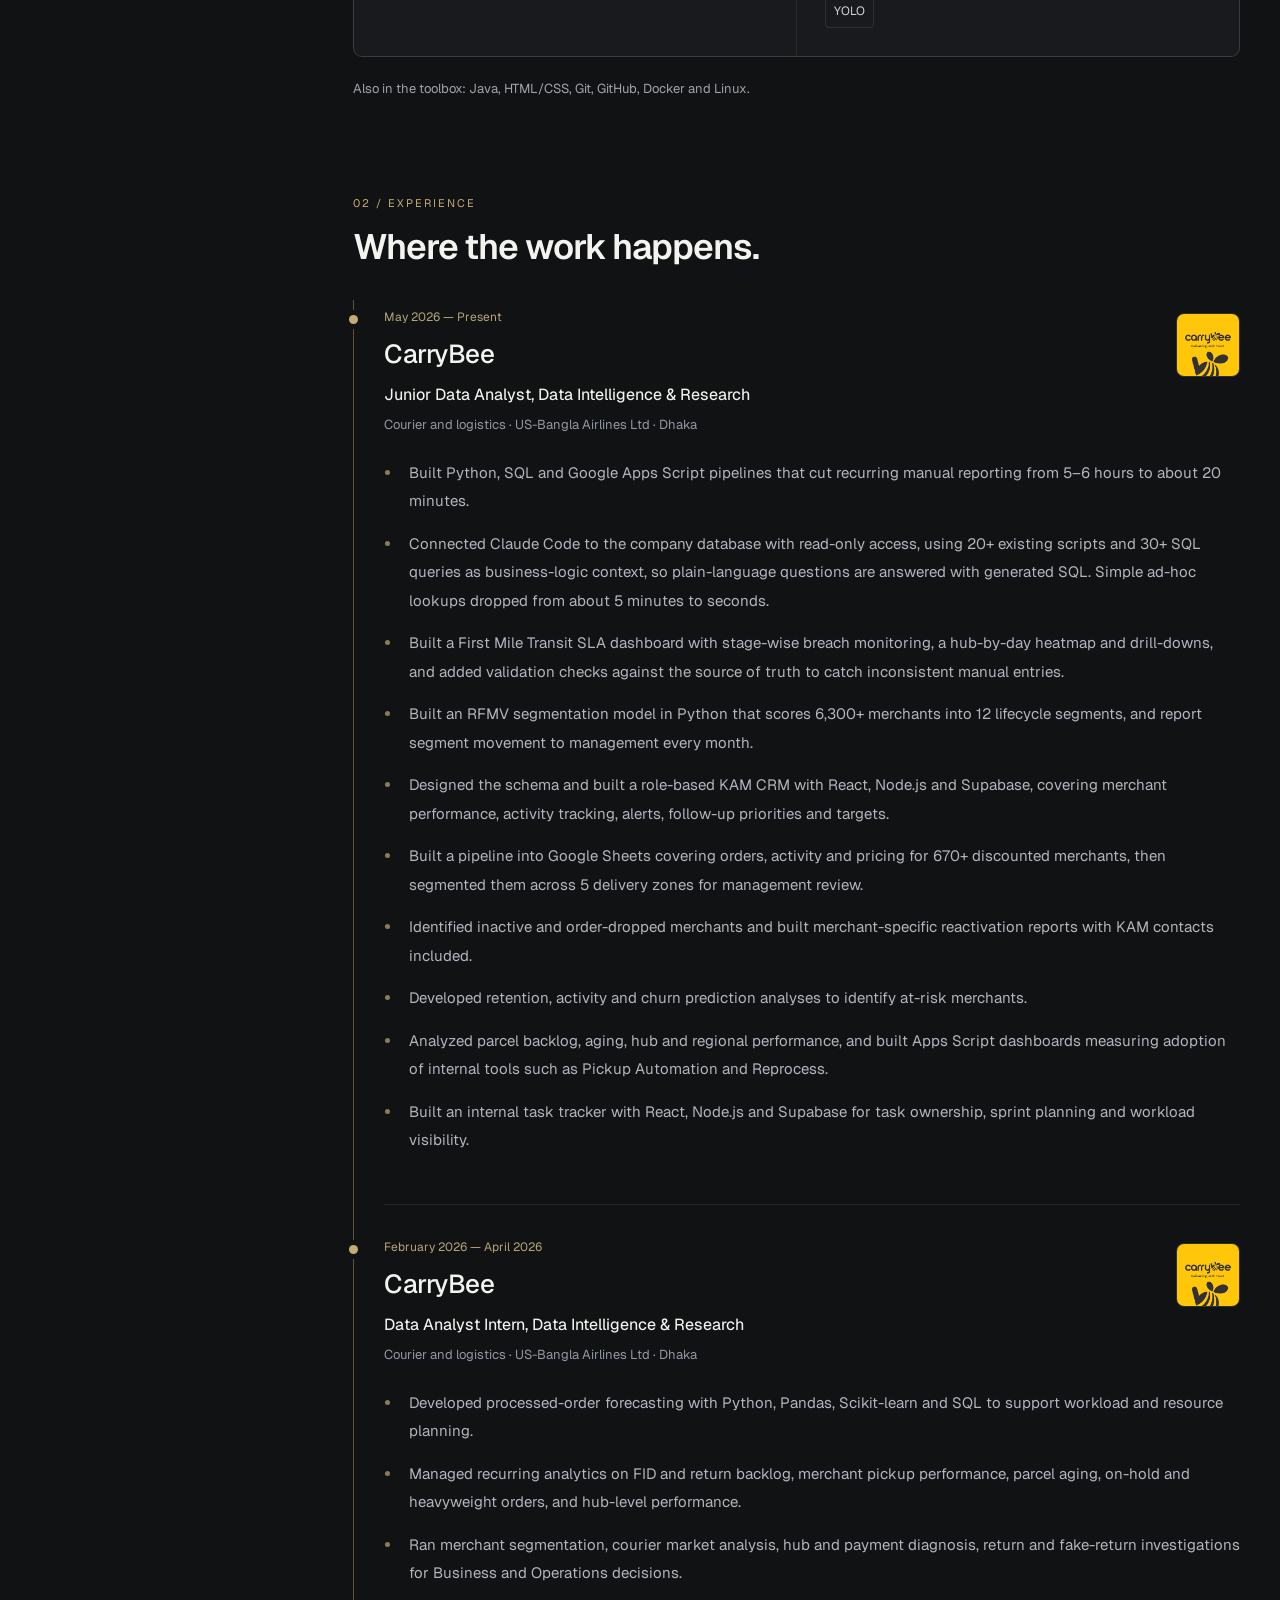
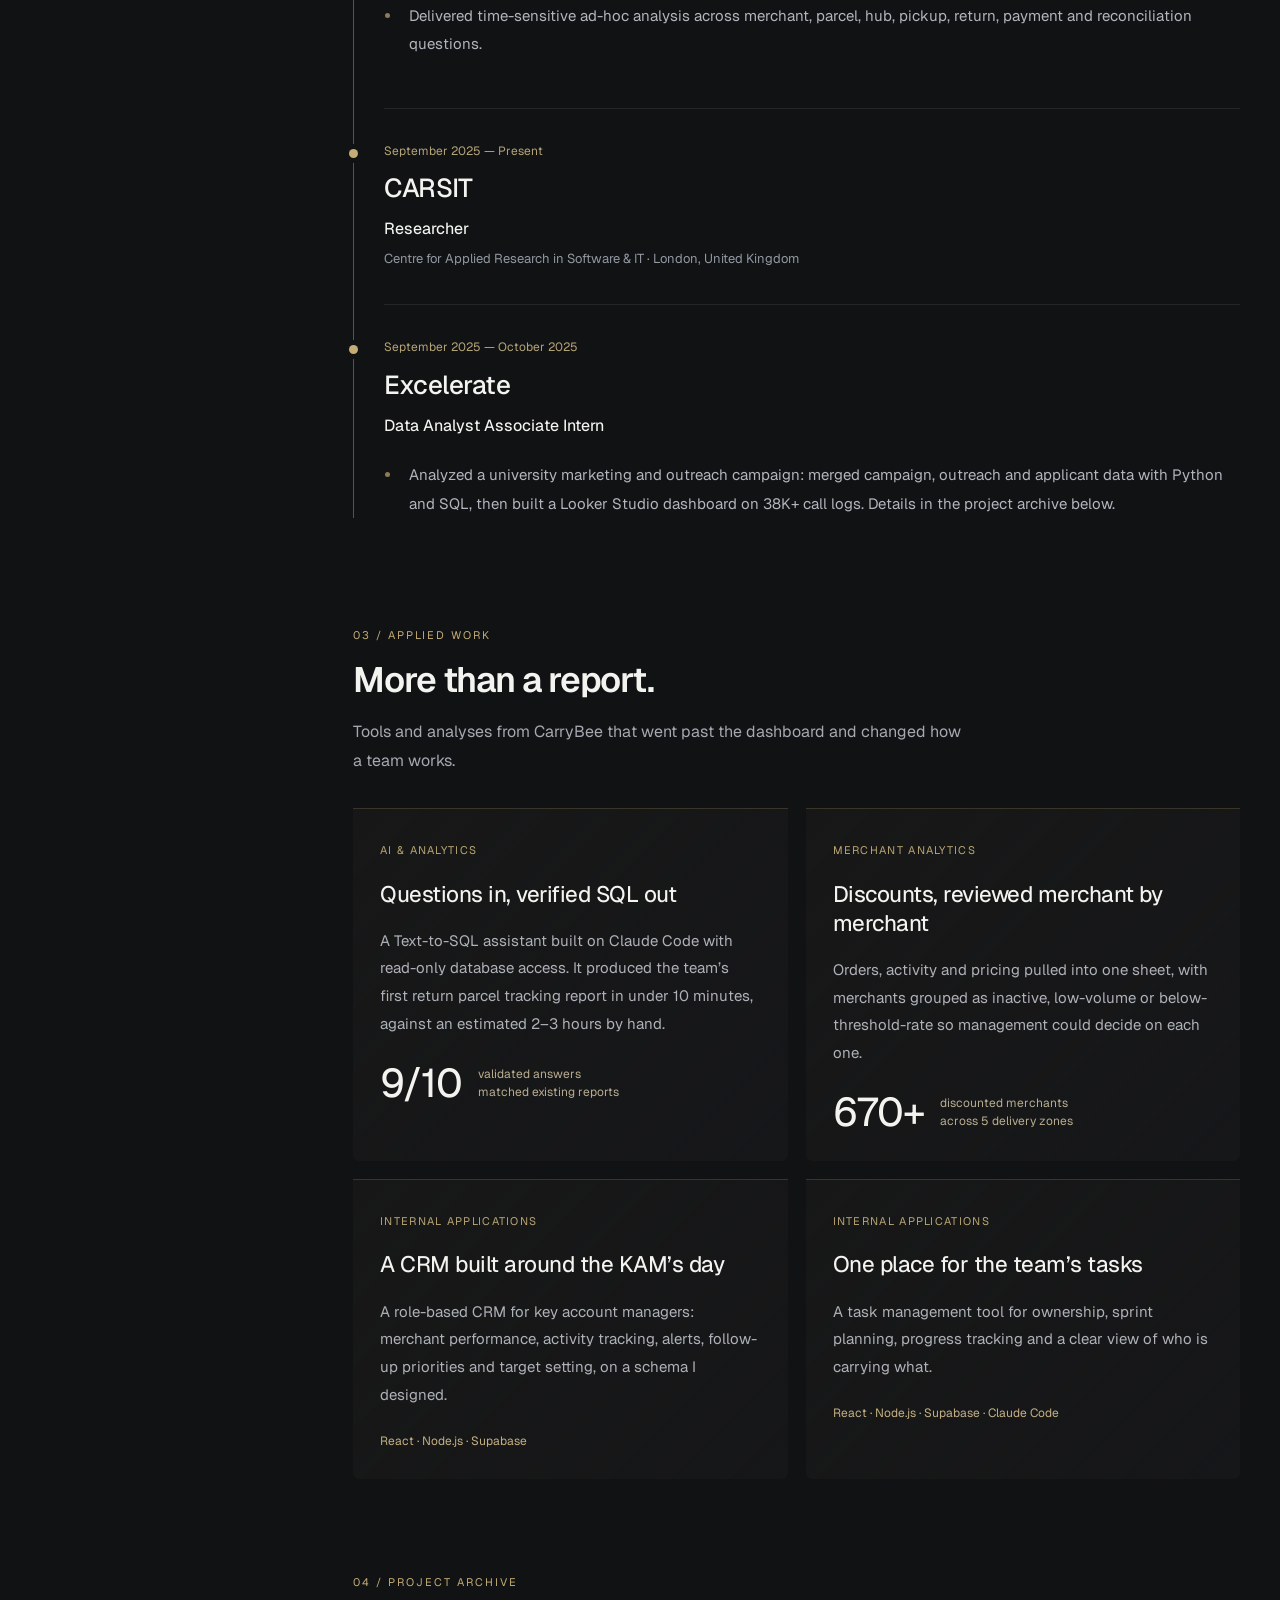
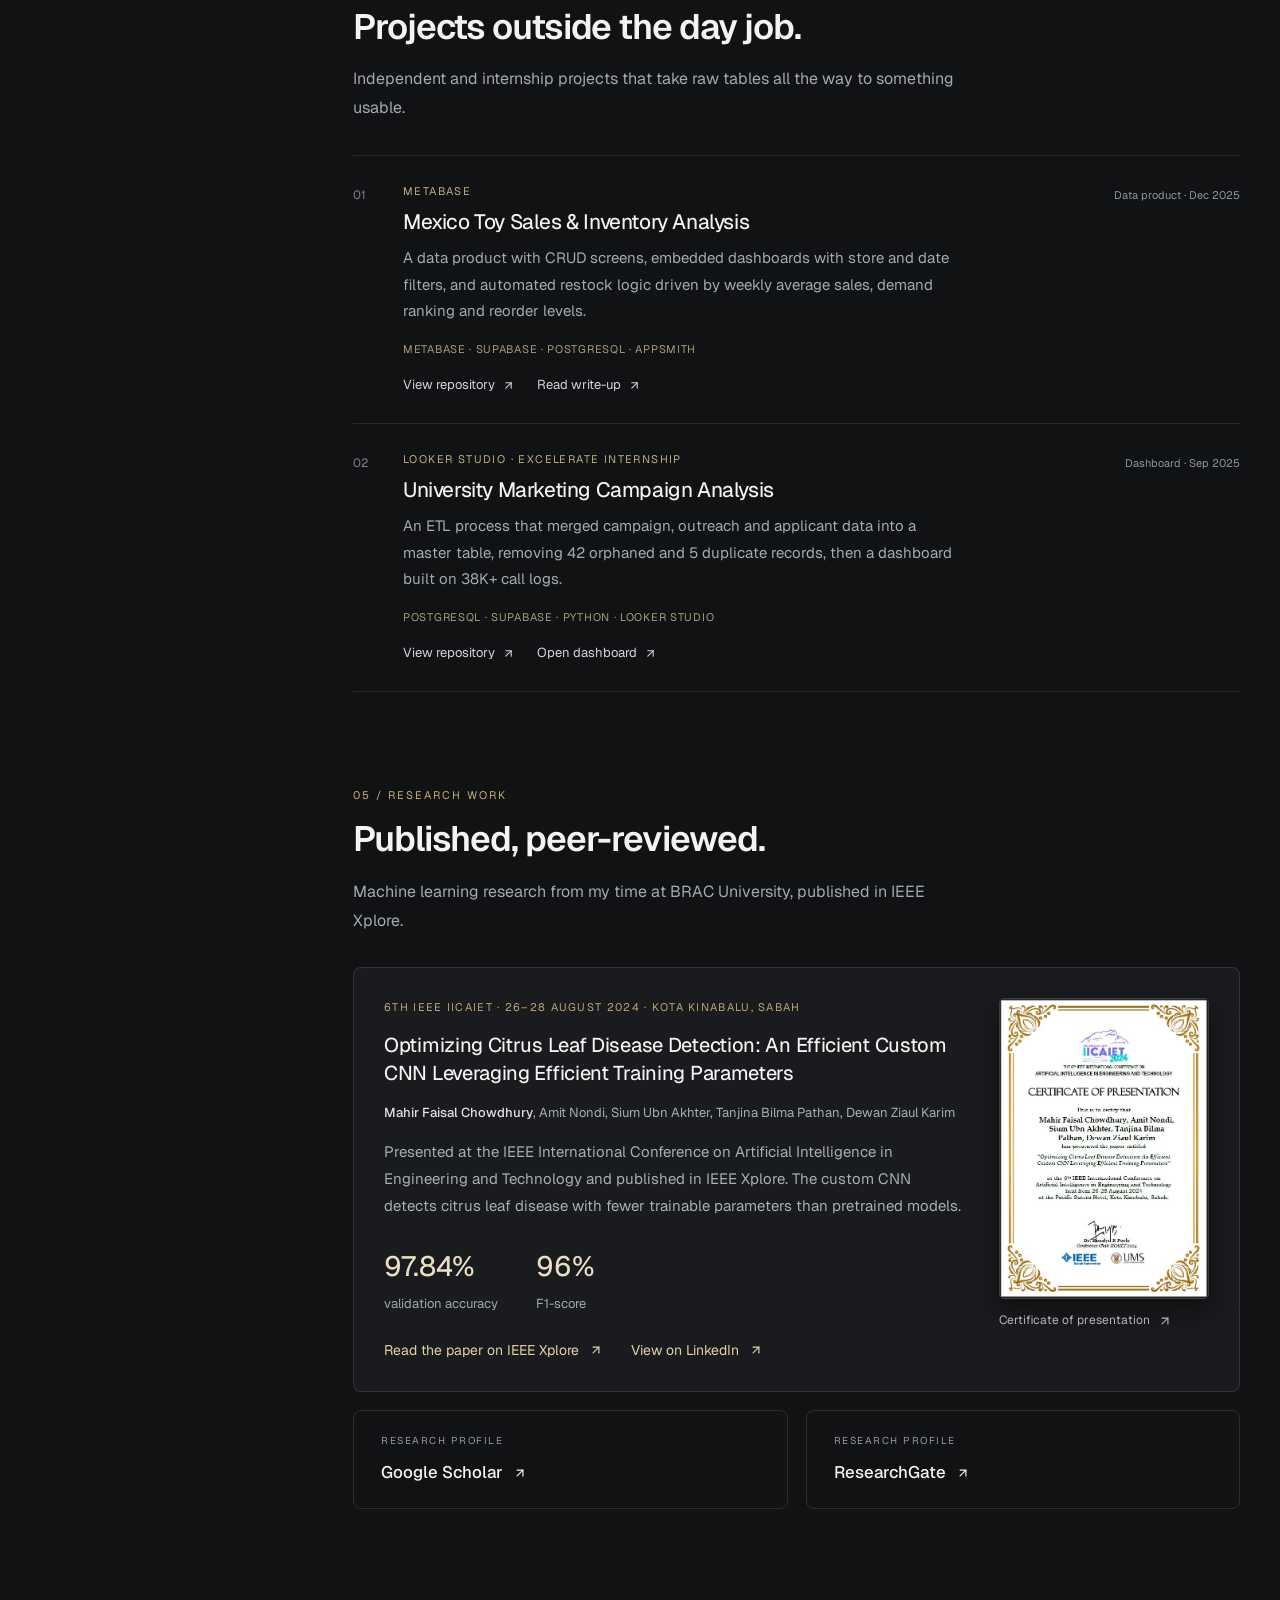
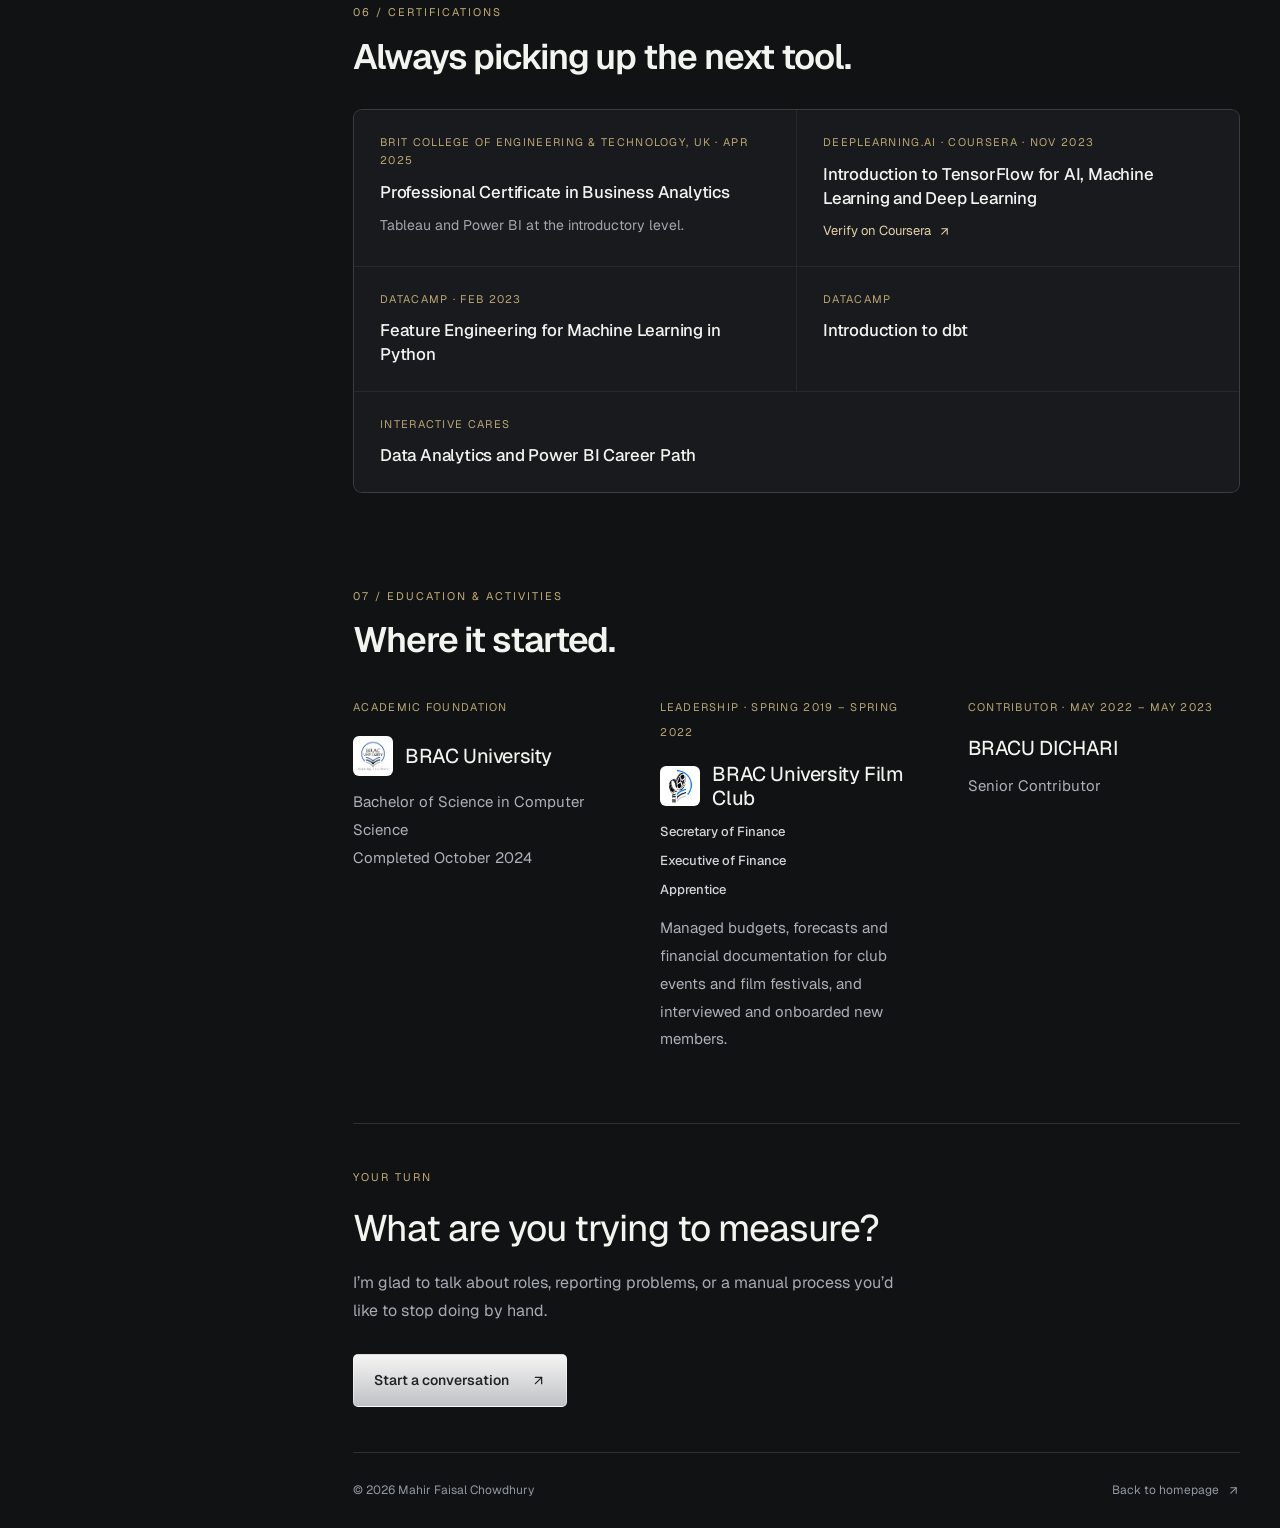
==== commit 4f60d2fe: "Use resume dates for Film Club and add certificate issuers Co-Authored-By: Claude Opus 5.5 <noreply@" ====
--- a/about.html
+++ b/about.html
@@ -314,11 +314,11 @@
           <h3>Feature Engineering for Machine Learning in Python</h3>
         </article>
         <article>
-          <span>CERTIFICATION</span>
+          <span>DATACAMP</span>
           <h3>Introduction to dbt</h3>
         </article>
         <article>
-          <span>CERTIFICATION</span>
+          <span>INTERACTIVE CARES</span>
           <h3>Data Analytics and Power BI Career Path</h3>
         </article>
       </div>
@@ -334,15 +334,15 @@
         <article>
           <span>ACADEMIC FOUNDATION</span>
           <h3><img class="ap-edu-logo" src="assets/logo-brac.png" alt="" width="40" height="40">BRAC University</h3>
-          <p>Bachelor of Science in Computer Science<br>2020 – 2024, completed October 2024</p>
-        </article>
-        <article>
-          <span>LEADERSHIP · APR 2020 – MAY 2023</span>
+          <p>Bachelor of Science in Computer Science<br>Completed October 2024</p>
+        </article>
+        <article>
+          <span>LEADERSHIP · SPRING 2019 – SPRING 2022</span>
           <h3><img class="ap-edu-logo" src="assets/logo-bufc.jpg" alt="" width="40" height="40">BRAC University Film Club</h3>
           <ul class="ap-progression">
-            <li><strong>Secretary of Finance</strong> Apr 2022 – May 2023</li>
-            <li><strong>Executive of Finance</strong> May 2021 – Apr 2022</li>
-            <li><strong>Apprentice</strong> Apr 2020 – Apr 2021</li>
+            <li><strong>Secretary of Finance</strong></li>
+            <li><strong>Executive of Finance</strong></li>
+            <li><strong>Apprentice</strong></li>
           </ul>
           <p>Managed budgets, forecasts and financial documentation for club events and film festivals, and interviewed and onboarded new members.</p>
         </article>
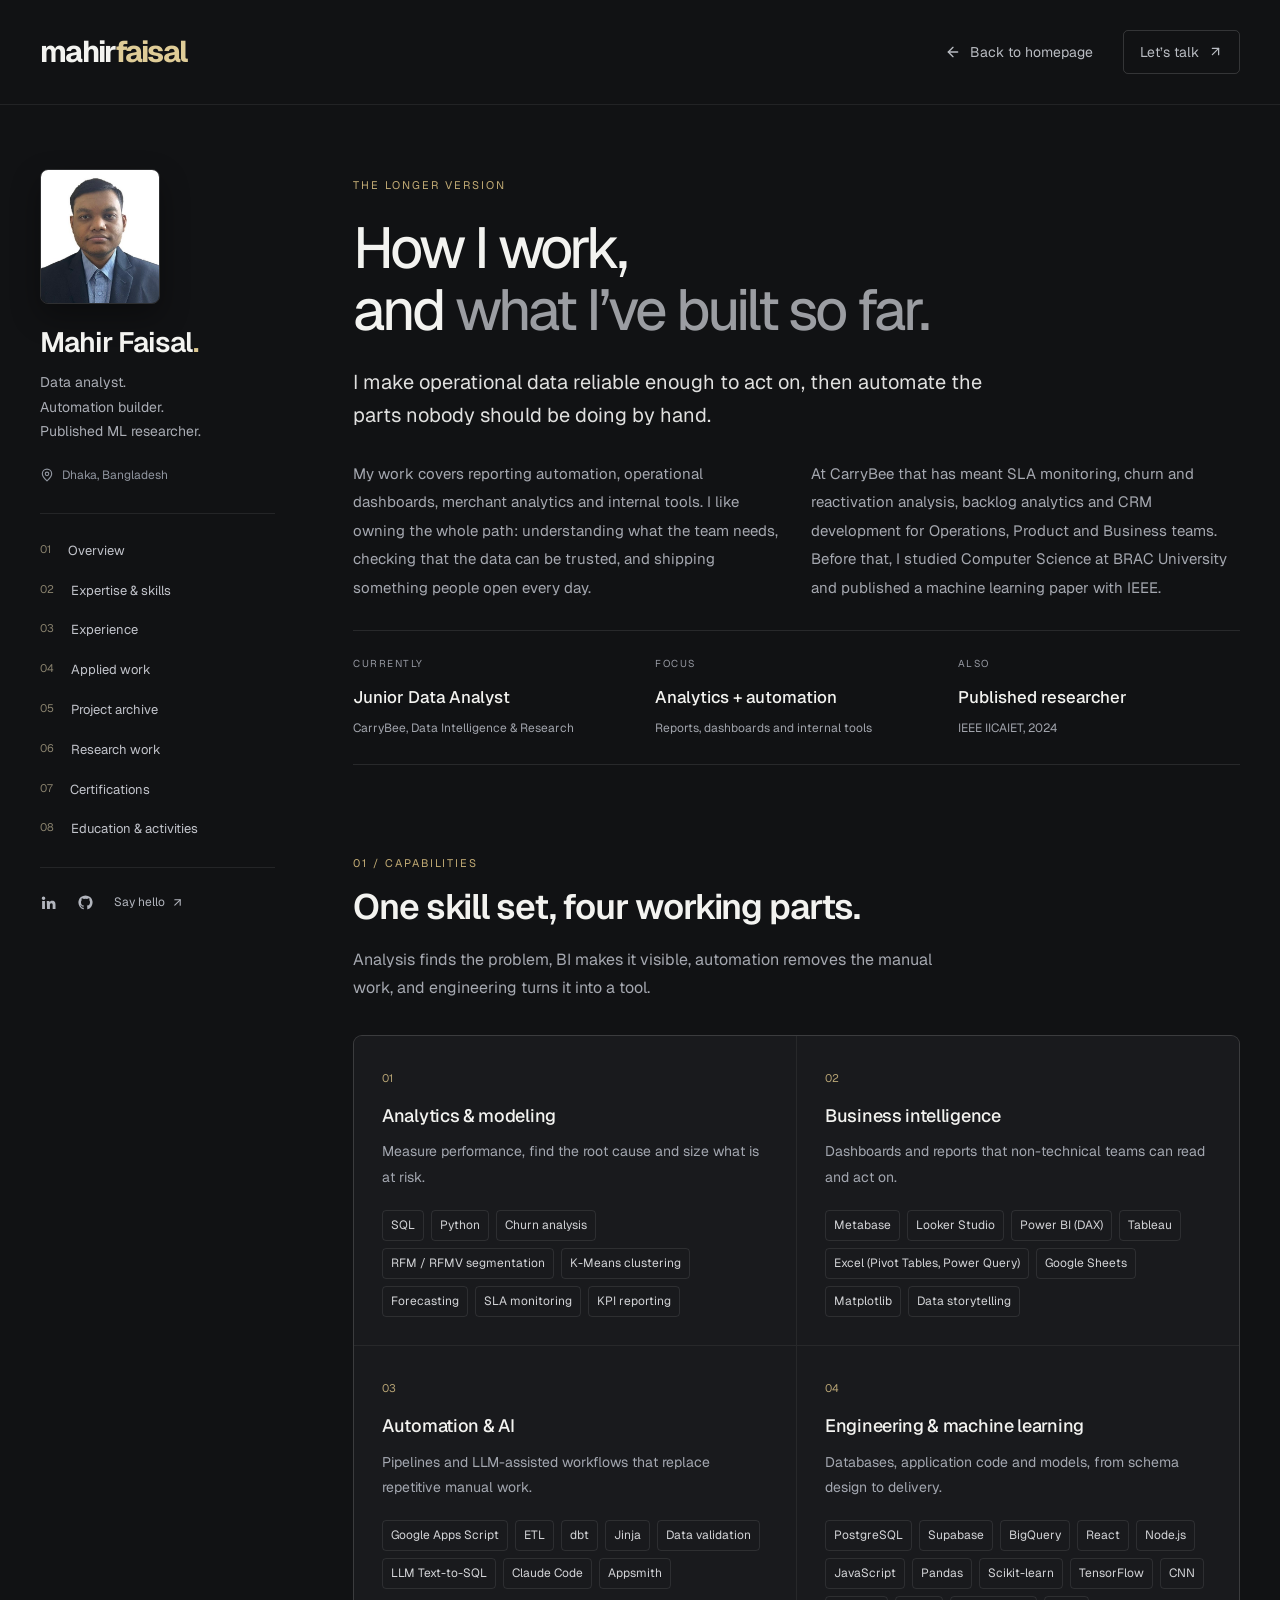
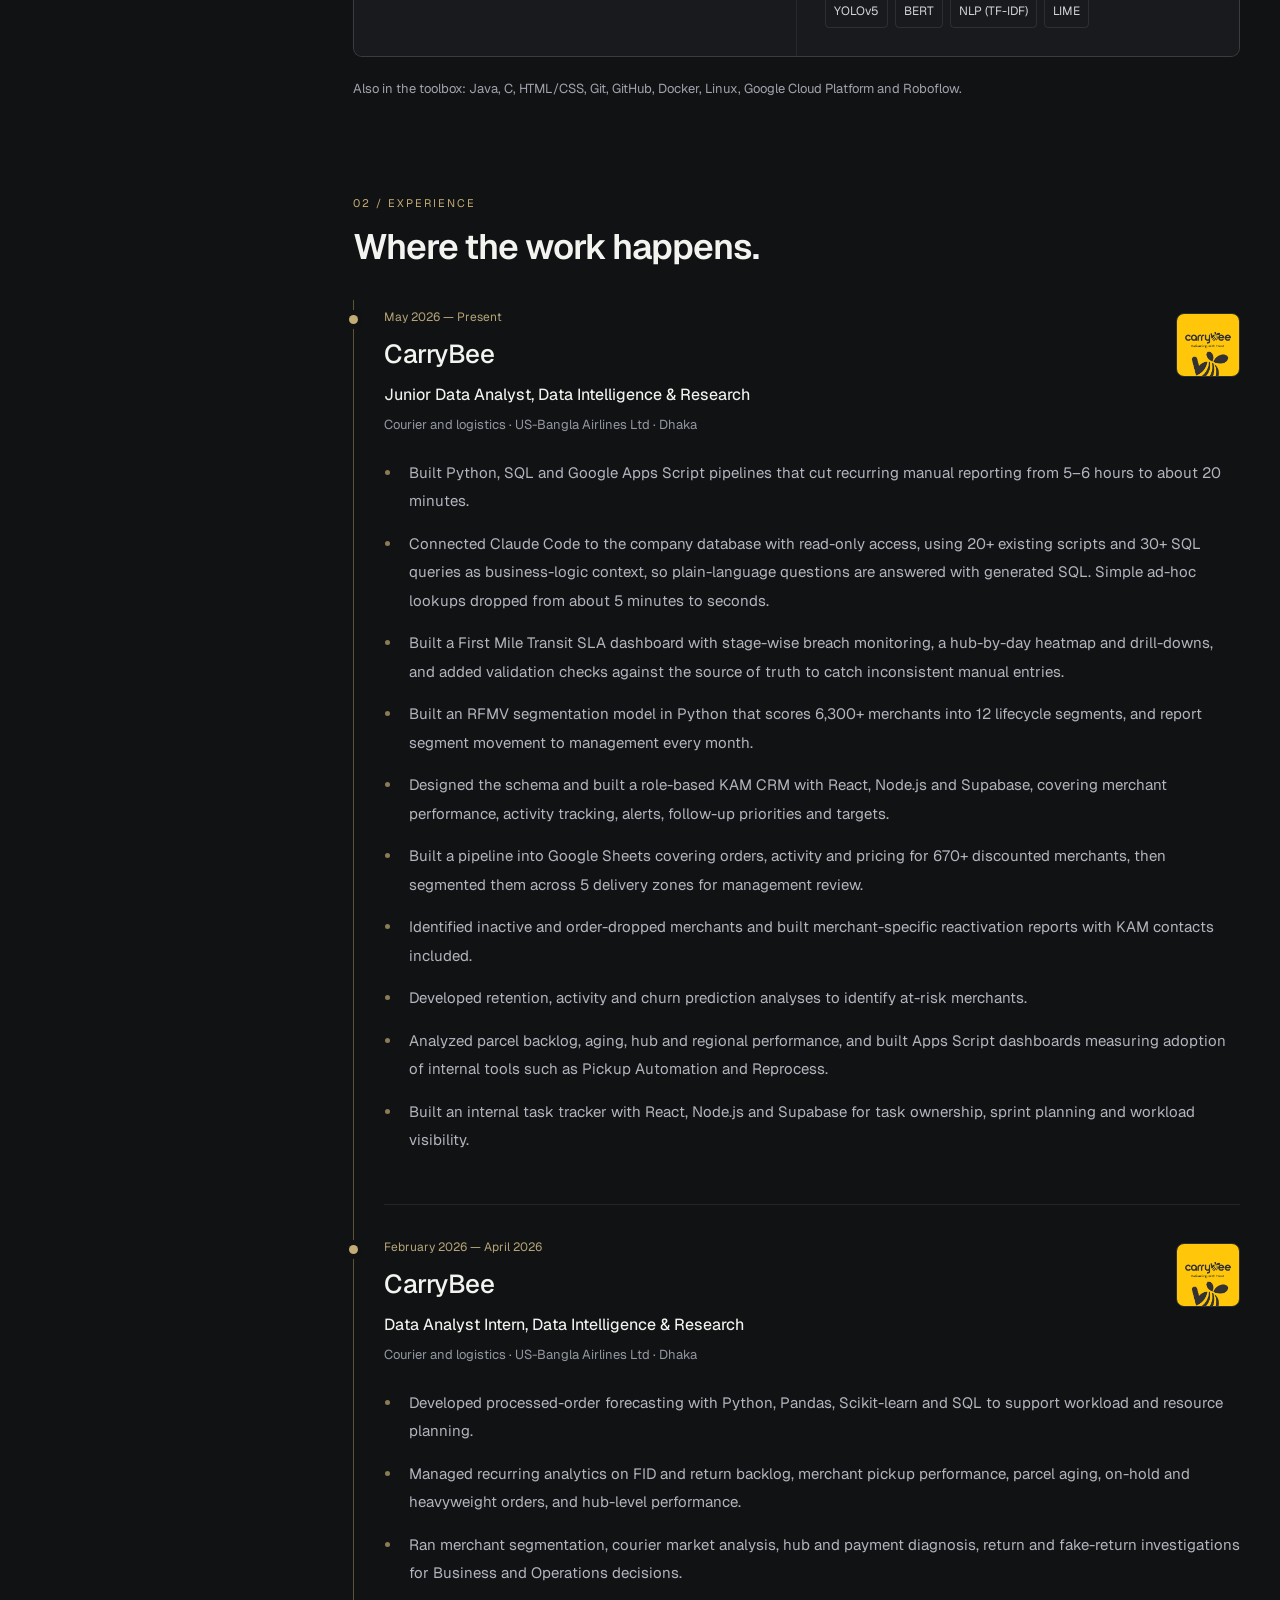
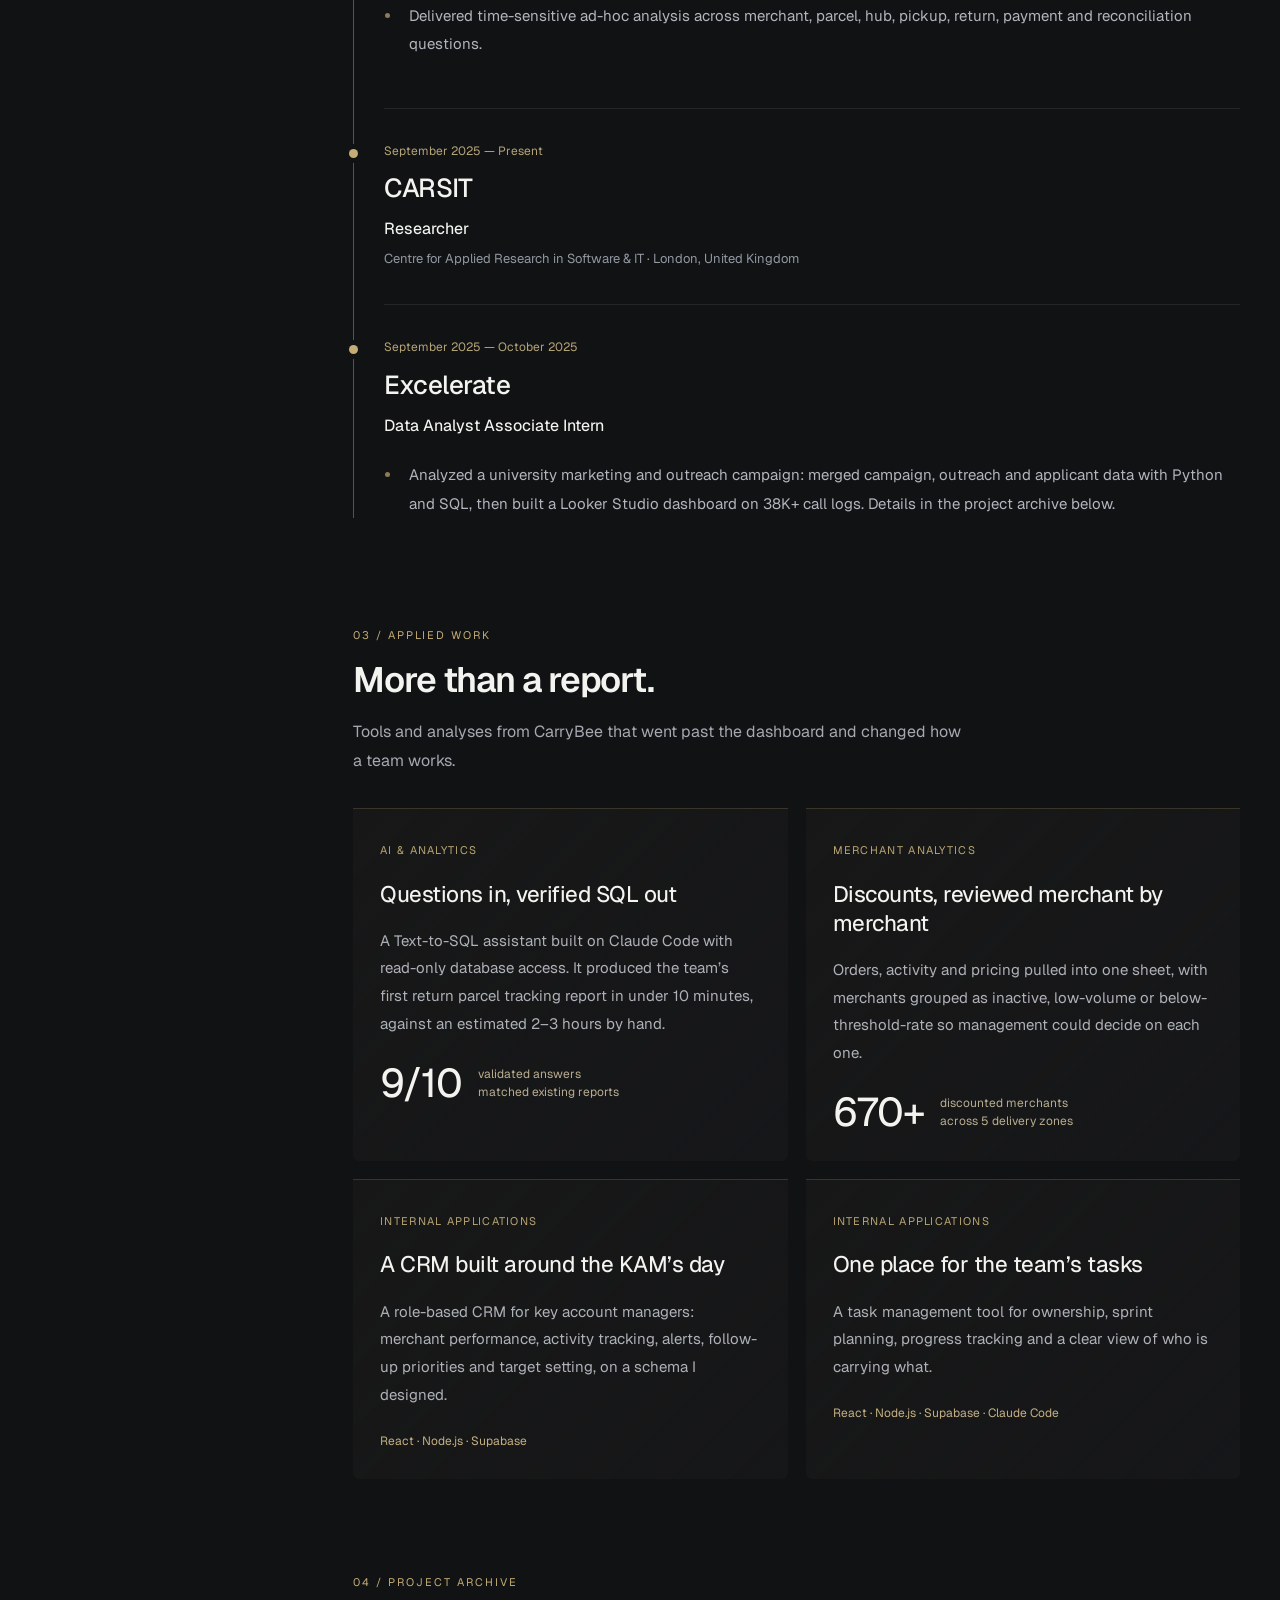
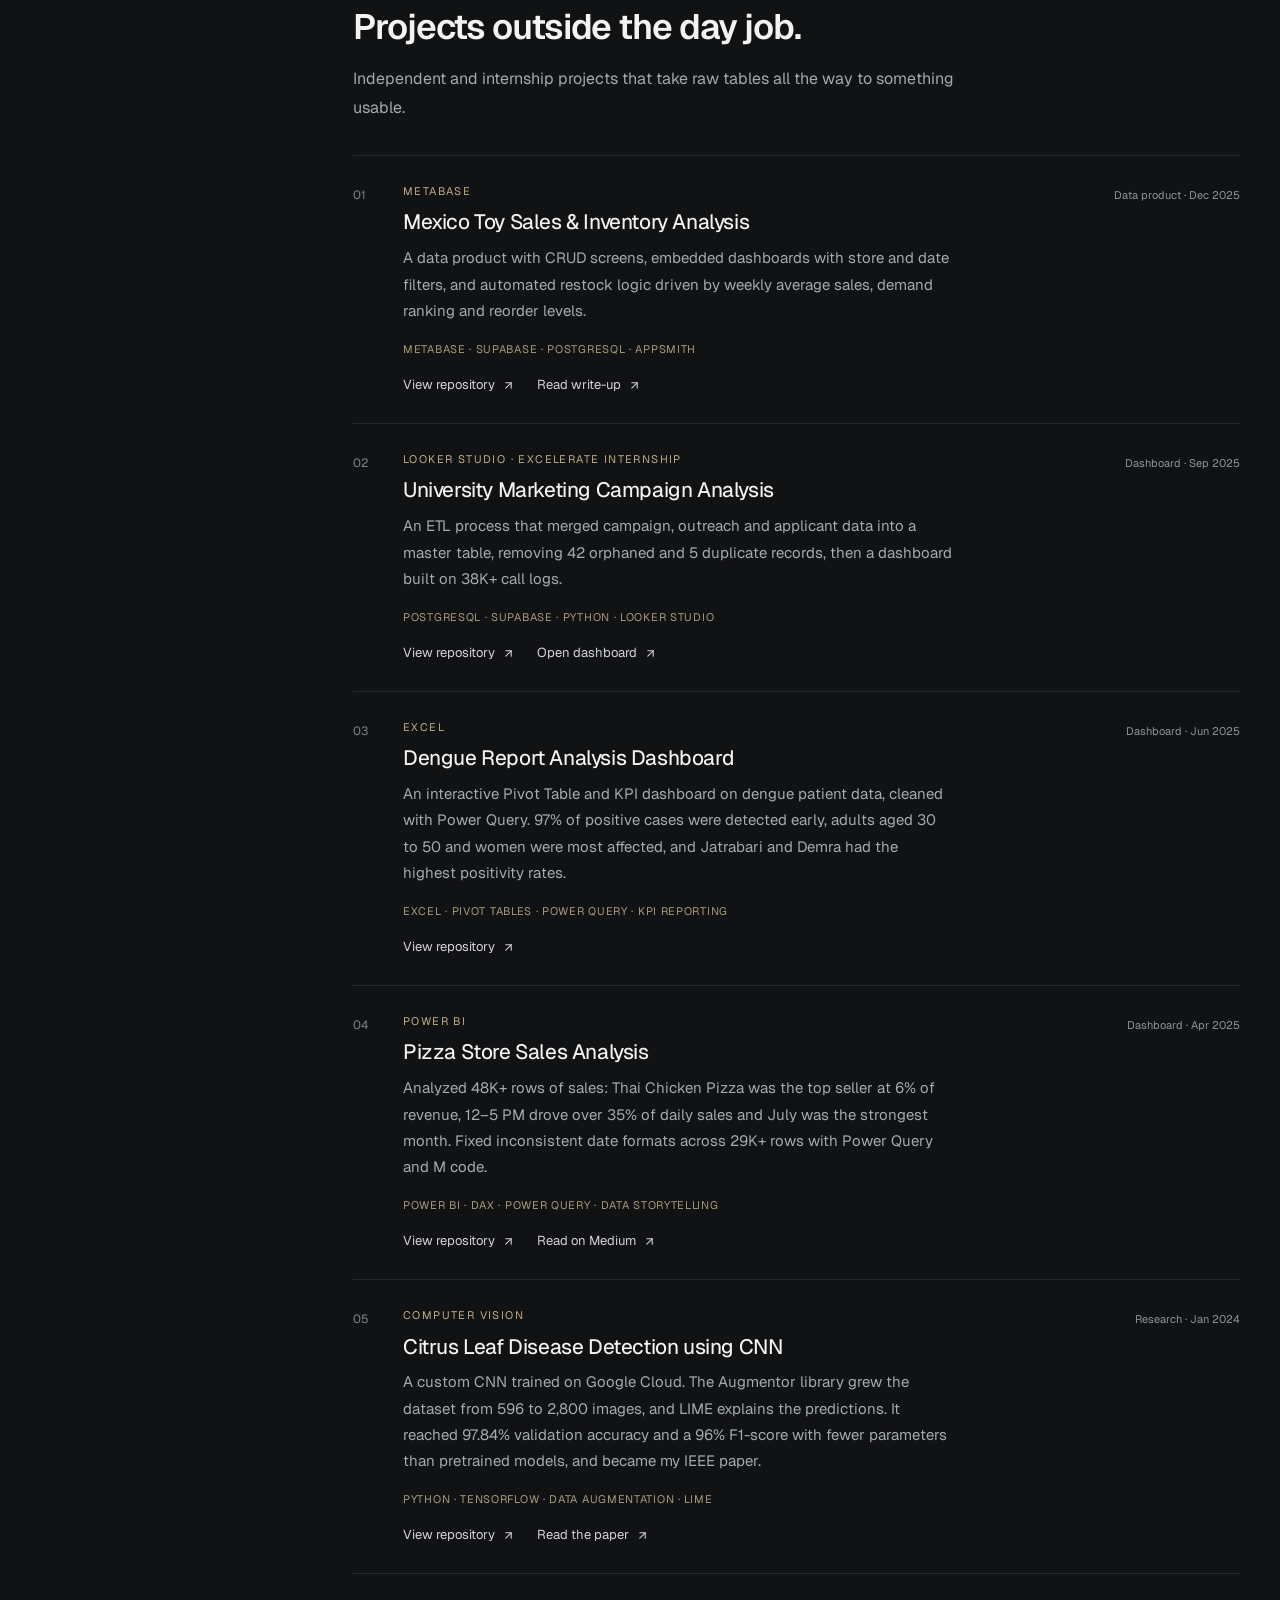
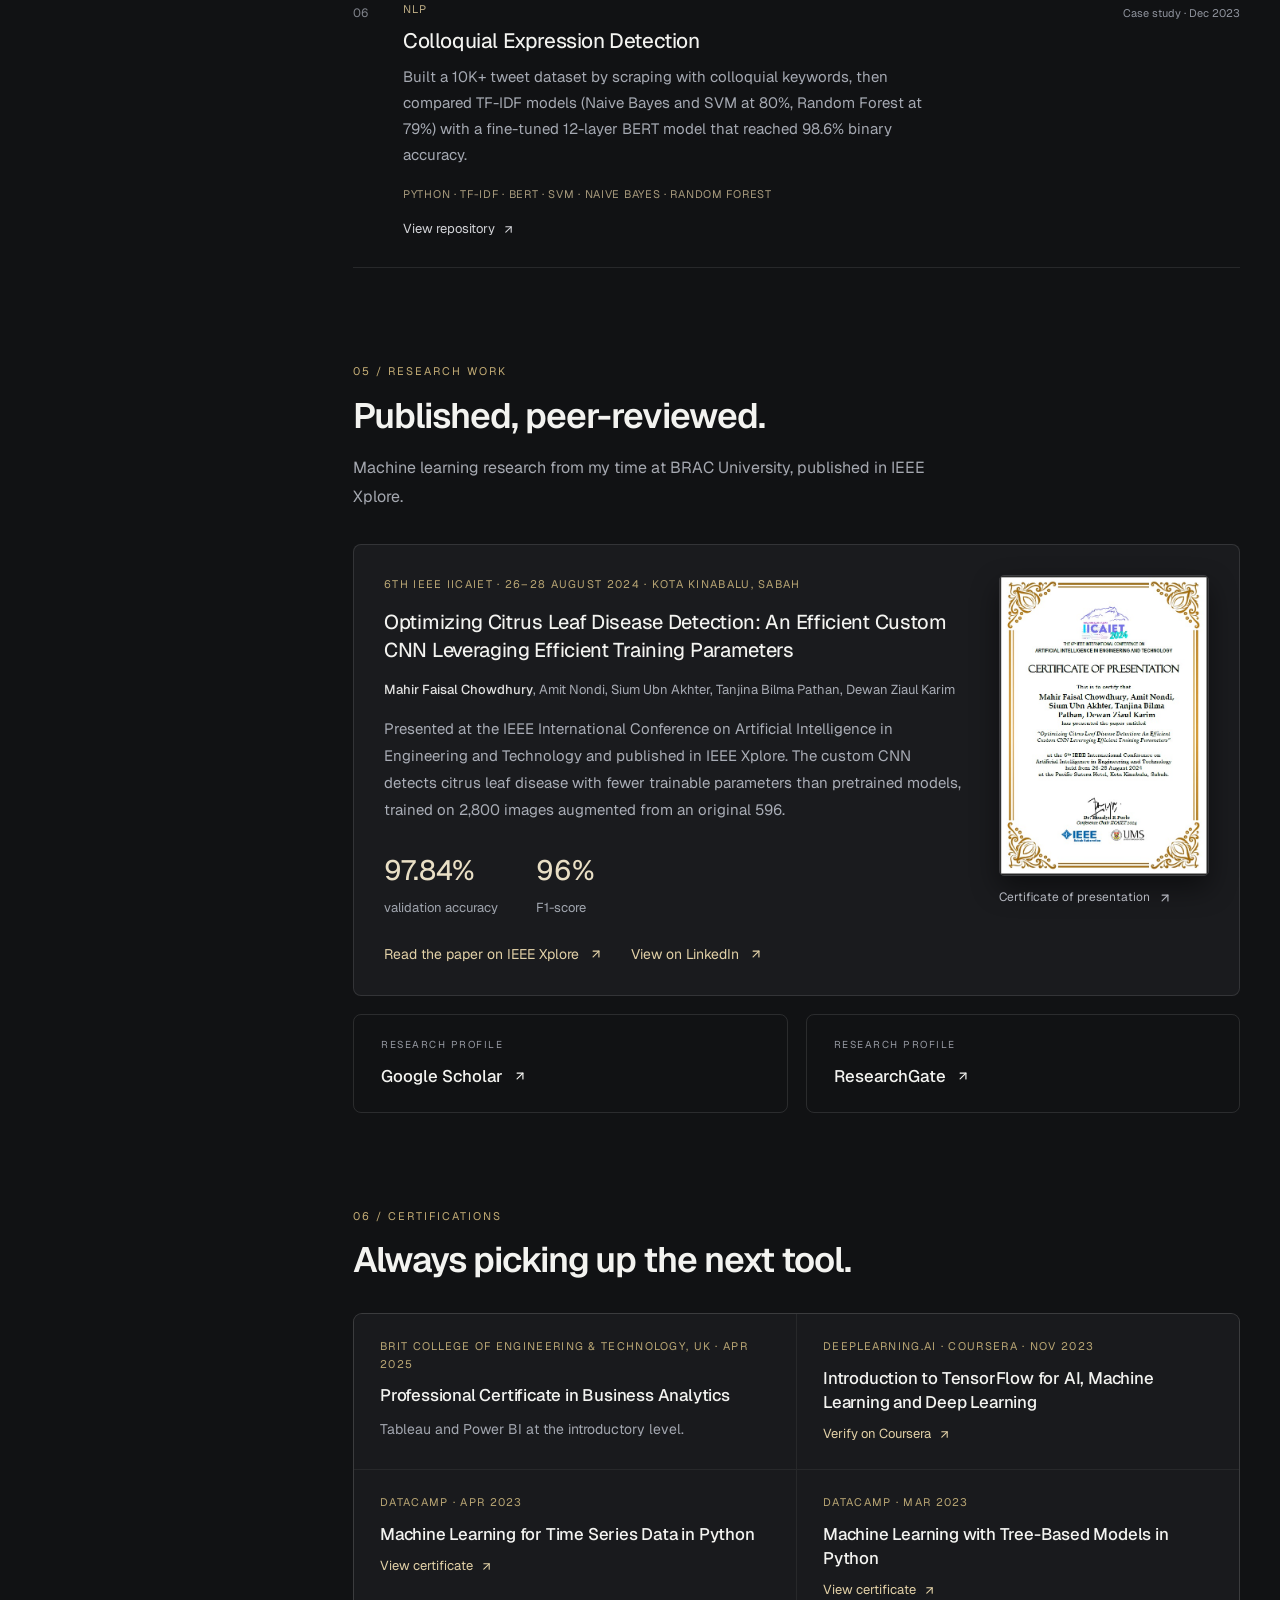
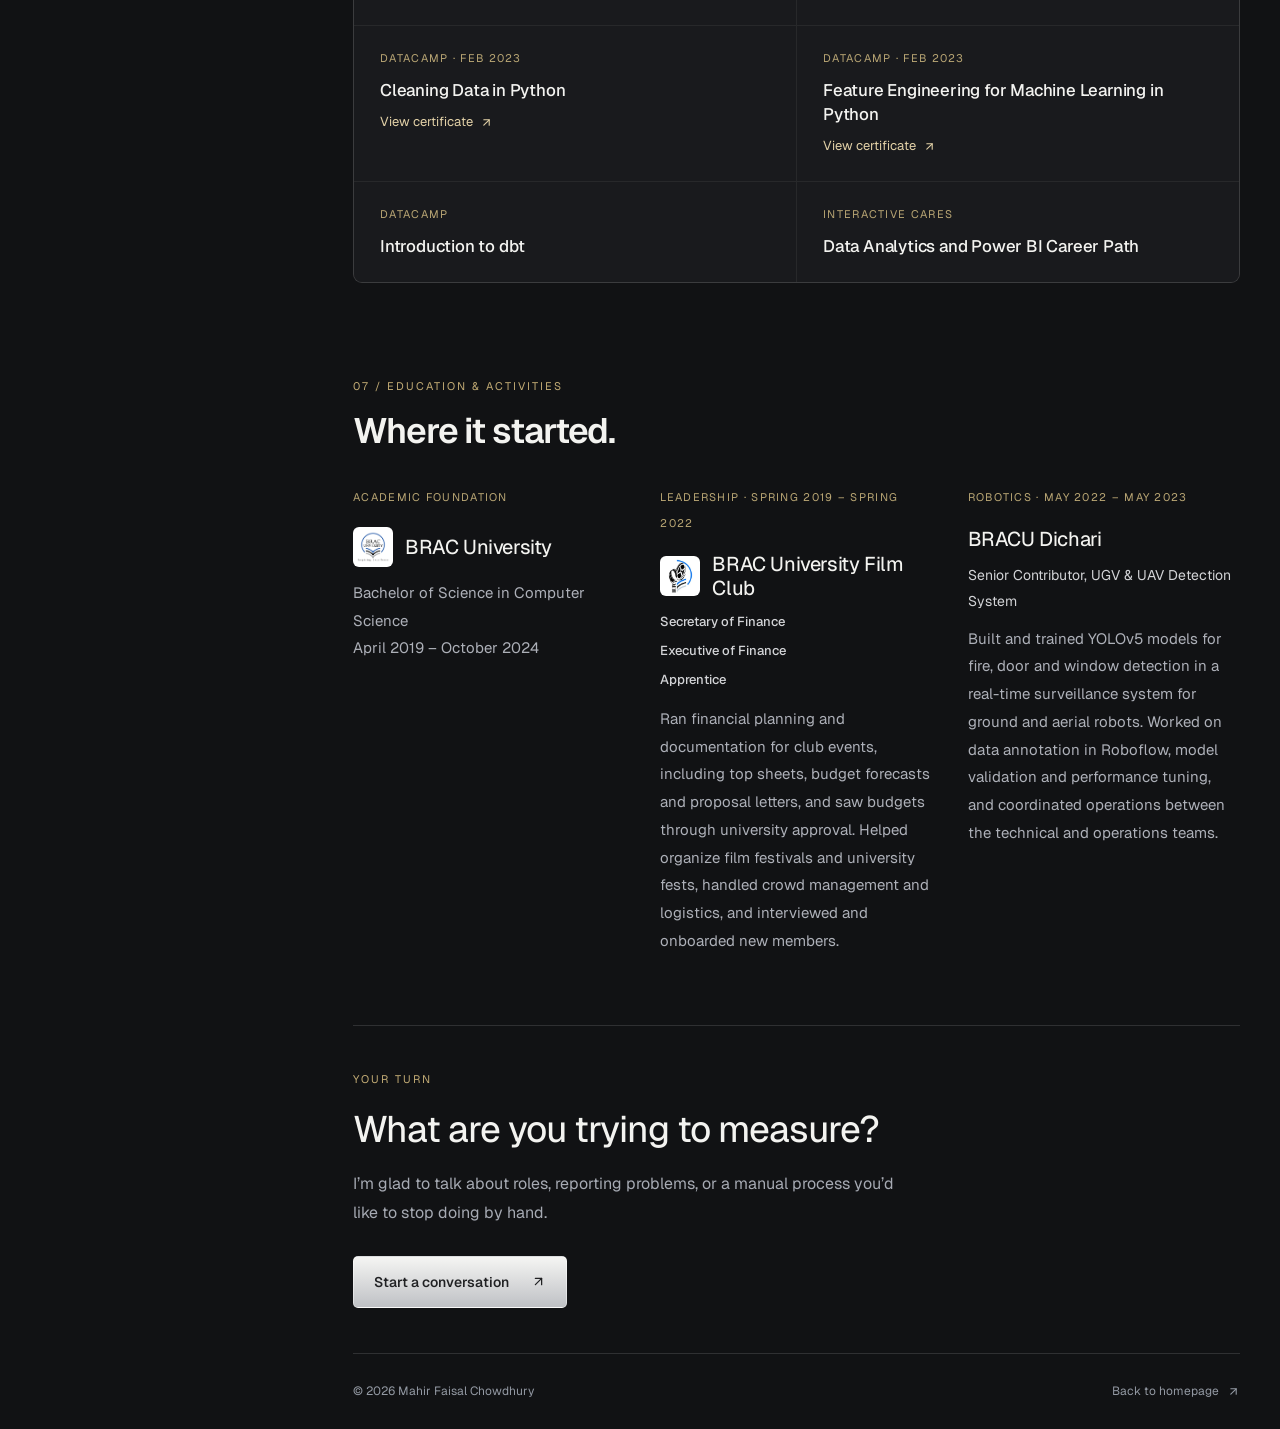
==== commit cefa558a: "Add Excel, Power BI, NLP and citrus projects, Dichari work and more certificates Co-Authored-By: Cla" ====
--- a/about.html
+++ b/about.html
@@ -92,7 +92,7 @@
           <span class="ap-index">02</span>
           <h3>Business intelligence</h3>
           <p>Dashboards and reports that non-technical teams can read and act on.</p>
-          <ul><li>Metabase</li><li>Looker Studio</li><li>Power BI</li><li>Excel (Pivot Tables, Power Query)</li><li>Google Sheets</li><li>Matplotlib</li><li>Data storytelling</li></ul>
+          <ul><li>Metabase</li><li>Looker Studio</li><li>Power BI (DAX)</li><li>Tableau</li><li>Excel (Pivot Tables, Power Query)</li><li>Google Sheets</li><li>Matplotlib</li><li>Data storytelling</li></ul>
         </article>
         <article class="ap-skill">
           <span class="ap-index">03</span>
@@ -104,10 +104,10 @@
           <span class="ap-index">04</span>
           <h3>Engineering &amp; machine learning</h3>
           <p>Databases, application code and models, from schema design to delivery.</p>
-          <ul><li>PostgreSQL</li><li>Supabase</li><li>BigQuery</li><li>React</li><li>Node.js</li><li>JavaScript</li><li>Pandas</li><li>Scikit-learn</li><li>TensorFlow</li><li>CNN</li><li>YOLO</li></ul>
-        </article>
-      </div>
-      <p class="ap-skill-note">Also in the toolbox: Java, HTML/CSS, Git, GitHub, Docker and Linux.</p>
+          <ul><li>PostgreSQL</li><li>Supabase</li><li>BigQuery</li><li>React</li><li>Node.js</li><li>JavaScript</li><li>Pandas</li><li>Scikit-learn</li><li>TensorFlow</li><li>CNN</li><li>YOLOv5</li><li>BERT</li><li>NLP (TF-IDF)</li><li>LIME</li></ul>
+        </article>
+      </div>
+      <p class="ap-skill-note">Also in the toolbox: Java, C, HTML/CSS, Git, GitHub, Docker, Linux, Google Cloud Platform and Roboflow.</p>
     </section>
 
     <!-- Experience -->
@@ -256,6 +256,60 @@
           </div>
           <span class="ap-project-type">Dashboard · Sep 2025</span>
         </article>
+        <article class="ap-archive-row">
+          <div class="ap-archive-number">03</div>
+          <div>
+            <div class="ap-archive-category">Excel</div>
+            <h3>Dengue Report Analysis Dashboard</h3>
+            <p>An interactive Pivot Table and KPI dashboard on dengue patient data, cleaned with Power Query. 97% of positive cases were detected early, adults aged 30 to 50 and women were most affected, and Jatrabari and Demra had the highest positivity rates.</p>
+            <div class="ap-archive-tools">EXCEL · PIVOT TABLES · POWER QUERY · KPI REPORTING</div>
+            <div class="ap-archive-links">
+              <a href="https://github.com/Mahirtayeb1/Dengue-Report-Analysis-Dashboard-using-Excel" target="_blank" rel="noopener">View repository <svg width="13" height="13" aria-hidden="true"><use href="#i-arrow"/></svg></a>
+            </div>
+          </div>
+          <span class="ap-project-type">Dashboard · Jun 2025</span>
+        </article>
+        <article class="ap-archive-row">
+          <div class="ap-archive-number">04</div>
+          <div>
+            <div class="ap-archive-category">Power BI</div>
+            <h3>Pizza Store Sales Analysis</h3>
+            <p>Analyzed 48K+ rows of sales: Thai Chicken Pizza was the top seller at 6% of revenue, 12–5 PM drove over 35% of daily sales and July was the strongest month. Fixed inconsistent date formats across 29K+ rows with Power Query and M code.</p>
+            <div class="ap-archive-tools">POWER BI · DAX · POWER QUERY · DATA STORYTELLING</div>
+            <div class="ap-archive-links">
+              <a href="https://github.com/Mahirtayeb1/Pizza_Store_Sales_Data_Analysis" target="_blank" rel="noopener">View repository <svg width="13" height="13" aria-hidden="true"><use href="#i-arrow"/></svg></a>
+              <a href="https://medium.com/@mahirrfaisal07/pizza-sales-analysis-using-power-bi-6bb893920da4" target="_blank" rel="noopener">Read on Medium <svg width="13" height="13" aria-hidden="true"><use href="#i-arrow"/></svg></a>
+            </div>
+          </div>
+          <span class="ap-project-type">Dashboard · Apr 2025</span>
+        </article>
+        <article class="ap-archive-row">
+          <div class="ap-archive-number">05</div>
+          <div>
+            <div class="ap-archive-category">Computer vision</div>
+            <h3>Citrus Leaf Disease Detection using CNN</h3>
+            <p>A custom CNN trained on Google Cloud. The Augmentor library grew the dataset from 596 to 2,800 images, and LIME explains the predictions. It reached 97.84% validation accuracy and a 96% F1-score with fewer parameters than pretrained models, and became my IEEE paper.</p>
+            <div class="ap-archive-tools">PYTHON · TENSORFLOW · DATA AUGMENTATION · LIME</div>
+            <div class="ap-archive-links">
+              <a href="https://github.com/Mahirtayeb1/Citrus-Leaf-Disease-Detection-Using-CNN" target="_blank" rel="noopener">View repository <svg width="13" height="13" aria-hidden="true"><use href="#i-arrow"/></svg></a>
+              <a href="https://ieeexplore.ieee.org/document/10730688" target="_blank" rel="noopener">Read the paper <svg width="13" height="13" aria-hidden="true"><use href="#i-arrow"/></svg></a>
+            </div>
+          </div>
+          <span class="ap-project-type">Research · Jan 2024</span>
+        </article>
+        <article class="ap-archive-row">
+          <div class="ap-archive-number">06</div>
+          <div>
+            <div class="ap-archive-category">NLP</div>
+            <h3>Colloquial Expression Detection</h3>
+            <p>Built a 10K+ tweet dataset by scraping with colloquial keywords, then compared TF-IDF models (Naive Bayes and SVM at 80%, Random Forest at 79%) with a fine-tuned 12-layer BERT model that reached 98.6% binary accuracy.</p>
+            <div class="ap-archive-tools">PYTHON · TF-IDF · BERT · SVM · NAIVE BAYES · RANDOM FOREST</div>
+            <div class="ap-archive-links">
+              <a href="https://github.com/Mahirtayeb1/cse431_Colloquial-Expression-Detection" target="_blank" rel="noopener">View repository <svg width="13" height="13" aria-hidden="true"><use href="#i-arrow"/></svg></a>
+            </div>
+          </div>
+          <span class="ap-project-type">Case study · Dec 2023</span>
+        </article>
       </div>
     </section>
 
@@ -271,7 +325,7 @@
           <span class="ap-research-venue">6TH IEEE IICAIET · 26–28 AUGUST 2024 · KOTA KINABALU, SABAH</span>
           <h3>Optimizing Citrus Leaf Disease Detection: An Efficient Custom CNN Leveraging Efficient Training Parameters</h3>
           <p class="ap-authors"><strong>Mahir Faisal Chowdhury</strong>, Amit Nondi, Sium Ubn Akhter, Tanjina Bilma Pathan, Dewan Ziaul Karim</p>
-          <p>Presented at the IEEE International Conference on Artificial Intelligence in Engineering and Technology and published in IEEE Xplore. The custom CNN detects citrus leaf disease with fewer trainable parameters than pretrained models.</p>
+          <p>Presented at the IEEE International Conference on Artificial Intelligence in Engineering and Technology and published in IEEE Xplore. The custom CNN detects citrus leaf disease with fewer trainable parameters than pretrained models, trained on 2,800 images augmented from an original 596.</p>
           <div class="ap-research-stats">
             <span><strong>97.84%</strong> validation accuracy</span>
             <span><strong>96%</strong> F1-score</span>
@@ -310,8 +364,24 @@
           <a href="https://coursera.org/verify/R6XHXTLAG6DP" target="_blank" rel="noopener">Verify on Coursera <svg width="13" height="13" aria-hidden="true"><use href="#i-arrow"/></svg></a>
         </article>
         <article>
+          <span>DATACAMP · APR 2023</span>
+          <h3>Machine Learning for Time Series Data in Python</h3>
+          <a href="https://drive.google.com/file/d/1zk_RYCI1BpCCzD8zvKWddazBwBoKWnpy/view" target="_blank" rel="noopener">View certificate <svg width="13" height="13" aria-hidden="true"><use href="#i-arrow"/></svg></a>
+        </article>
+        <article>
+          <span>DATACAMP · MAR 2023</span>
+          <h3>Machine Learning with Tree-Based Models in Python</h3>
+          <a href="https://drive.google.com/file/d/16EutTSzQviIOUL_zYl_9DPPuZEdED1Na/view" target="_blank" rel="noopener">View certificate <svg width="13" height="13" aria-hidden="true"><use href="#i-arrow"/></svg></a>
+        </article>
+        <article>
+          <span>DATACAMP · FEB 2023</span>
+          <h3>Cleaning Data in Python</h3>
+          <a href="https://drive.google.com/file/d/11lvZR9xq4B7nZVBQGYzjyQ1vGiZIyz-6/view" target="_blank" rel="noopener">View certificate <svg width="13" height="13" aria-hidden="true"><use href="#i-arrow"/></svg></a>
+        </article>
+        <article>
           <span>DATACAMP · FEB 2023</span>
           <h3>Feature Engineering for Machine Learning in Python</h3>
+          <a href="https://drive.google.com/file/d/1CVUMTaUhn5AsurrC8AaGM-5FDwNR9-bM/view" target="_blank" rel="noopener">View certificate <svg width="13" height="13" aria-hidden="true"><use href="#i-arrow"/></svg></a>
         </article>
         <article>
           <span>DATACAMP</span>
@@ -334,7 +404,7 @@
         <article>
           <span>ACADEMIC FOUNDATION</span>
           <h3><img class="ap-edu-logo" src="assets/logo-brac.png" alt="" width="40" height="40">BRAC University</h3>
-          <p>Bachelor of Science in Computer Science<br>Completed October 2024</p>
+          <p>Bachelor of Science in Computer Science<br>April 2019 – October 2024</p>
         </article>
         <article>
           <span>LEADERSHIP · SPRING 2019 – SPRING 2022</span>
@@ -344,12 +414,13 @@
             <li><strong>Executive of Finance</strong></li>
             <li><strong>Apprentice</strong></li>
           </ul>
-          <p>Managed budgets, forecasts and financial documentation for club events and film festivals, and interviewed and onboarded new members.</p>
-        </article>
-        <article>
-          <span>CONTRIBUTOR · MAY 2022 – MAY 2023</span>
-          <h3>BRACU DICHARI</h3>
-          <p>Senior Contributor</p>
+          <p>Ran financial planning and documentation for club events, including top sheets, budget forecasts and proposal letters, and saw budgets through university approval. Helped organize film festivals and university fests, handled crowd management and logistics, and interviewed and onboarded new members.</p>
+        </article>
+        <article id="dichari">
+          <span>ROBOTICS · MAY 2022 – MAY 2023</span>
+          <h3>BRACU Dichari</h3>
+          <p class="ap-subrole">Senior Contributor, UGV &amp; UAV Detection System</p>
+          <p>Built and trained YOLOv5 models for fire, door and window detection in a real-time surveillance system for ground and aerial robots. Worked on data annotation in Roboflow, model validation and performance tuning, and coordinated operations between the technical and operations teams.</p>
         </article>
       </div>
     </section>
--- a/styles.css
+++ b/styles.css
@@ -213,6 +213,28 @@
 .metric-suffix { font-size: .55em; letter-spacing: -1px; }
 .metric-caption { margin-top: 14px; color: var(--fg-muted); font-size: .9rem; line-height: 1.5; }
 
+/* More projects */
+.more-work { margin-top: 56px; }
+.more-work-head { display: flex; flex-wrap: wrap; justify-content: space-between; align-items: center; gap: 16px; margin-bottom: 22px; }
+.more-work-head .eyebrow { margin-bottom: 0; }
+.more-grid { display: grid; grid-template-columns: repeat(4, 1fr); gap: 18px; }
+.mini-project {
+  display: flex; flex-direction: column; padding: 26px 24px;
+  background: var(--bg-raised); border: 1px solid var(--line); border-radius: var(--radius);
+  transition: border-color .3s, transform .3s;
+}
+.mini-project:hover { border-color: #e0c27855; transform: translateY(-2px); }
+.mini-kicker { color: var(--gold-soft); font-size: .68rem; font-weight: 500; letter-spacing: 1.5px; }
+.mini-project h3 { margin-top: 14px; font-size: 1.15rem; }
+.mini-metric {
+  margin-top: 26px; font-size: 2.6rem; line-height: 1; letter-spacing: -2px;
+  color: transparent; background: linear-gradient(#fff, #a5a6a9);
+  -webkit-background-clip: text; background-clip: text;
+}
+.mini-caption { margin-top: 10px; color: var(--fg-muted); font-size: .85rem; line-height: 1.5; }
+.mini-link { display: inline-flex; align-items: center; gap: 8px; margin-top: auto; padding-top: 22px; color: #d2d3d8; font-size: .82rem; font-weight: 500; }
+.mini-project:hover .mini-link { color: var(--gold-soft); }
+
 /* Expertise */
 .expertise { display: grid; grid-template-columns: repeat(3, 1fr); gap: 18px; }
 .expertise-card {
@@ -363,6 +385,7 @@
   .project { grid-template-columns: 1fr; gap: 30px; }
   .project-stat { padding: 26px 0 0; border-left: 0; border-top: 1px solid var(--line); }
   .expertise { grid-template-columns: 1fr; }
+  .more-grid { grid-template-columns: 1fr 1fr; }
   .expertise-card h3 { margin-top: 26px; }
   .about, .contact { grid-template-columns: 1fr; gap: 56px; }
   .publication { grid-template-columns: 1fr; gap: 40px; }
@@ -388,5 +411,6 @@
   .publication { margin: 64px 18px 0; padding: 30px 25px; }
   .form-grid { grid-template-columns: 1fr; }
   .gallery-grid { grid-template-columns: 1fr; }
+  .more-grid { grid-template-columns: 1fr; }
   .footer { margin-top: 64px; }
 }
--- a/about.css
+++ b/about.css
@@ -132,6 +132,8 @@
 
 /* Education and research */
 .ap-education { display: grid; grid-template-columns: repeat(3, 1fr); gap: 35px; }
+.ap-education .ap-subrole { margin-bottom: 10px; color: #d3d4d7; font-size: .875rem; }
+#dichari { scroll-margin-top: 32px; }
 .ap-progression { display: grid; gap: 8px; margin-bottom: 14px; }
 .ap-progression li { display: flex; flex-wrap: wrap; justify-content: space-between; gap: 4px 12px; color: #9298a2; font-size: .8125rem; }
 .ap-progression strong { color: #d3d4d7; font-weight: 500; }
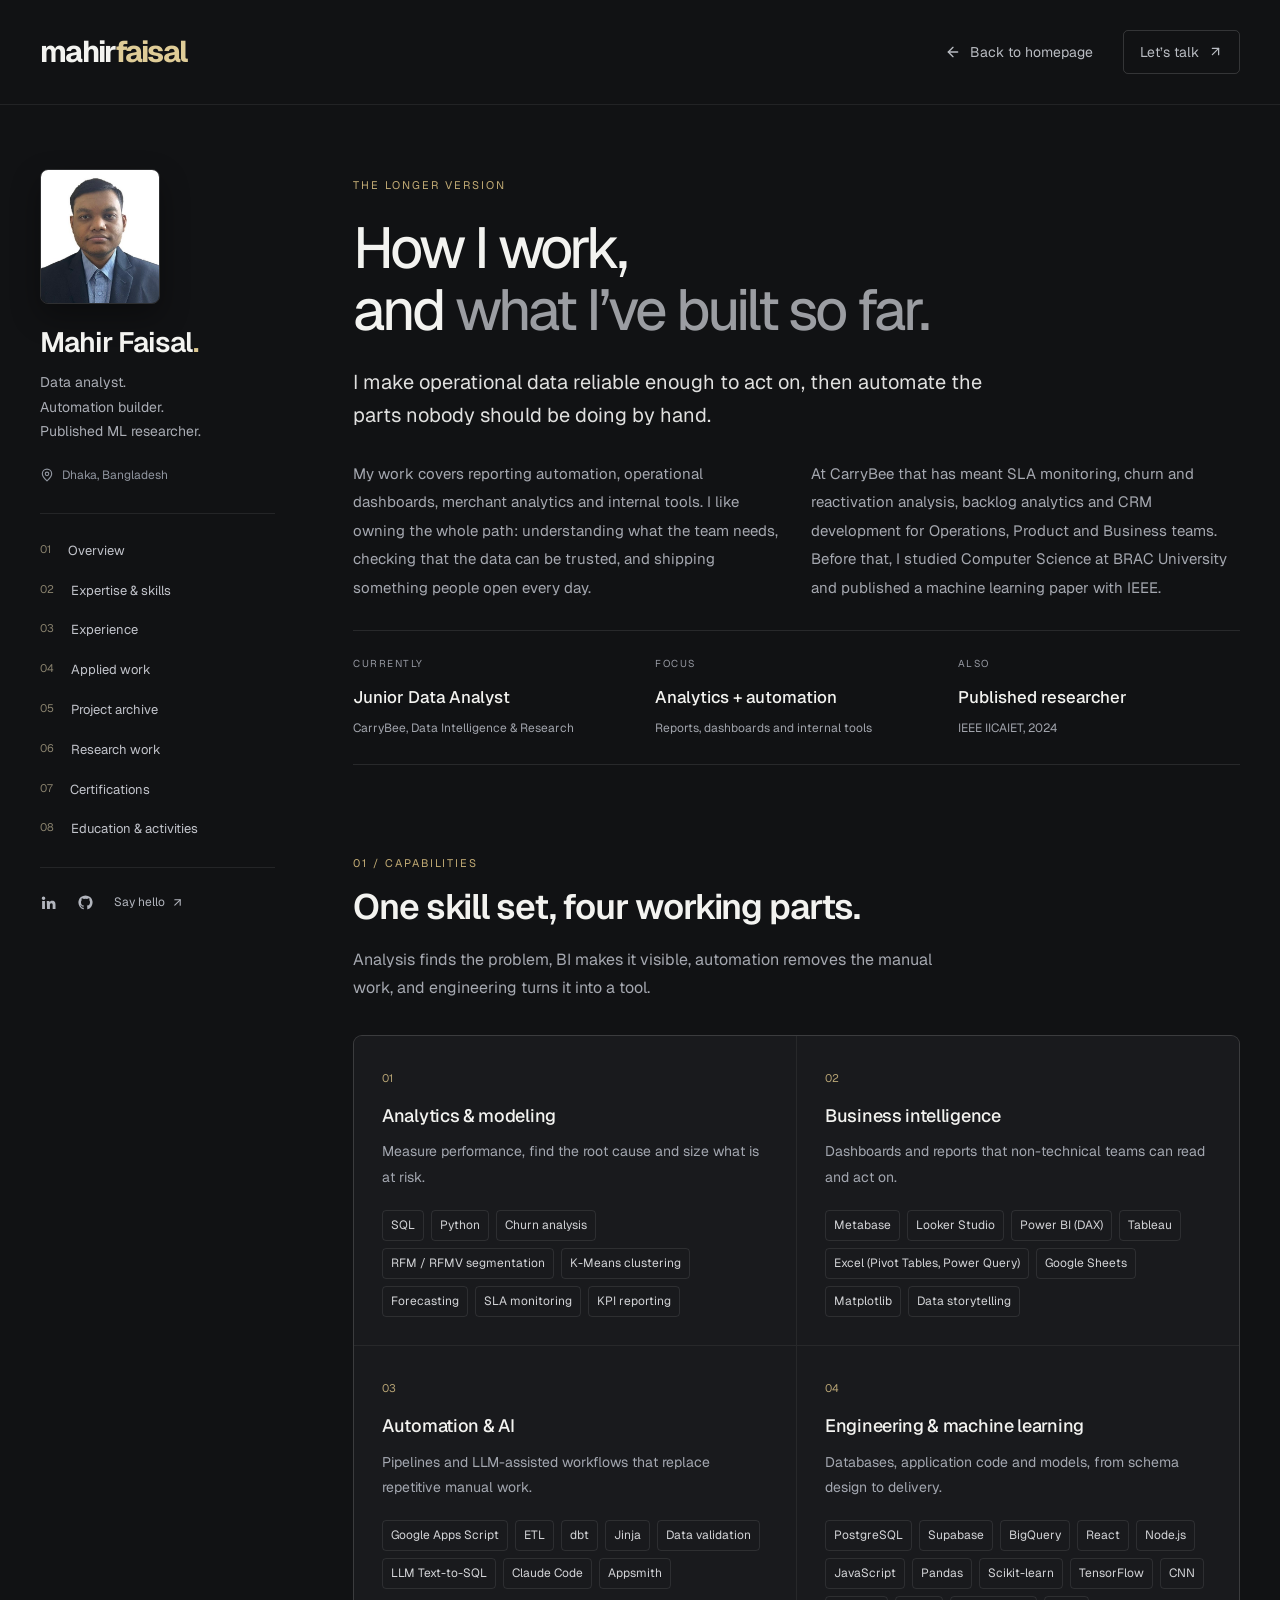
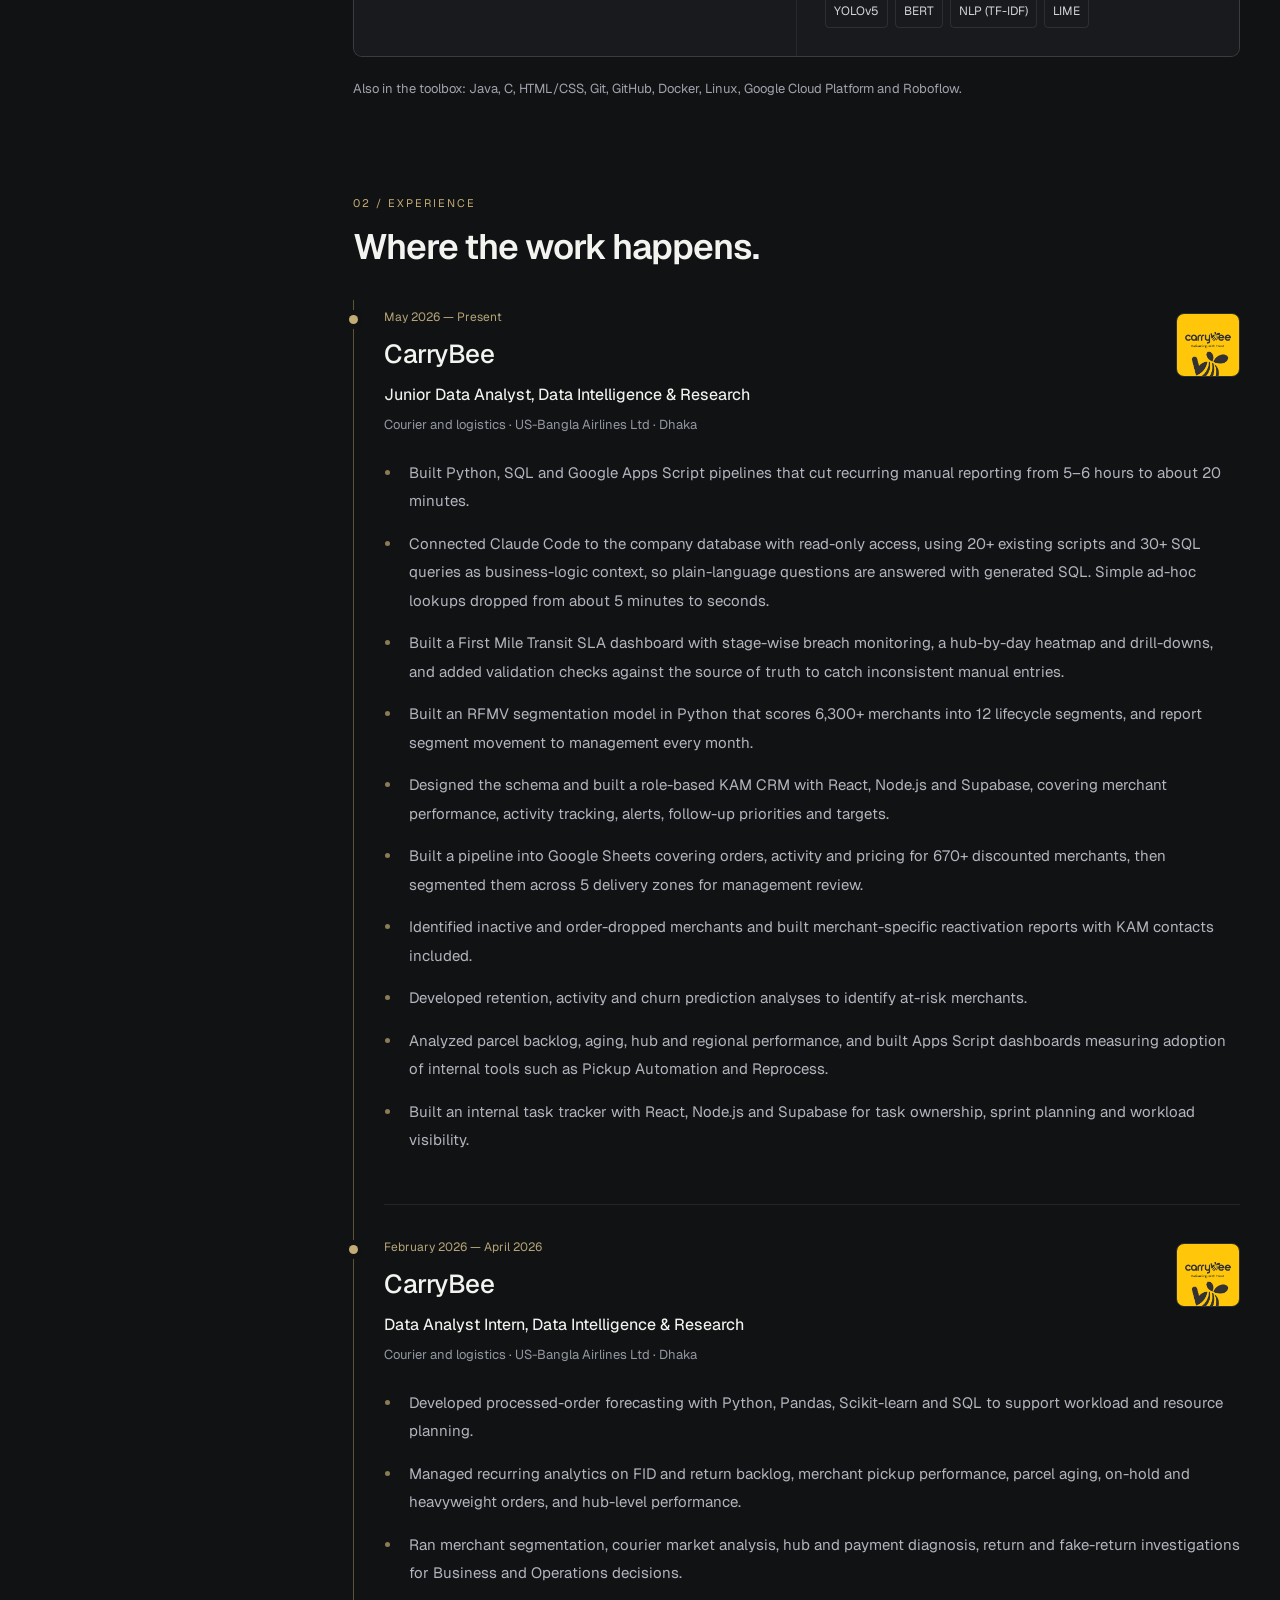
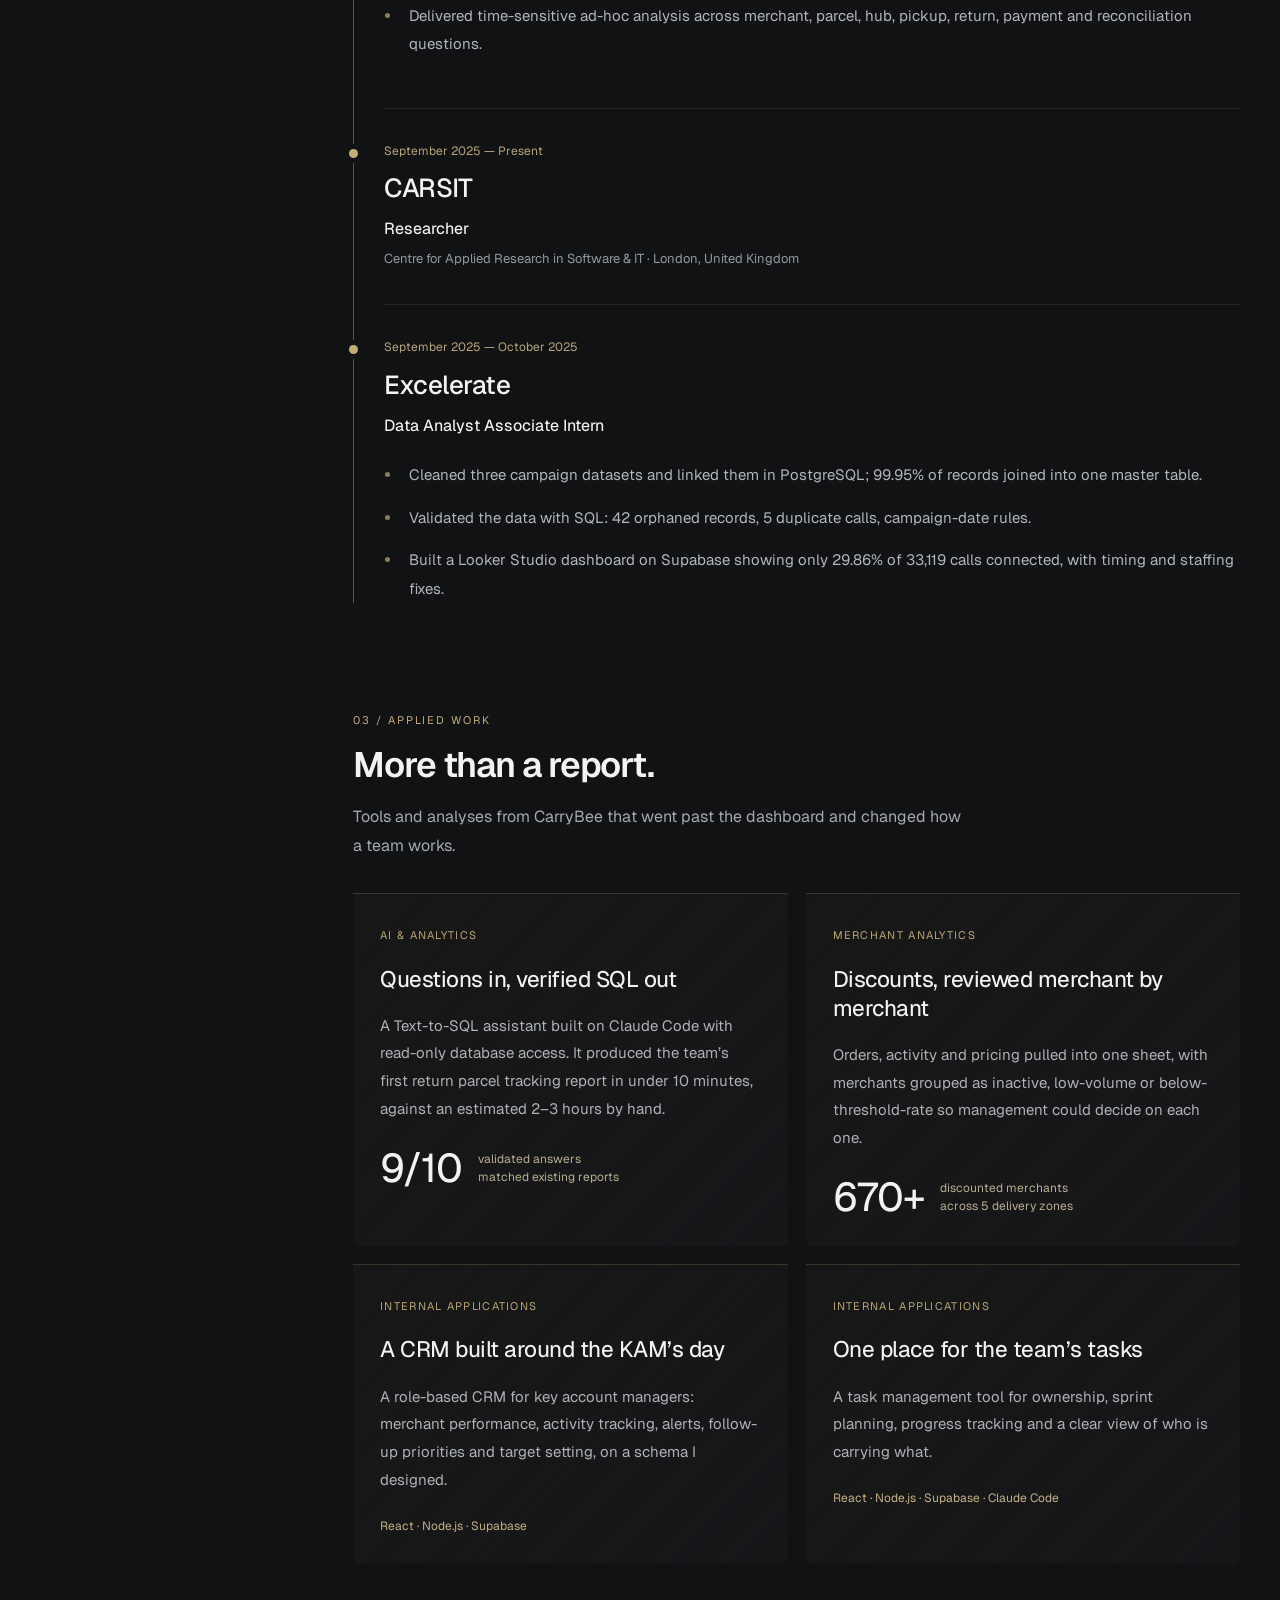
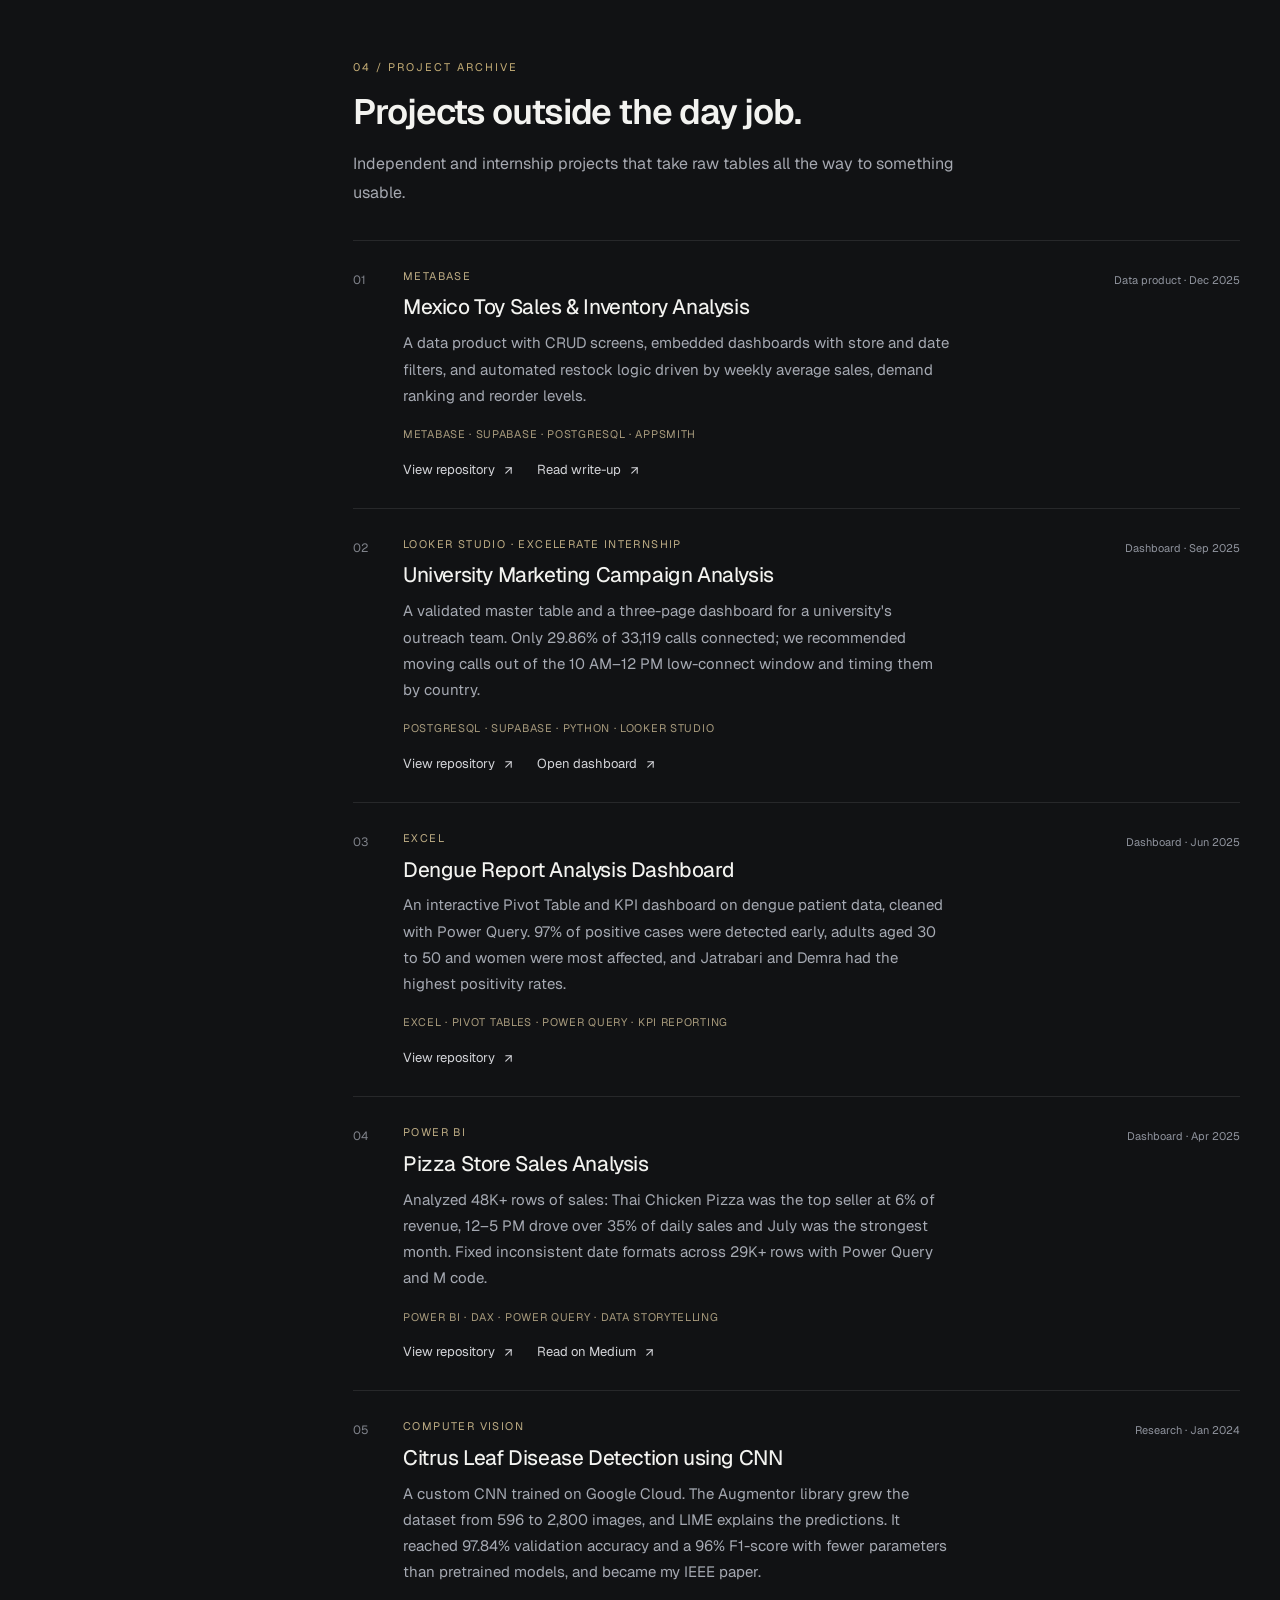
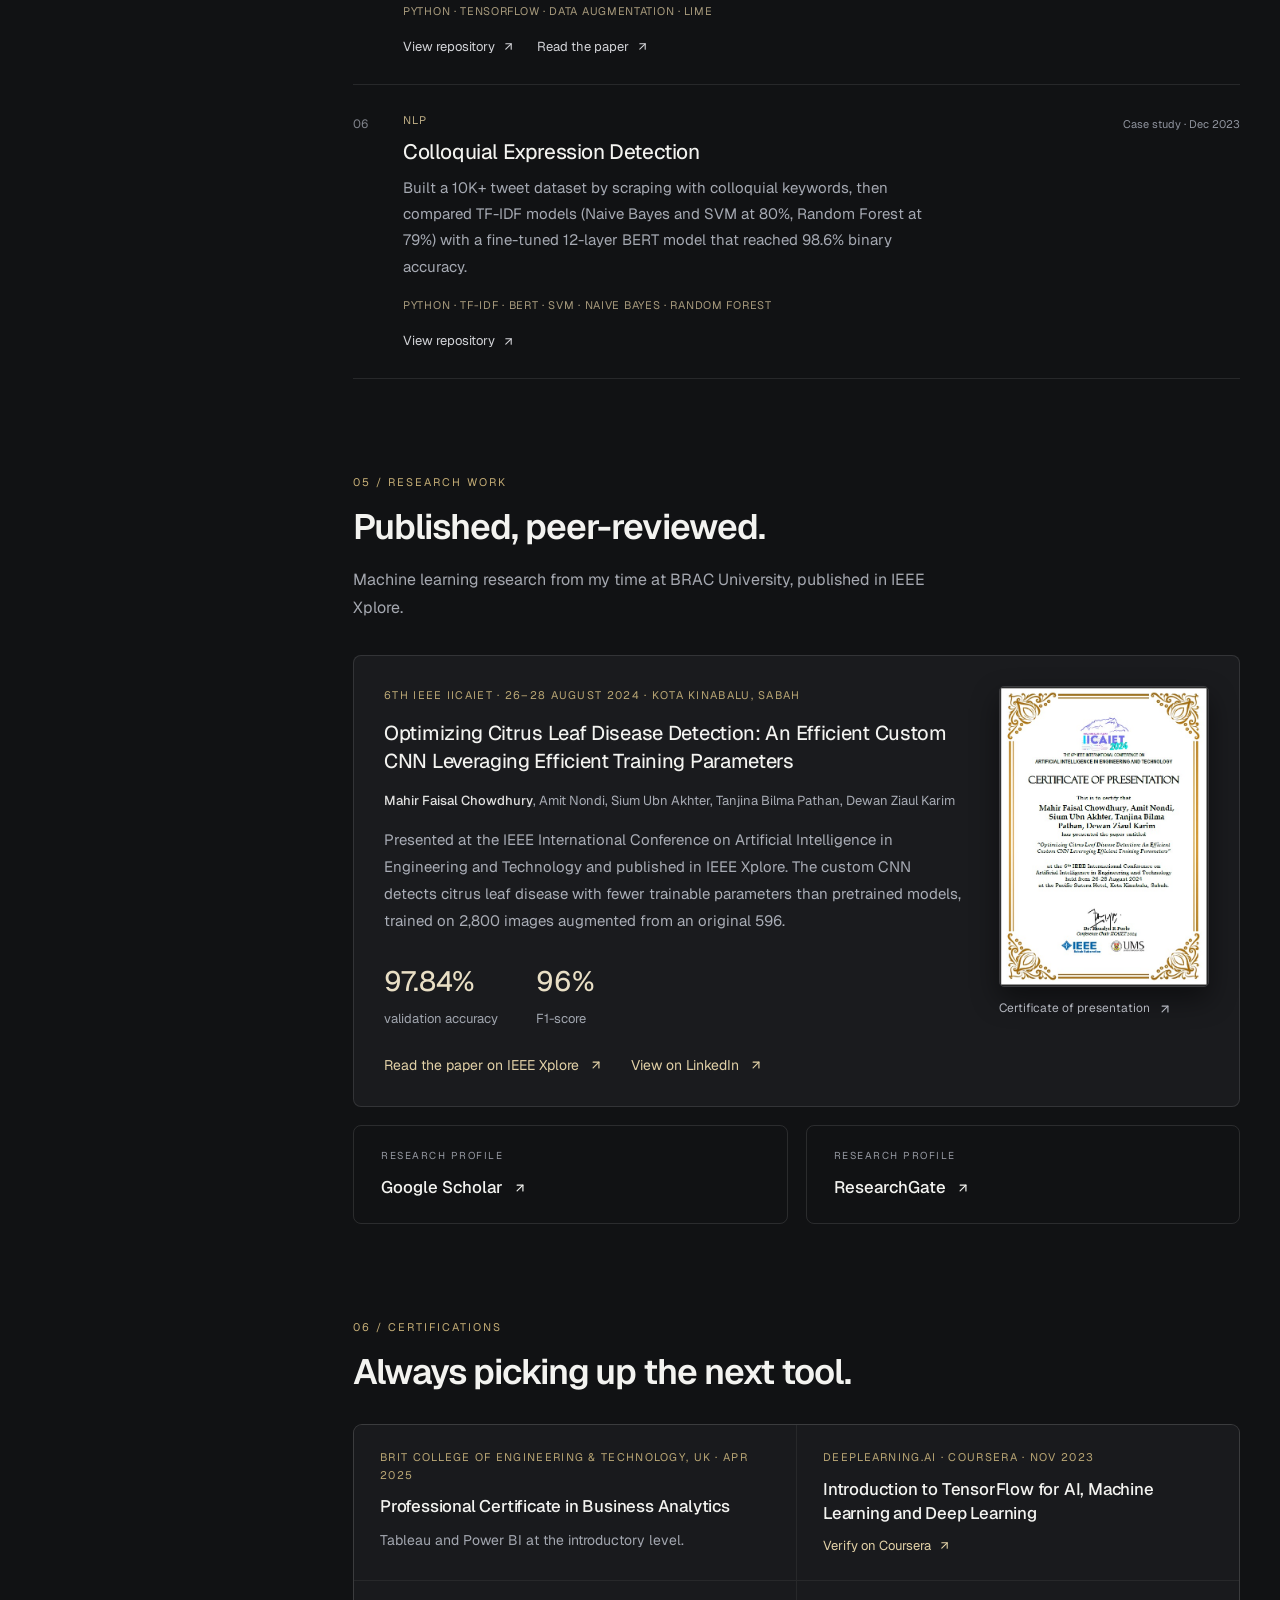
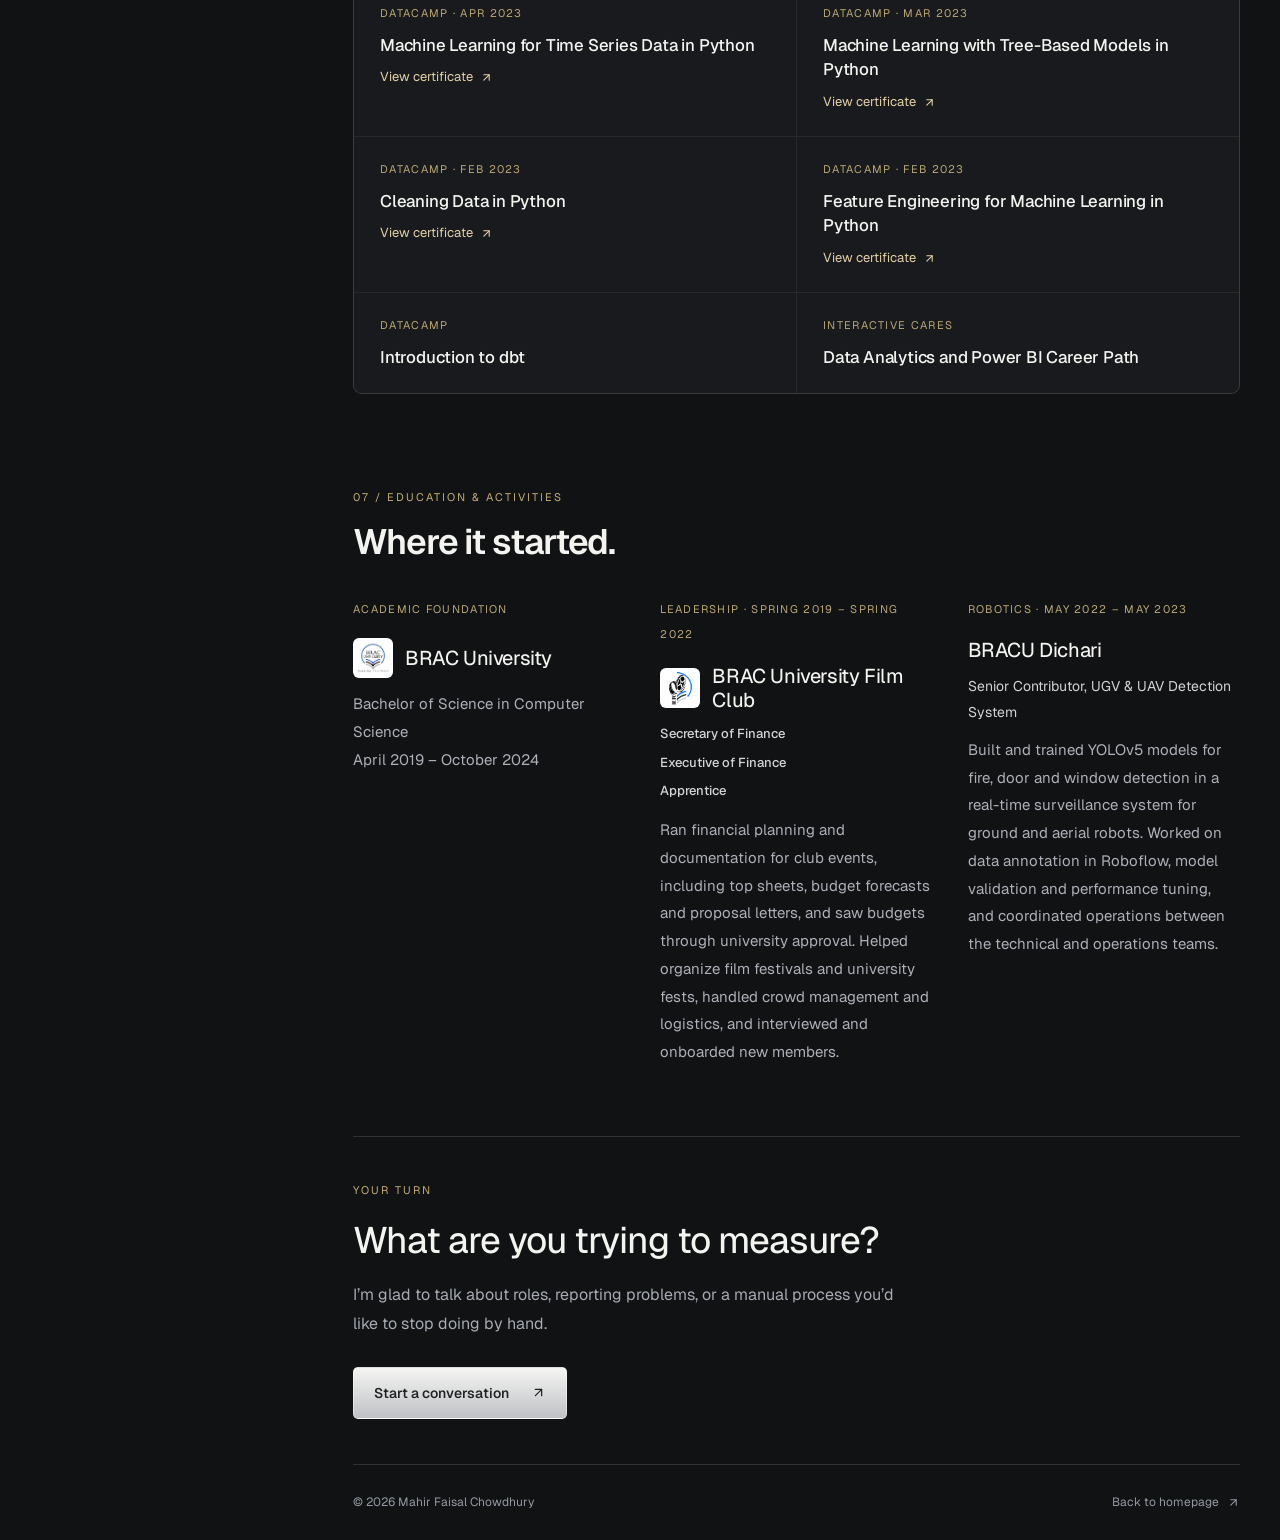
==== commit 4100b350: "Tighten Excelerate internship copy with figures from the project files Co-Authored-By: Claude Opus 5" ====
--- a/about.html
+++ b/about.html
@@ -179,7 +179,9 @@
           </div>
           <h4>Data Analyst Associate Intern</h4>
           <ul>
-            <li>Analyzed a university marketing and outreach campaign: merged campaign, outreach and applicant data with Python and SQL, then built a Looker Studio dashboard on 38K+ call logs. Details in the project archive below.</li>
+            <li>Cleaned three campaign datasets and linked them in PostgreSQL; 99.95% of records joined into one master table.</li>
+            <li>Validated the data with SQL: 42 orphaned records, 5 duplicate calls, campaign-date rules.</li>
+            <li>Built a Looker Studio dashboard on Supabase showing only 29.86% of 33,119 calls connected, with timing and staffing fixes.</li>
           </ul>
         </article>
       </div>
@@ -247,7 +249,7 @@
           <div>
             <div class="ap-archive-category">Looker Studio · Excelerate internship</div>
             <h3>University Marketing Campaign Analysis</h3>
-            <p>An ETL process that merged campaign, outreach and applicant data into a master table, removing 42 orphaned and 5 duplicate records, then a dashboard built on 38K+ call logs.</p>
+            <p>A validated master table and a three-page dashboard for a university's outreach team. Only 29.86% of 33,119 calls connected; we recommended moving calls out of the 10 AM–12 PM low-connect window and timing them by country.</p>
             <div class="ap-archive-tools">POSTGRESQL · SUPABASE · PYTHON · LOOKER STUDIO</div>
             <div class="ap-archive-links">
               <a href="https://github.com/Mahirtayeb1/University-Marketing-Campaign-Data-Analysis-Visualization" target="_blank" rel="noopener">View repository <svg width="13" height="13" aria-hidden="true"><use href="#i-arrow"/></svg></a>
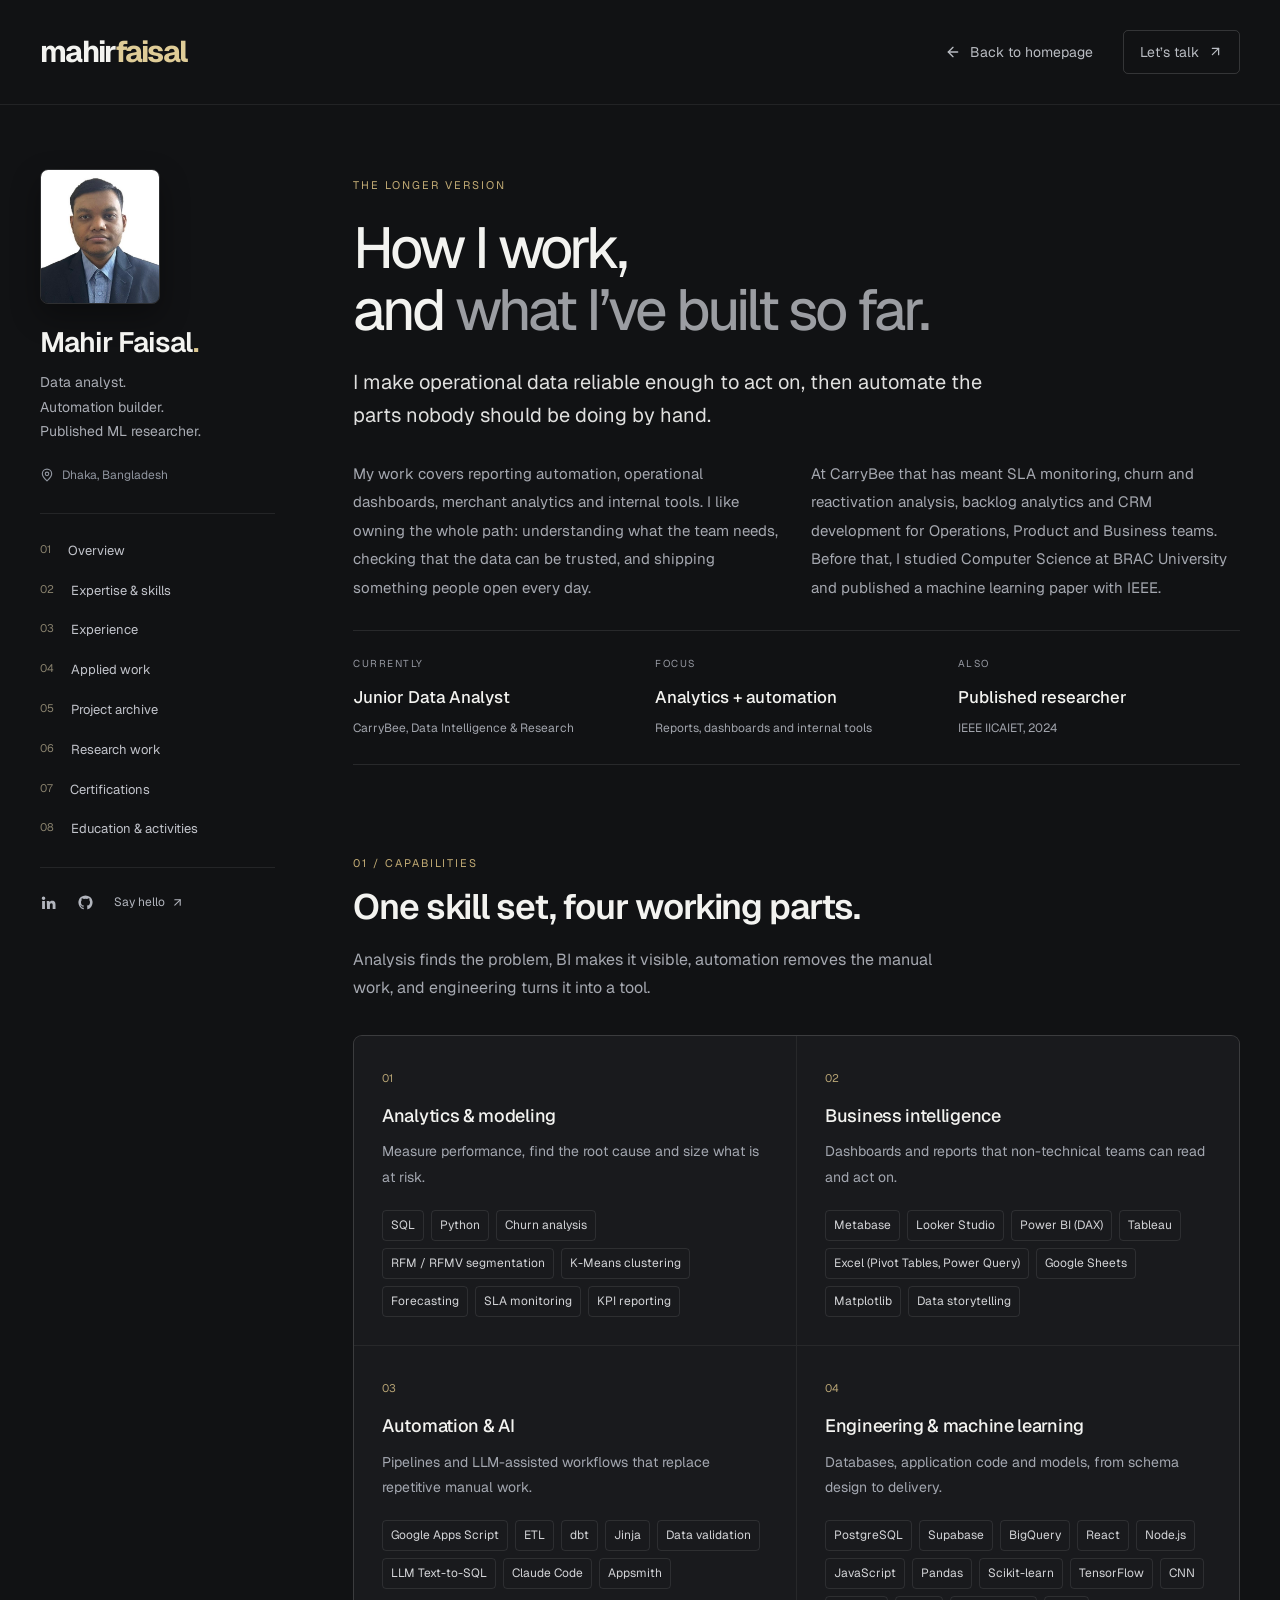
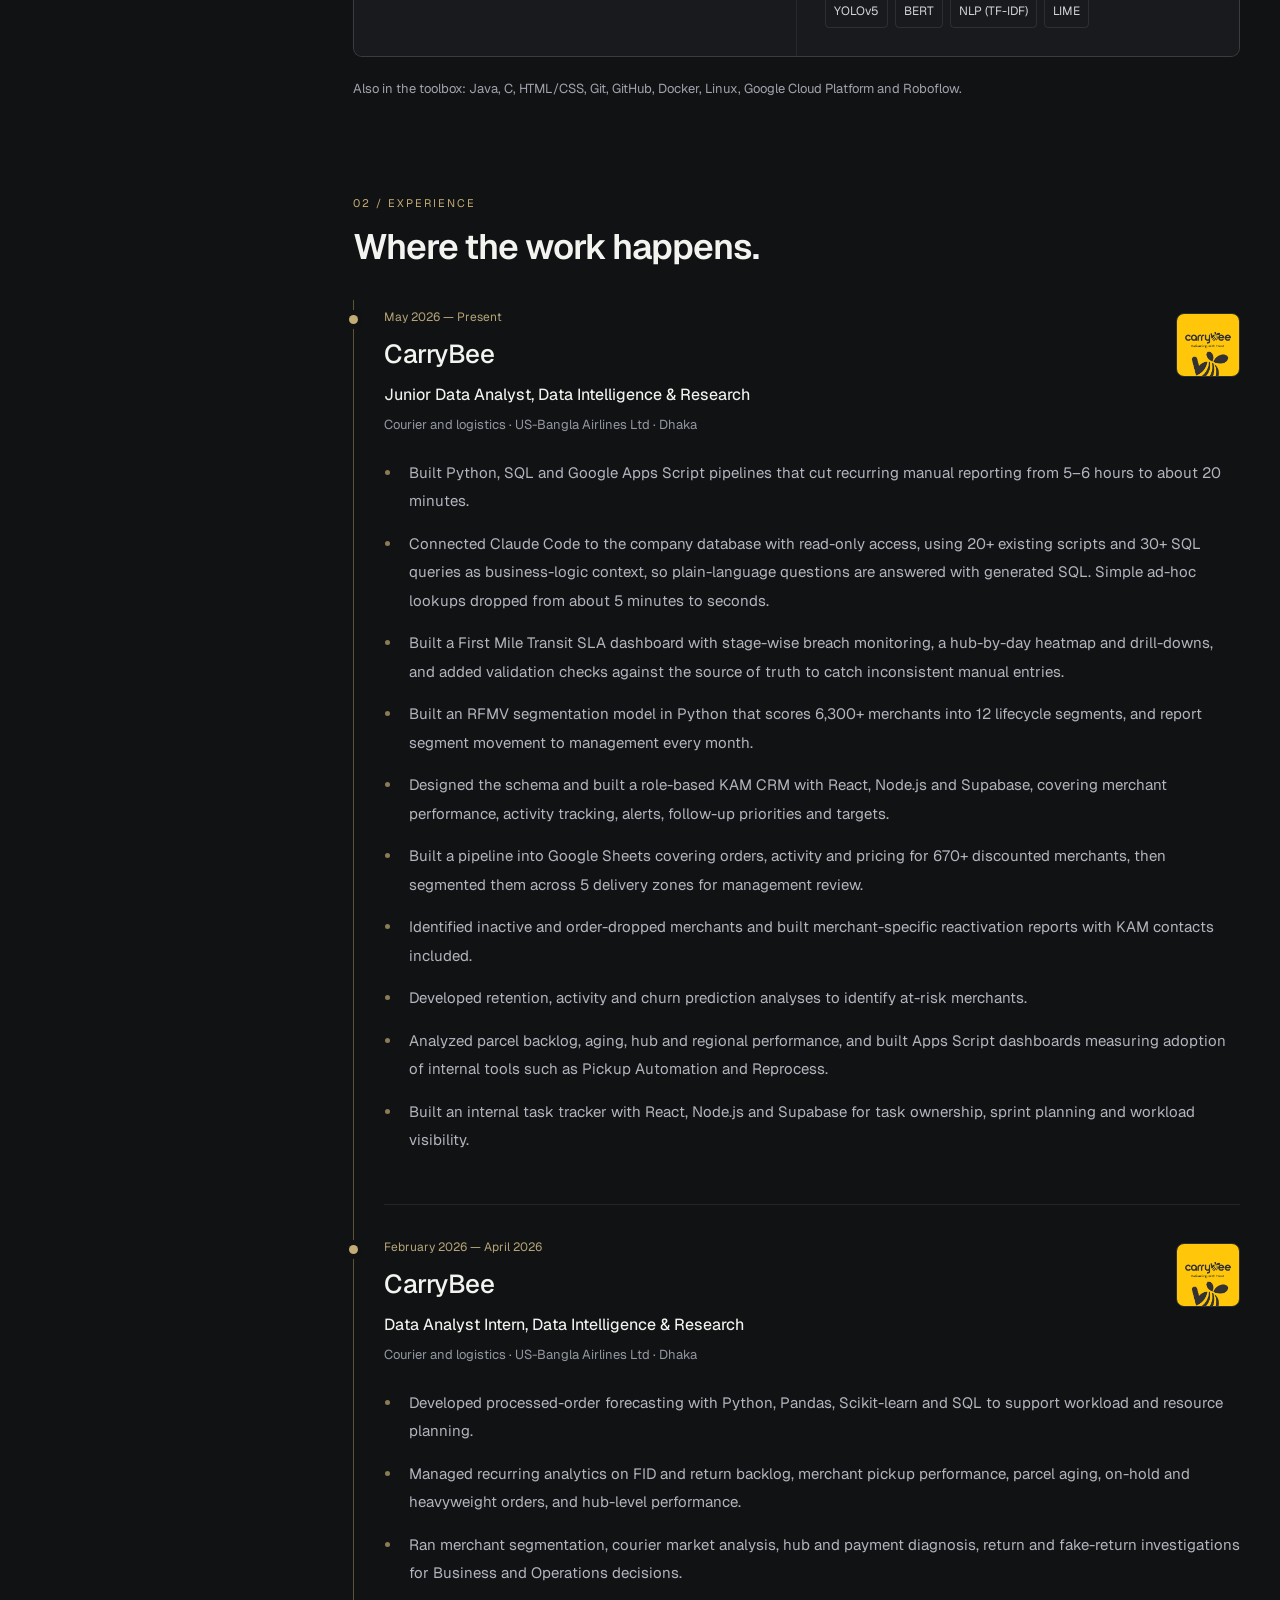
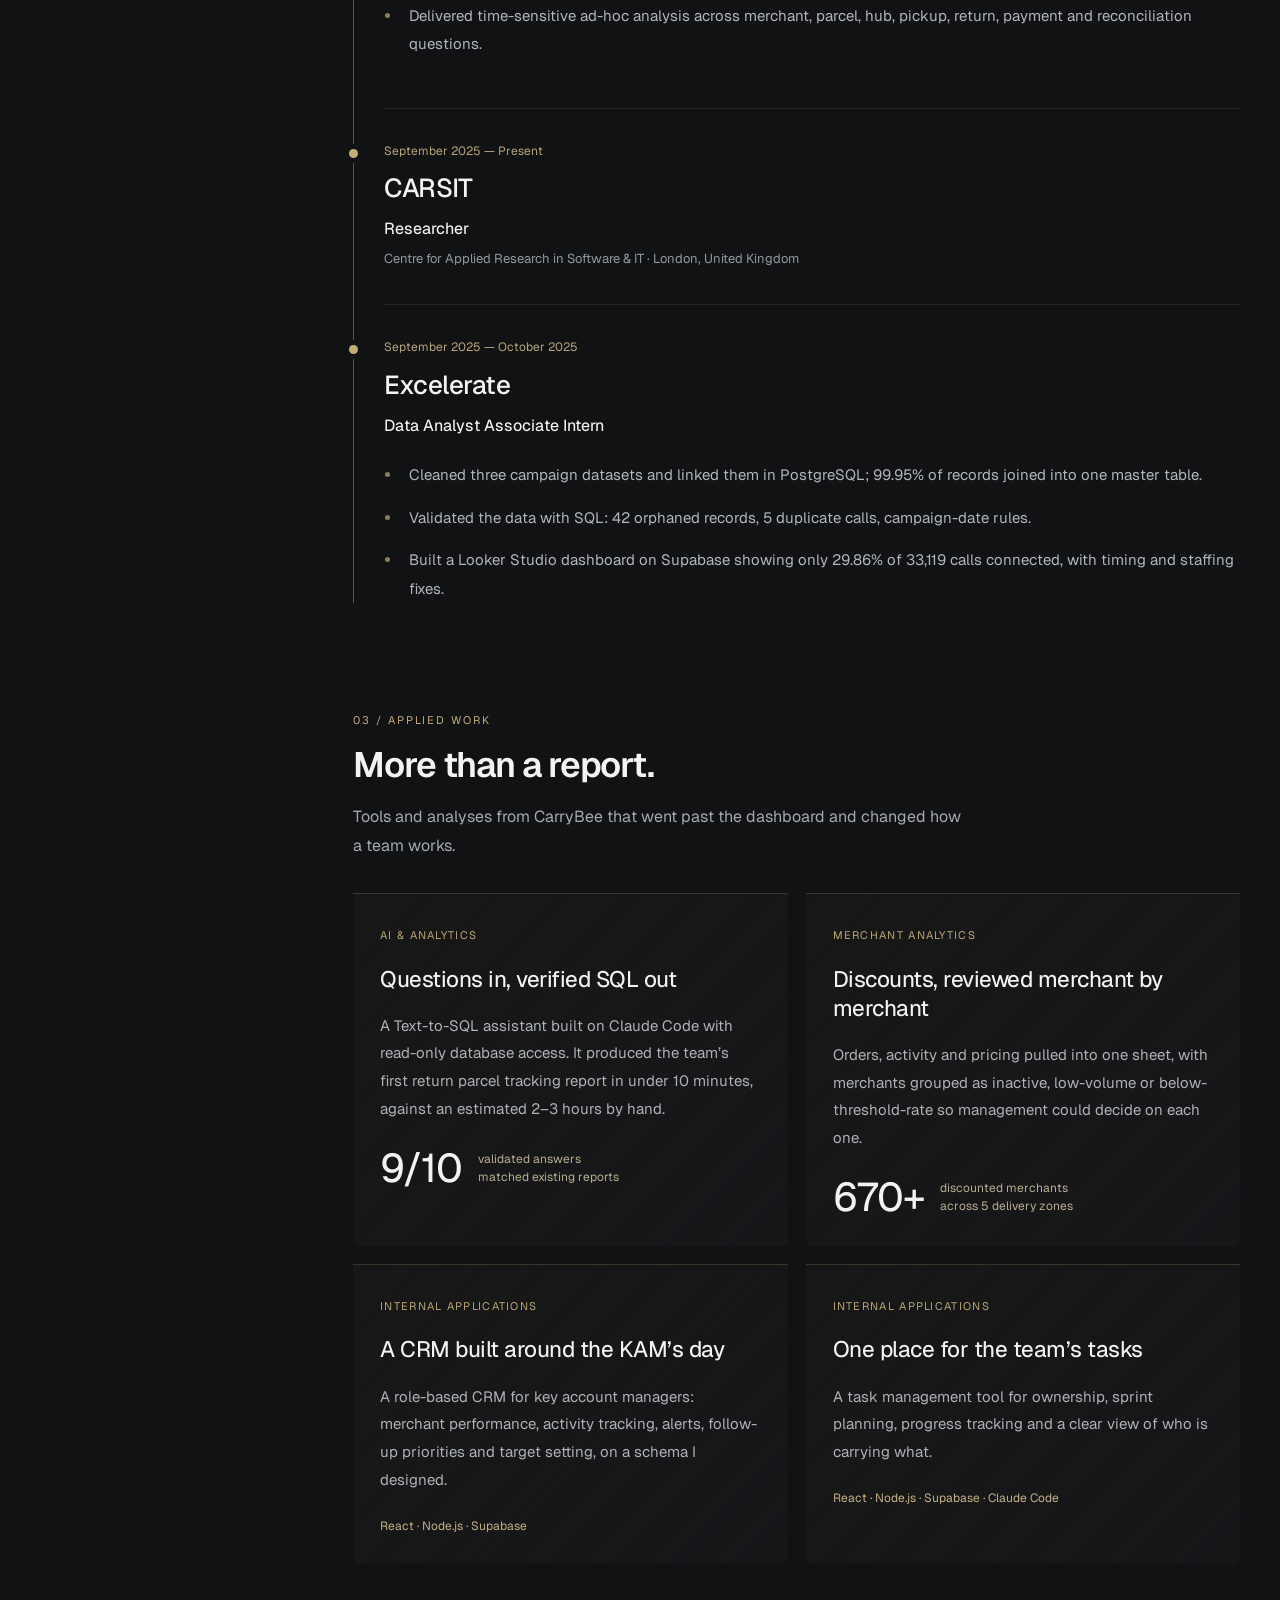
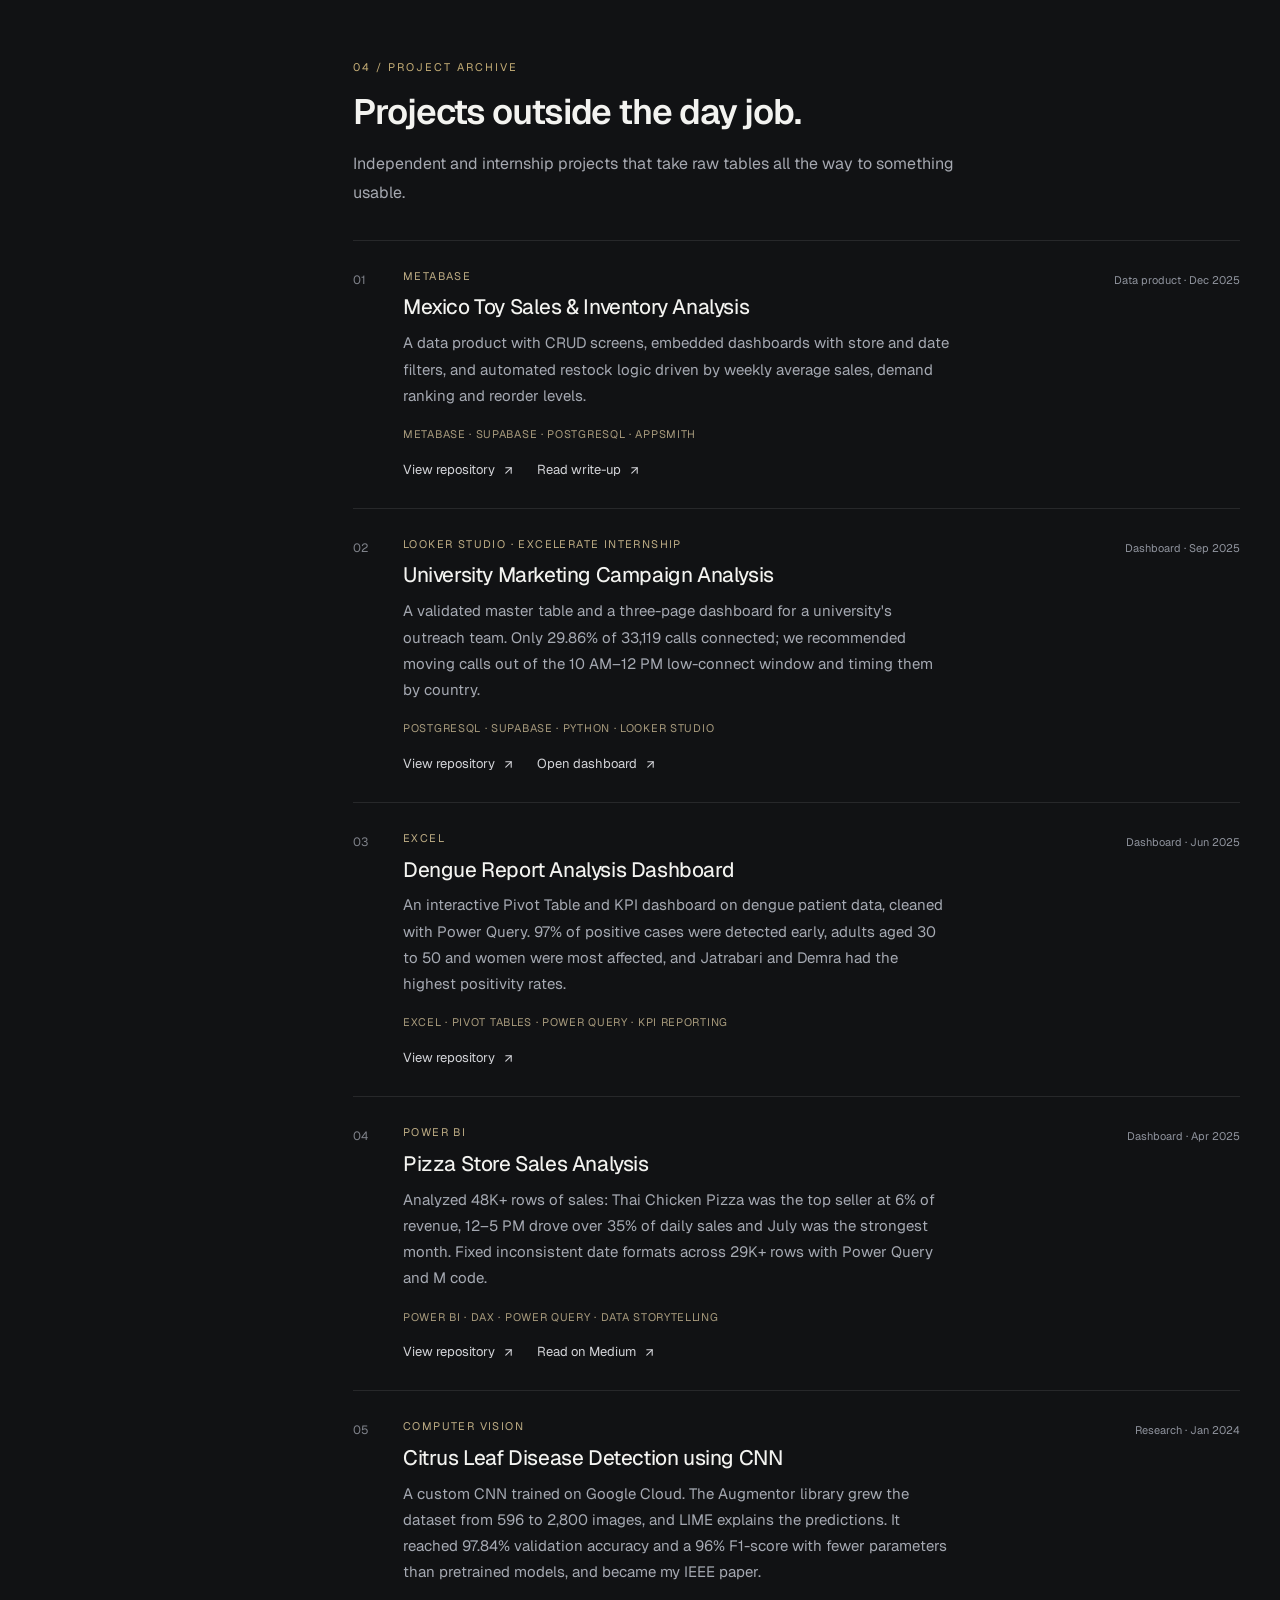
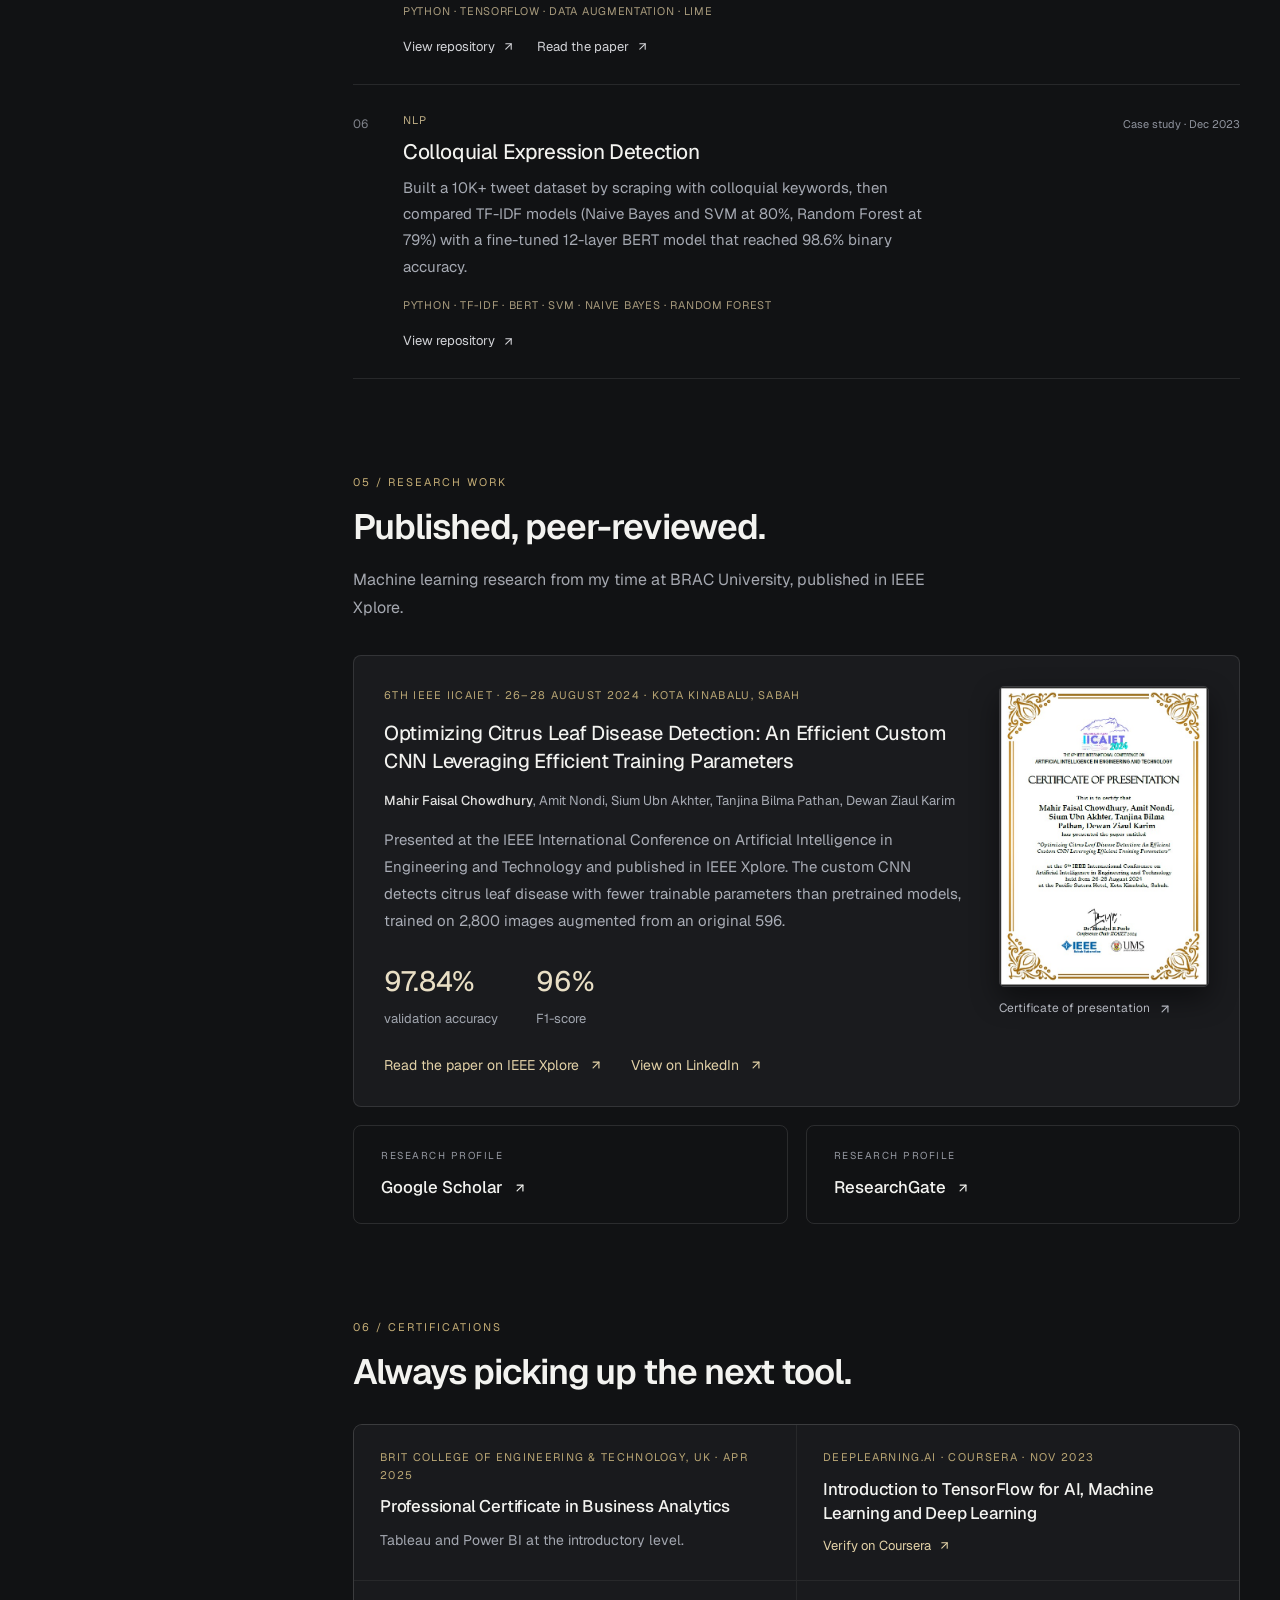
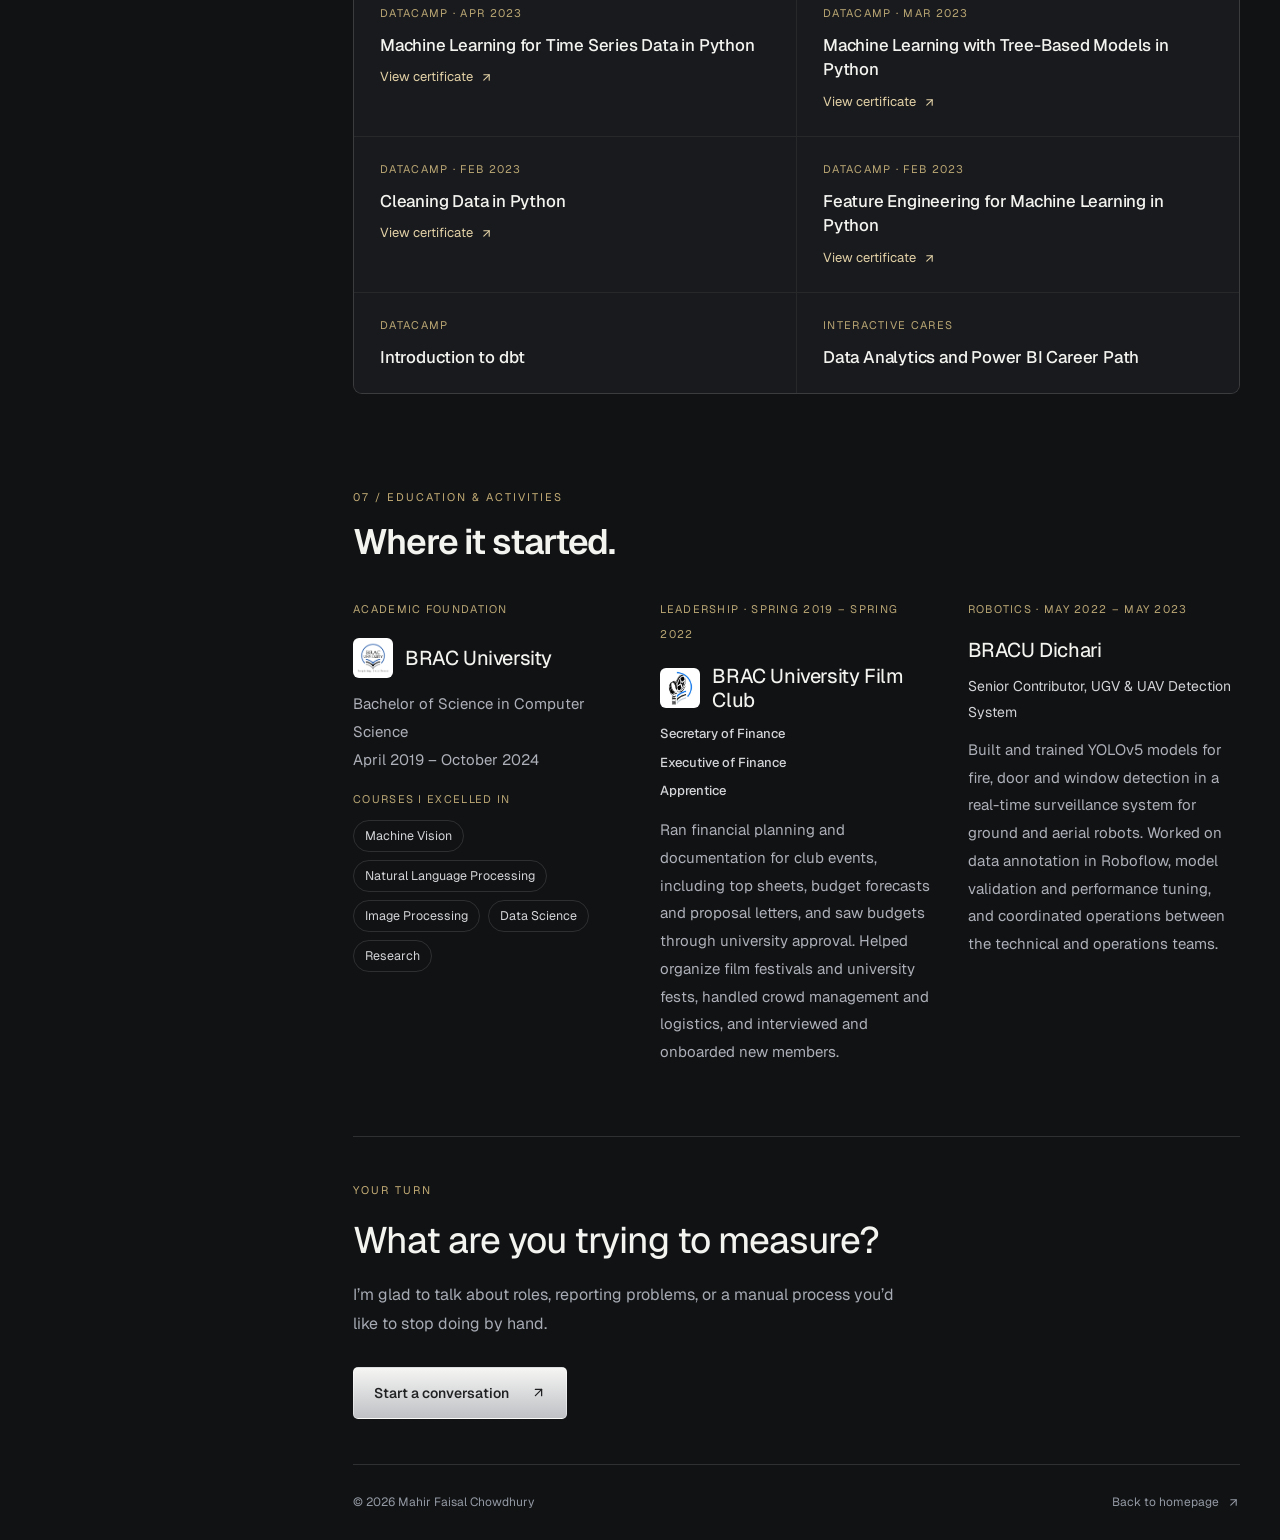
==== commit 1b303301: "Add standout university courses to education card Co-Authored-By: Claude Opus 5.5 <noreply@anthropic" ====
--- a/about.html
+++ b/about.html
@@ -407,6 +407,8 @@
           <span>ACADEMIC FOUNDATION</span>
           <h3><img class="ap-edu-logo" src="assets/logo-brac.png" alt="" width="40" height="40">BRAC University</h3>
           <p>Bachelor of Science in Computer Science<br>April 2019 – October 2024</p>
+          <p class="ap-courses-label">Courses I excelled in</p>
+          <ul class="ap-courses"><li>Machine Vision</li><li>Natural Language Processing</li><li>Image Processing</li><li>Data Science</li><li>Research</li></ul>
         </article>
         <article>
           <span>LEADERSHIP · SPRING 2019 – SPRING 2022</span>
--- a/about.css
+++ b/about.css
@@ -134,6 +134,9 @@
 .ap-education { display: grid; grid-template-columns: repeat(3, 1fr); gap: 35px; }
 .ap-education .ap-subrole { margin-bottom: 10px; color: #d3d4d7; font-size: .875rem; }
 #dichari { scroll-margin-top: 32px; }
+.ap-courses-label { margin-top: 16px; color: #b9a674 !important; font-size: .6875rem !important; letter-spacing: 1.3px; text-transform: uppercase; }
+.ap-courses { display: flex; flex-wrap: wrap; gap: 8px; margin-top: 10px; }
+.ap-courses li { padding: 5px 11px; border: 1px solid #ffffff1f; border-radius: 999px; color: #d3d4d7; font-size: .78rem; }
 .ap-progression { display: grid; gap: 8px; margin-bottom: 14px; }
 .ap-progression li { display: flex; flex-wrap: wrap; justify-content: space-between; gap: 4px 12px; color: #9298a2; font-size: .8125rem; }
 .ap-progression strong { color: #d3d4d7; font-weight: 500; }
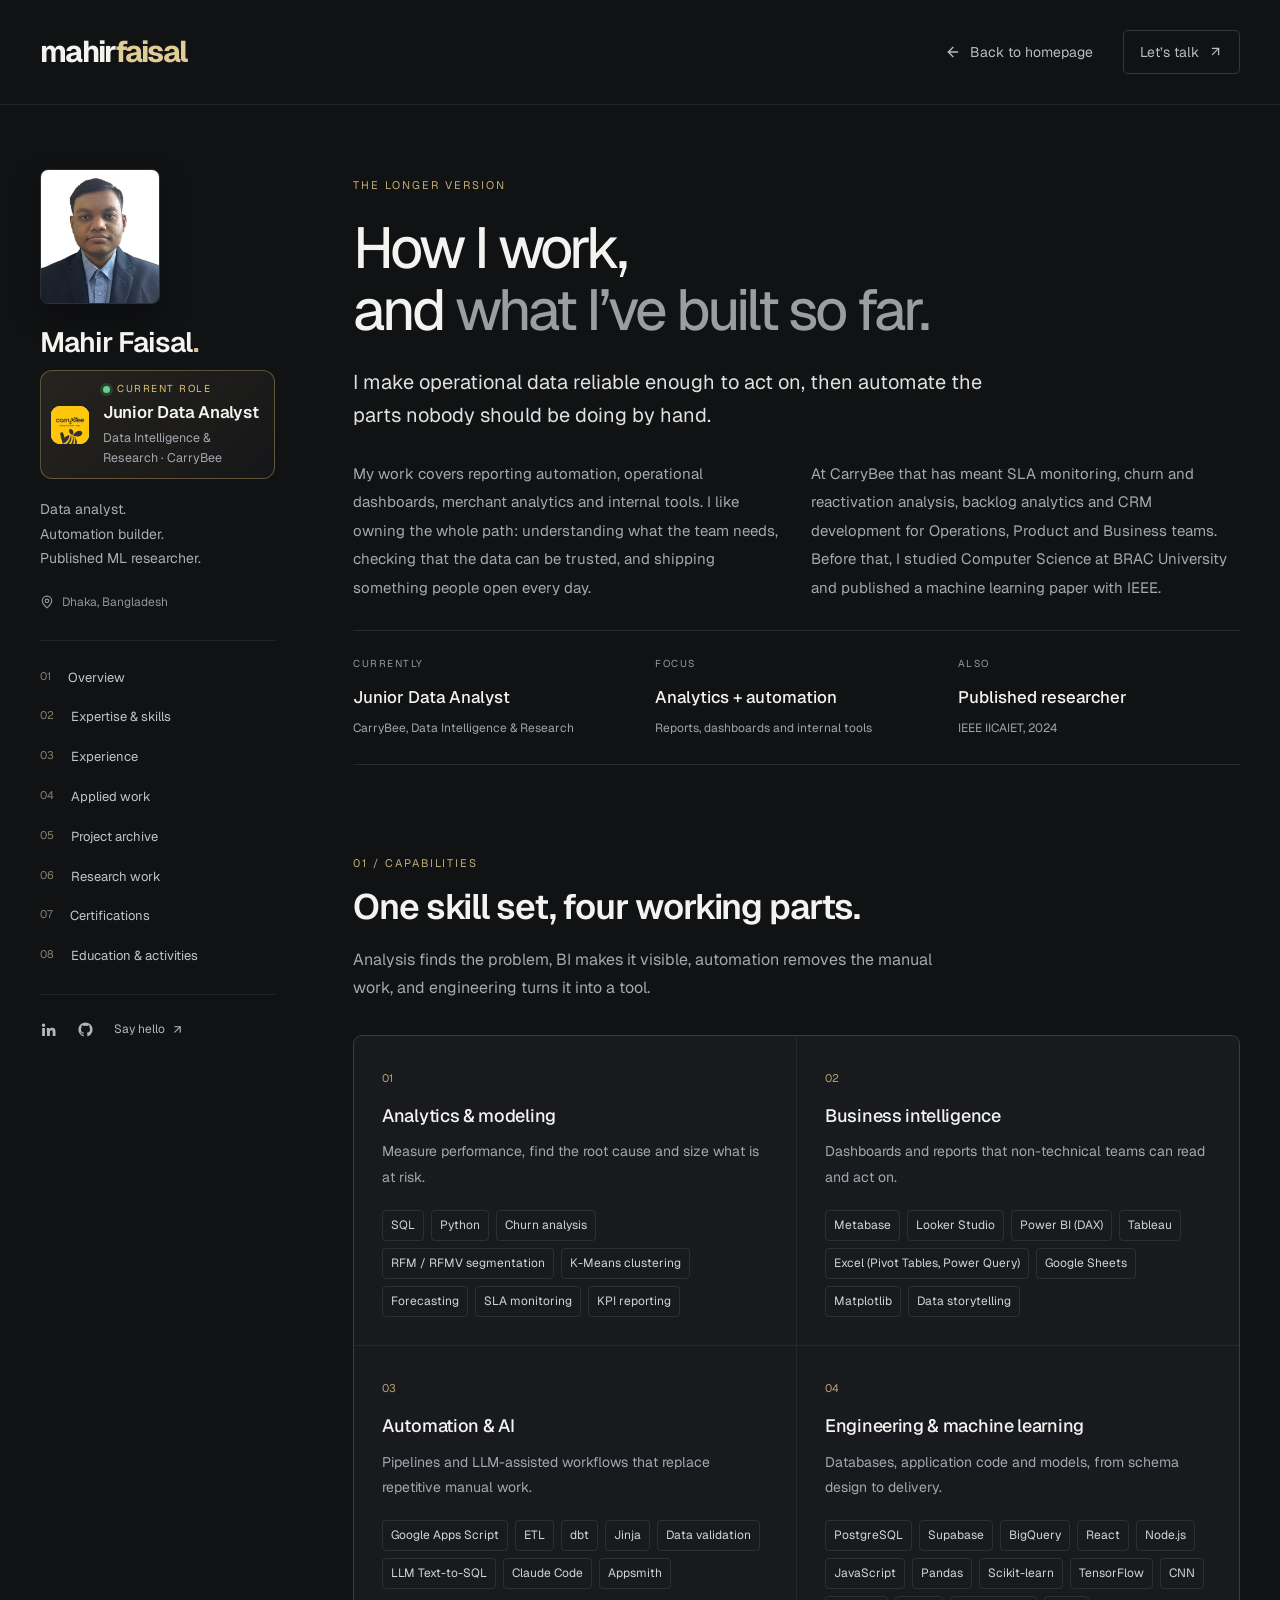
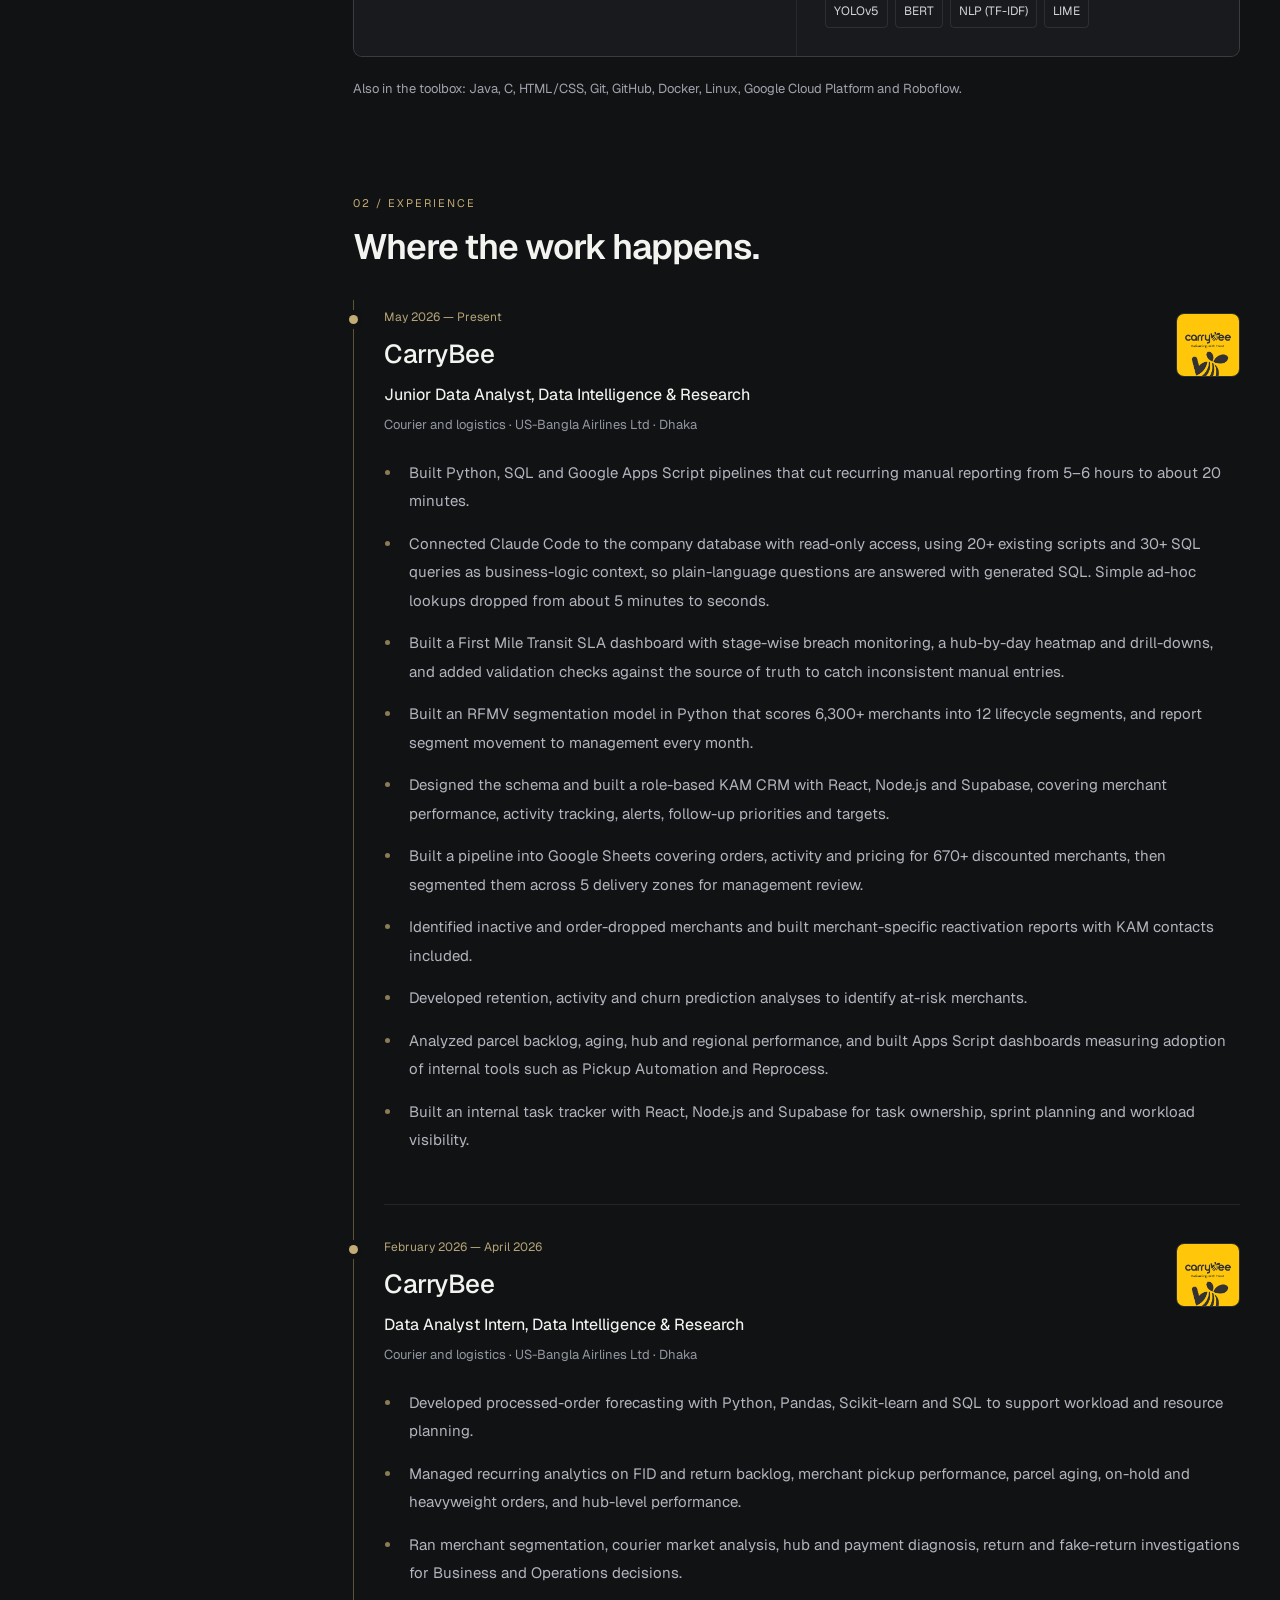
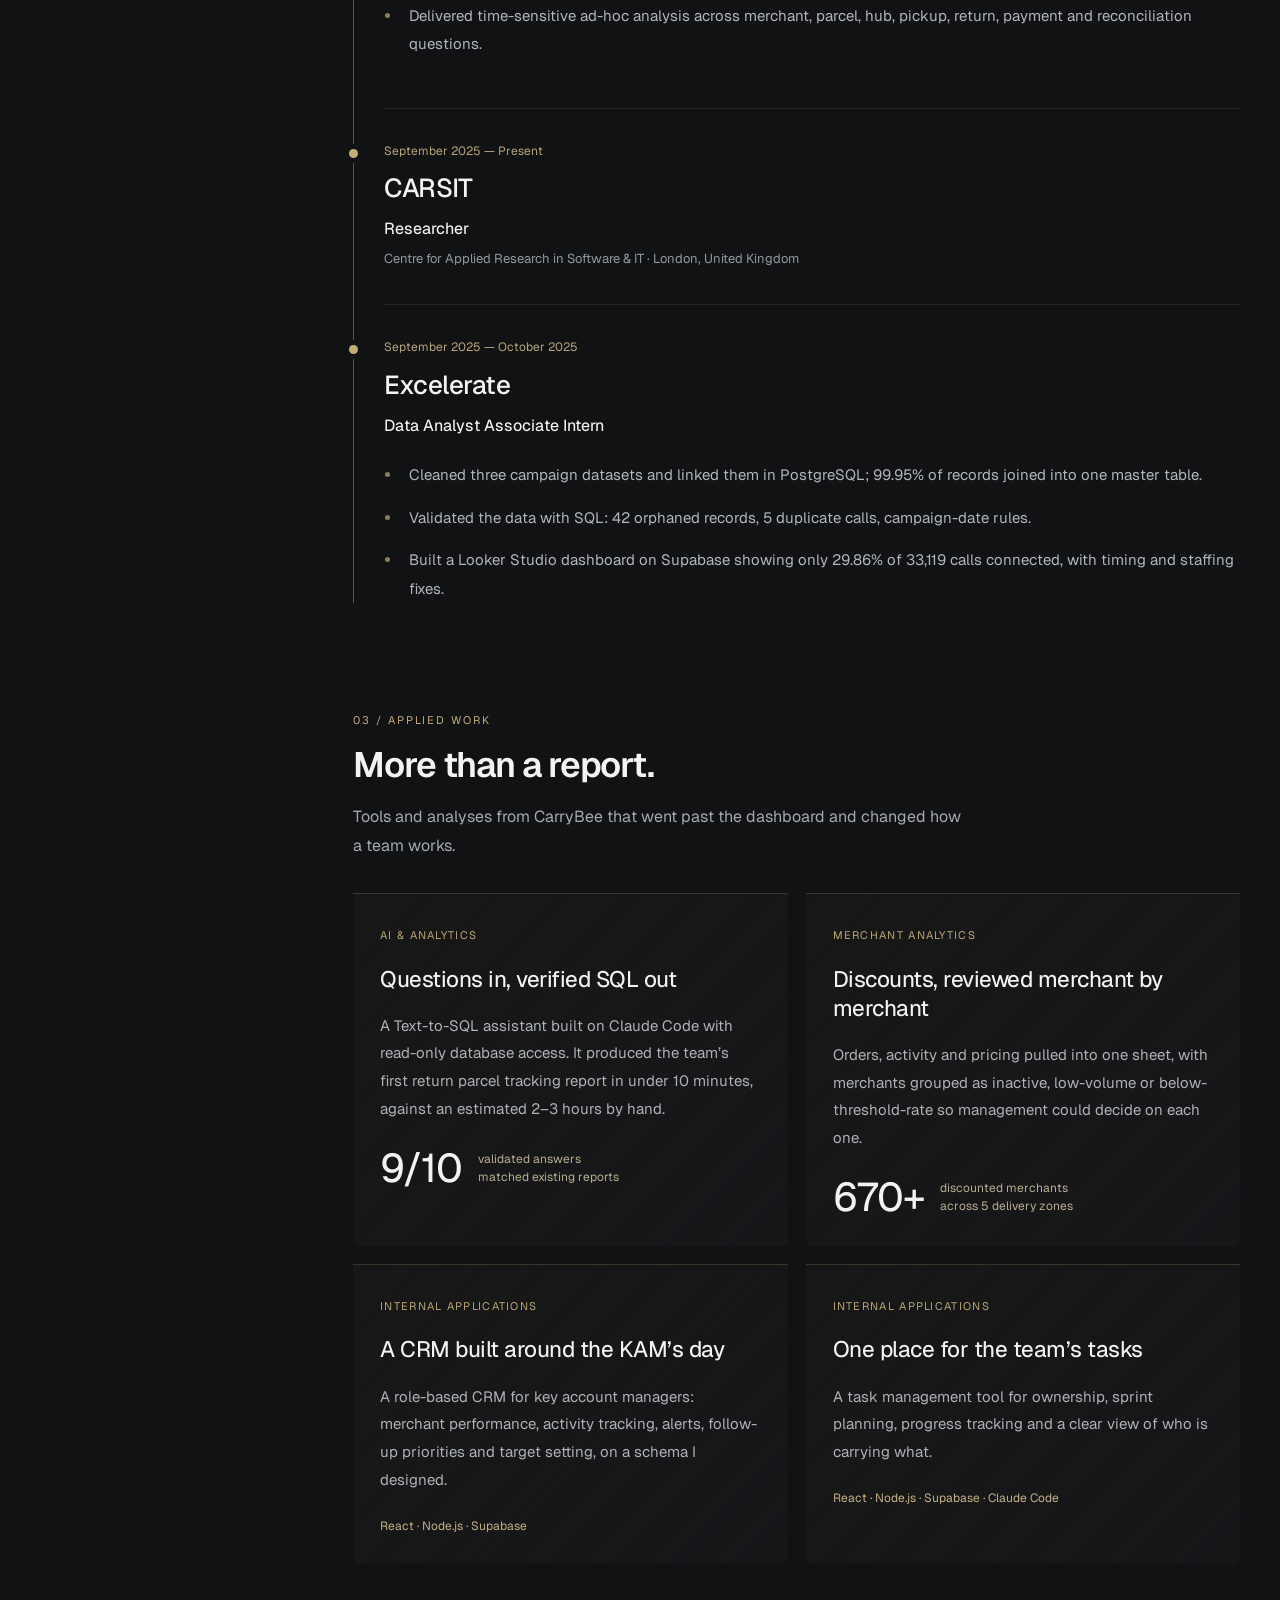
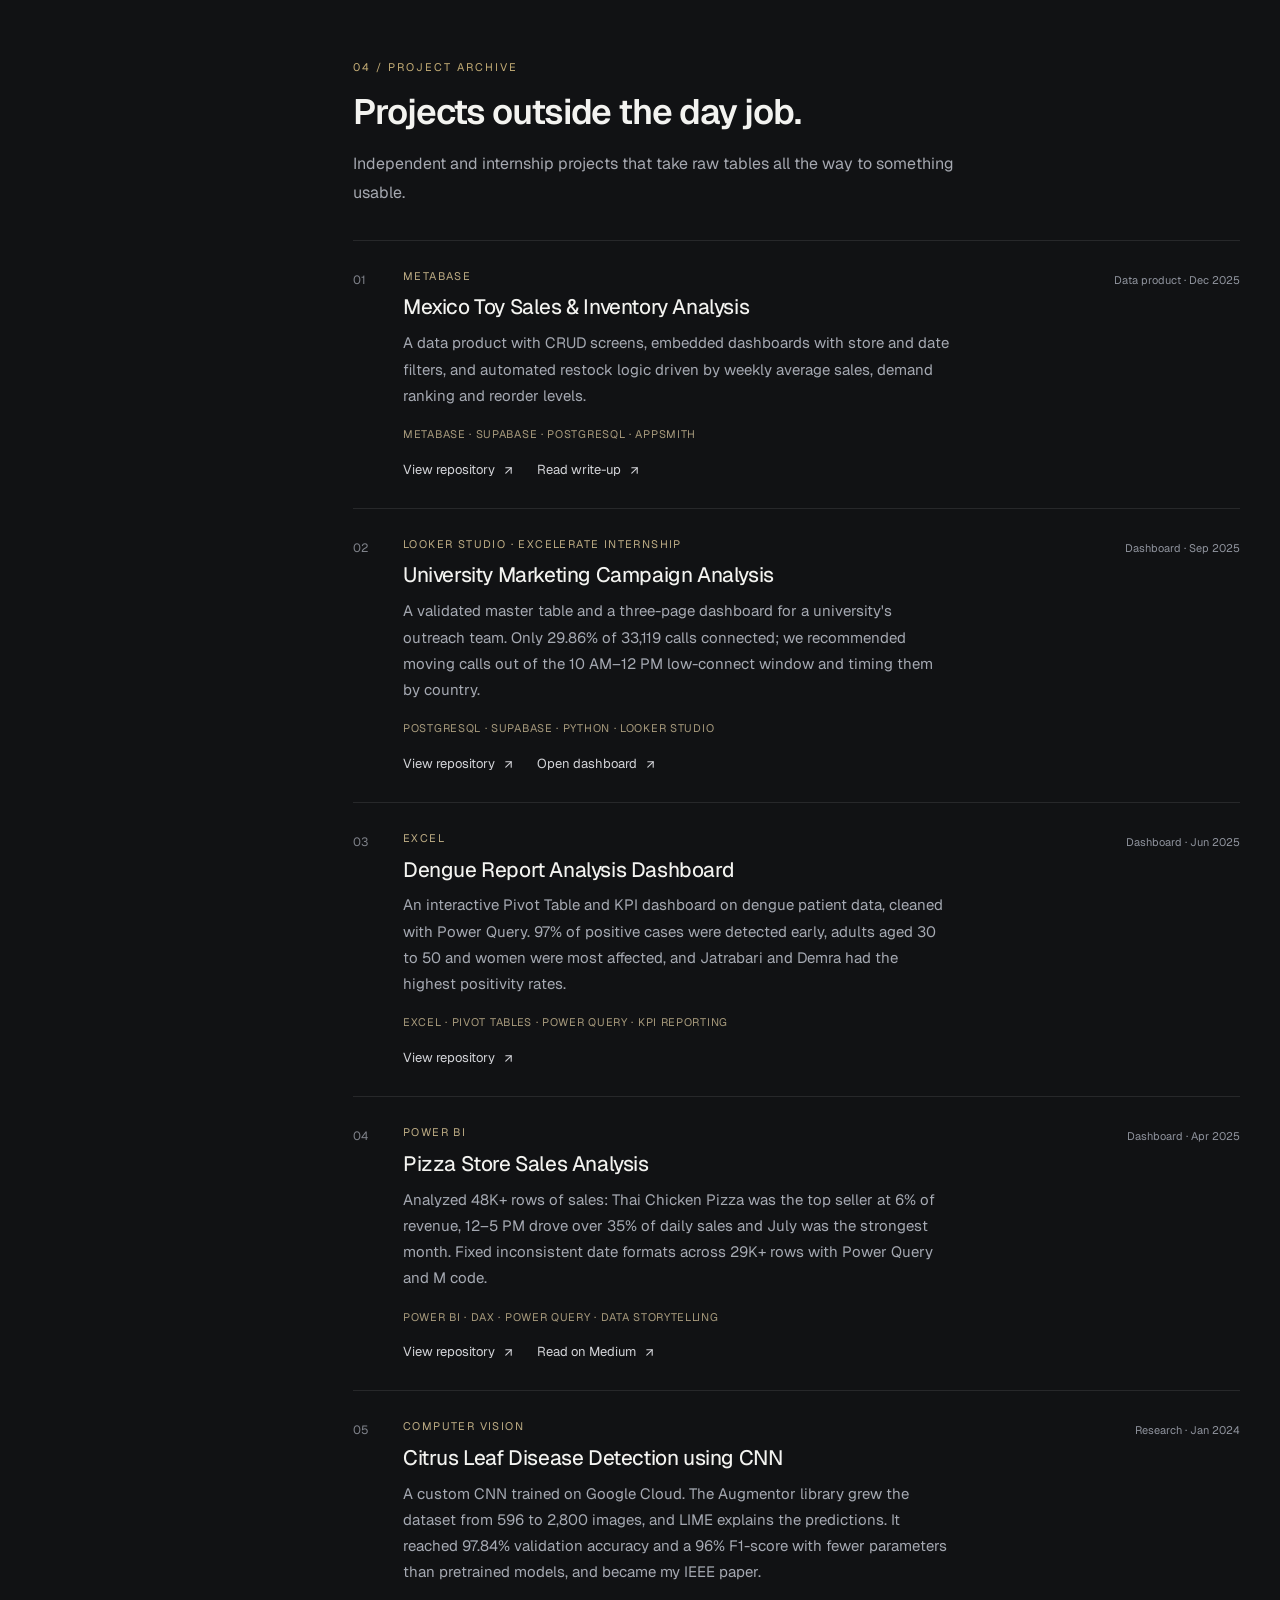
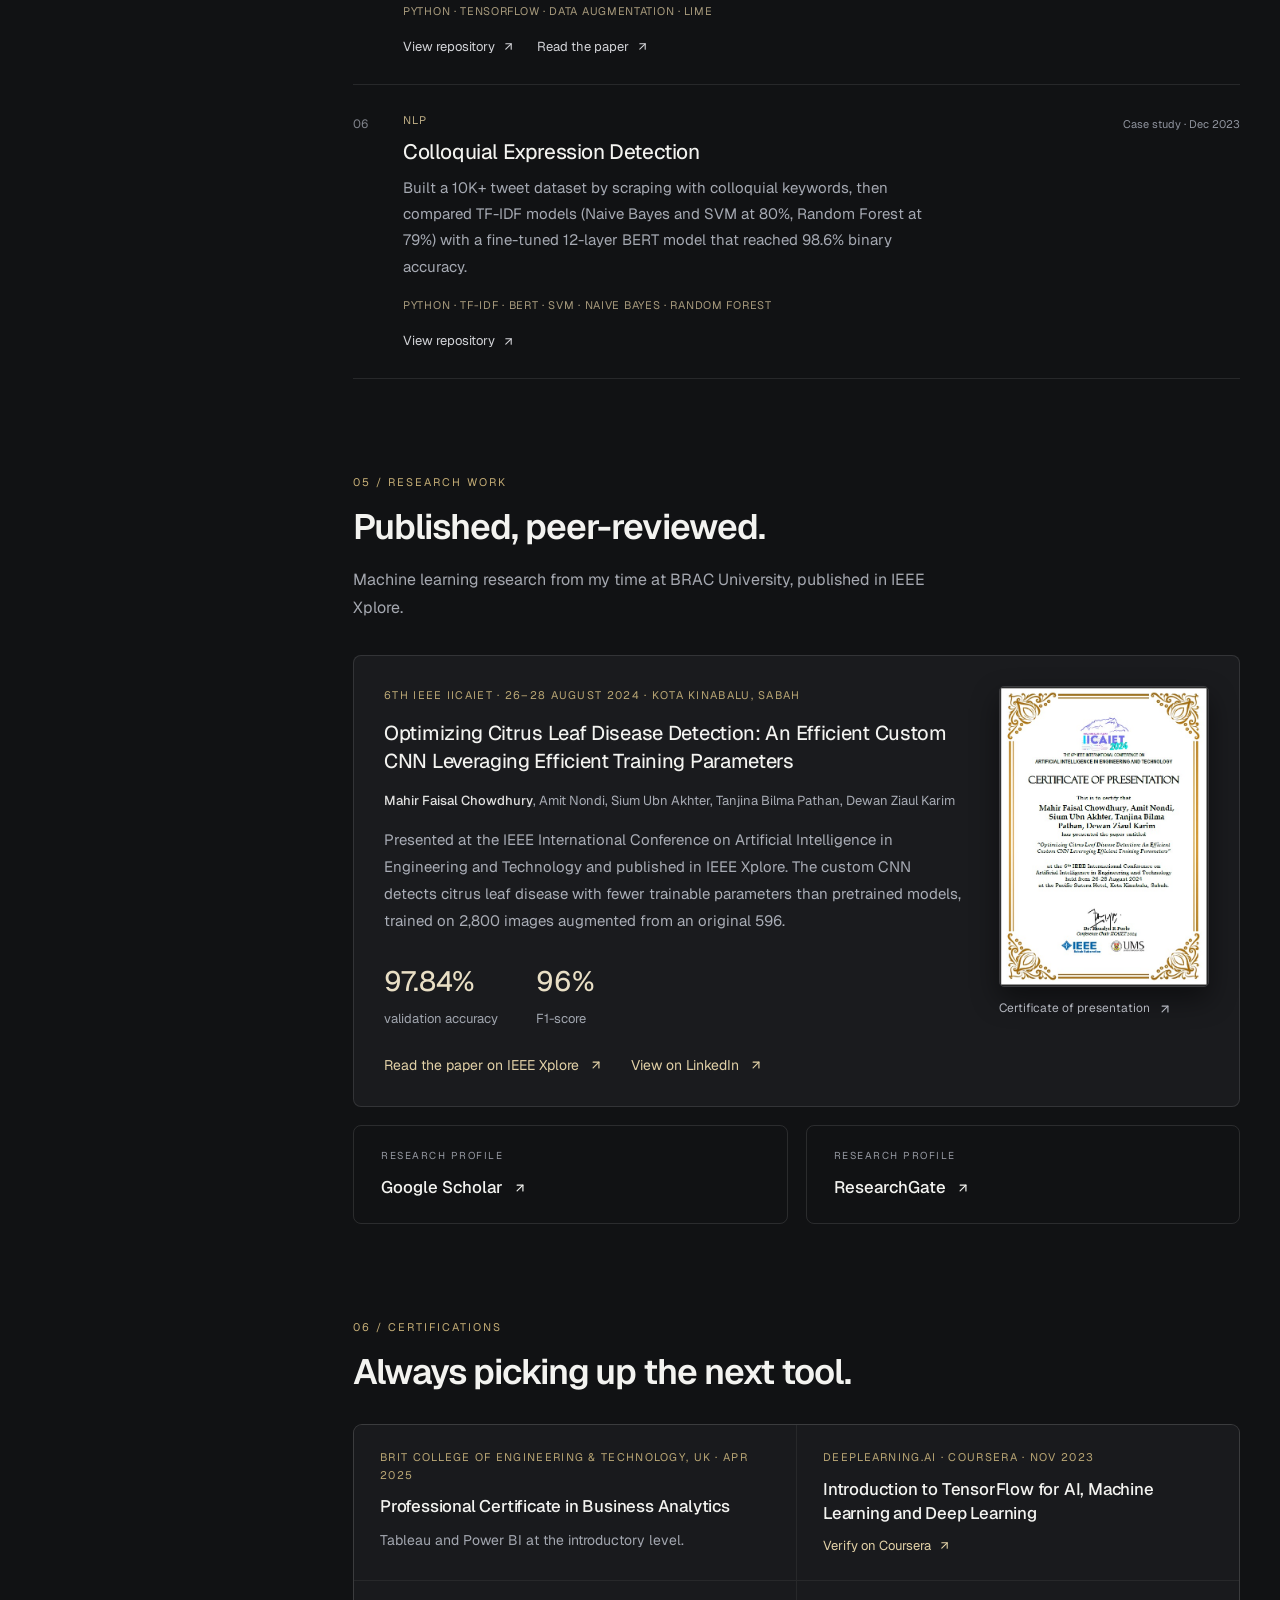
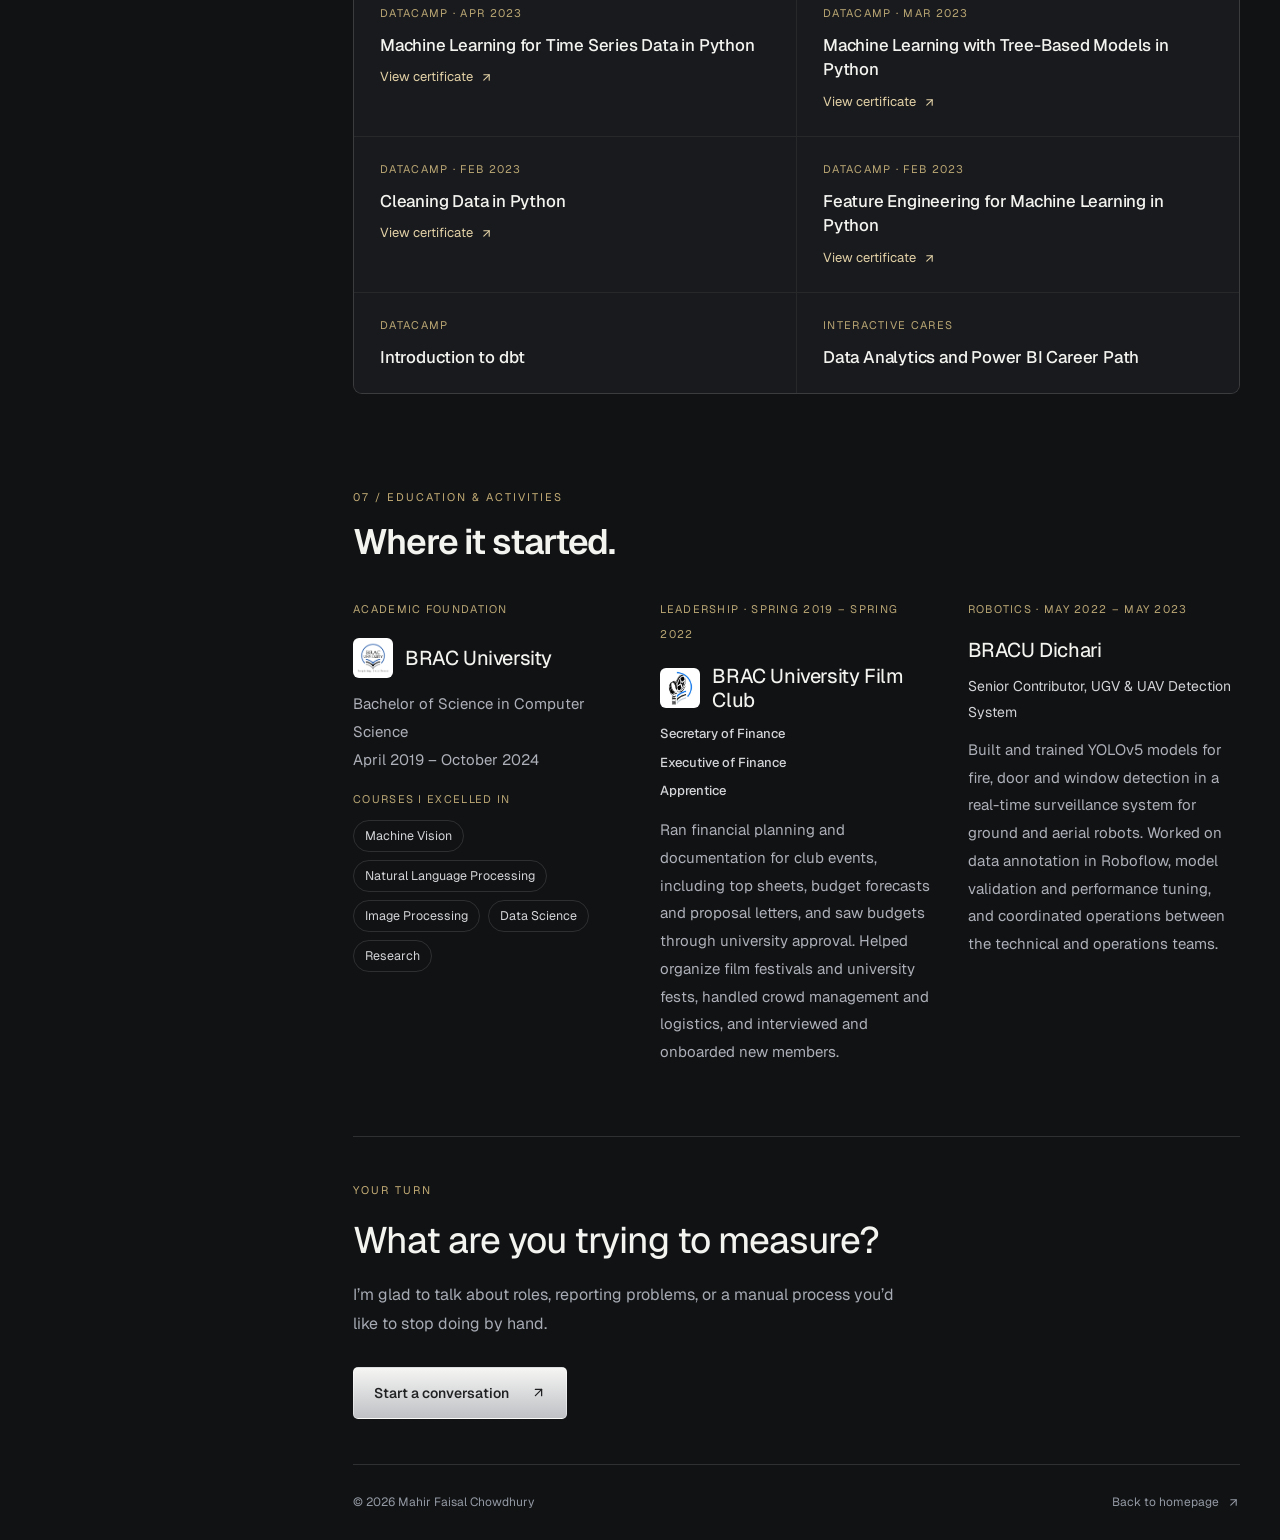
==== commit f6a79ad7: "Highlight current role with a CarryBee role card on hero and About sidebar Co-Authored-By: Claude Op" ====
--- a/about.html
+++ b/about.html
@@ -37,6 +37,14 @@
   <aside class="ap-sidebar" aria-label="Profile and page navigation">
     <div class="ap-photo"><img src="assets/portrait.jpg" alt="Mahir Faisal Chowdhury" width="452" height="565"></div>
     <h2>Mahir Faisal<span>.</span></h2>
+    <a class="role-card" href="#career">
+      <img src="assets/logo-carrybee.png" alt="" width="44" height="44">
+      <span class="role-text">
+        <span class="role-status"><i aria-hidden="true"></i>CURRENT ROLE</span>
+        <strong>Junior Data Analyst</strong>
+        <span class="role-org">Data Intelligence &amp; Research · CarryBee</span>
+      </span>
+    </a>
     <p>Data analyst. <br>Automation builder. <br>Published ML researcher.</p>
     <div class="ap-location"><svg width="14" height="14" aria-hidden="true"><use href="#i-pin"/></svg> Dhaka, Bangladesh</div>
     <nav aria-label="About page sections">
--- a/styles.css
+++ b/styles.css
@@ -130,6 +130,21 @@
   display: flex; flex-wrap: wrap; gap: 8px 32px; margin-top: 52px;
   color: #999aa1; font-size: .7rem; letter-spacing: 1.6px;
 }
+.role-card {
+  display: inline-flex; align-items: center; gap: 14px; margin-top: 30px; padding: 12px 20px 12px 12px;
+  border: 1px solid #e0c27855; border-radius: 12px;
+  background: linear-gradient(135deg, #e0c2781a, #ffffff05); transition: border-color .2s, background .2s;
+}
+.role-card:hover { border-color: var(--gold); background: linear-gradient(135deg, #e0c27826, #ffffff08); }
+.role-card img { flex: none; width: 44px; height: 44px; border-radius: 9px; object-fit: contain; background: #fff; }
+.role-text { display: flex; flex-direction: column; gap: 2px; min-width: 0; }
+.role-status { display: flex; align-items: center; gap: 7px; color: var(--gold); font-size: .625rem; letter-spacing: 1.5px; }
+.role-status i { width: 7px; height: 7px; border-radius: 50%; background: #5fd38d; box-shadow: 0 0 0 3px #5fd38d2e; animation: role-pulse 2.4s ease-in-out infinite; }
+@keyframes role-pulse { 50% { box-shadow: 0 0 0 6px #5fd38d00; } }
+.role-text strong { color: var(--fg); font-size: 1.05rem; font-weight: 600; letter-spacing: -.3px; }
+.role-org { color: #a3a7b0; font-size: .78rem; }
+@media (prefers-reduced-motion: reduce) { .role-status i { animation: none; } }
+
 .hero-network { display: flex; flex-wrap: wrap; align-items: center; gap: 10px; margin-top: 22px; }
 .hero-resume, .icon-link {
   display: inline-flex; align-items: center; justify-content: center; gap: 9px;
--- a/about.css
+++ b/about.css
@@ -24,6 +24,8 @@
 .ap-photo img { display: block; width: 100%; height: 100%; object-fit: cover; object-position: top; }
 .ap-sidebar h2 { margin: 22px 0 12px; font-size: 1.75rem; font-weight: 600; letter-spacing: -1px; line-height: 1.15; }
 .ap-sidebar h2 span { color: #ddc993; }
+.ap-sidebar .role-card { display: flex; margin: 0 0 18px; padding: 10px 14px 10px 10px; }
+.ap-sidebar .role-card img { width: 38px; height: 38px; }
 .ap-sidebar > p { color: #aaadb5; font-size: .875rem; line-height: 1.75; }
 .ap-location { display: flex; align-items: center; gap: 8px; margin-top: 22px; color: #90959f; font-size: .75rem; }
 .ap-sidebar nav {
@@ -221,6 +223,9 @@
   .ap-sidebar h2 { margin: 0 0 6px; font-size: 1.5rem; }
   .ap-sidebar > p { font-size: .8125rem; line-height: 1.6; }
   .ap-sidebar > p br { display: none; }
+  .ap-sidebar .role-card { margin: 4px 0 10px; padding: 8px 12px 8px 8px; gap: 10px; }
+  .ap-sidebar .role-card img { width: 32px; height: 32px; }
+  .ap-sidebar .role-text strong { font-size: .9rem; }
   .ap-location { grid-column: 2; margin-top: 10px; font-size: .6875rem; }
   .ap-sidebar nav {
     grid-column: 1 / -1; flex-direction: row; gap: 22px; overflow-x: auto;
